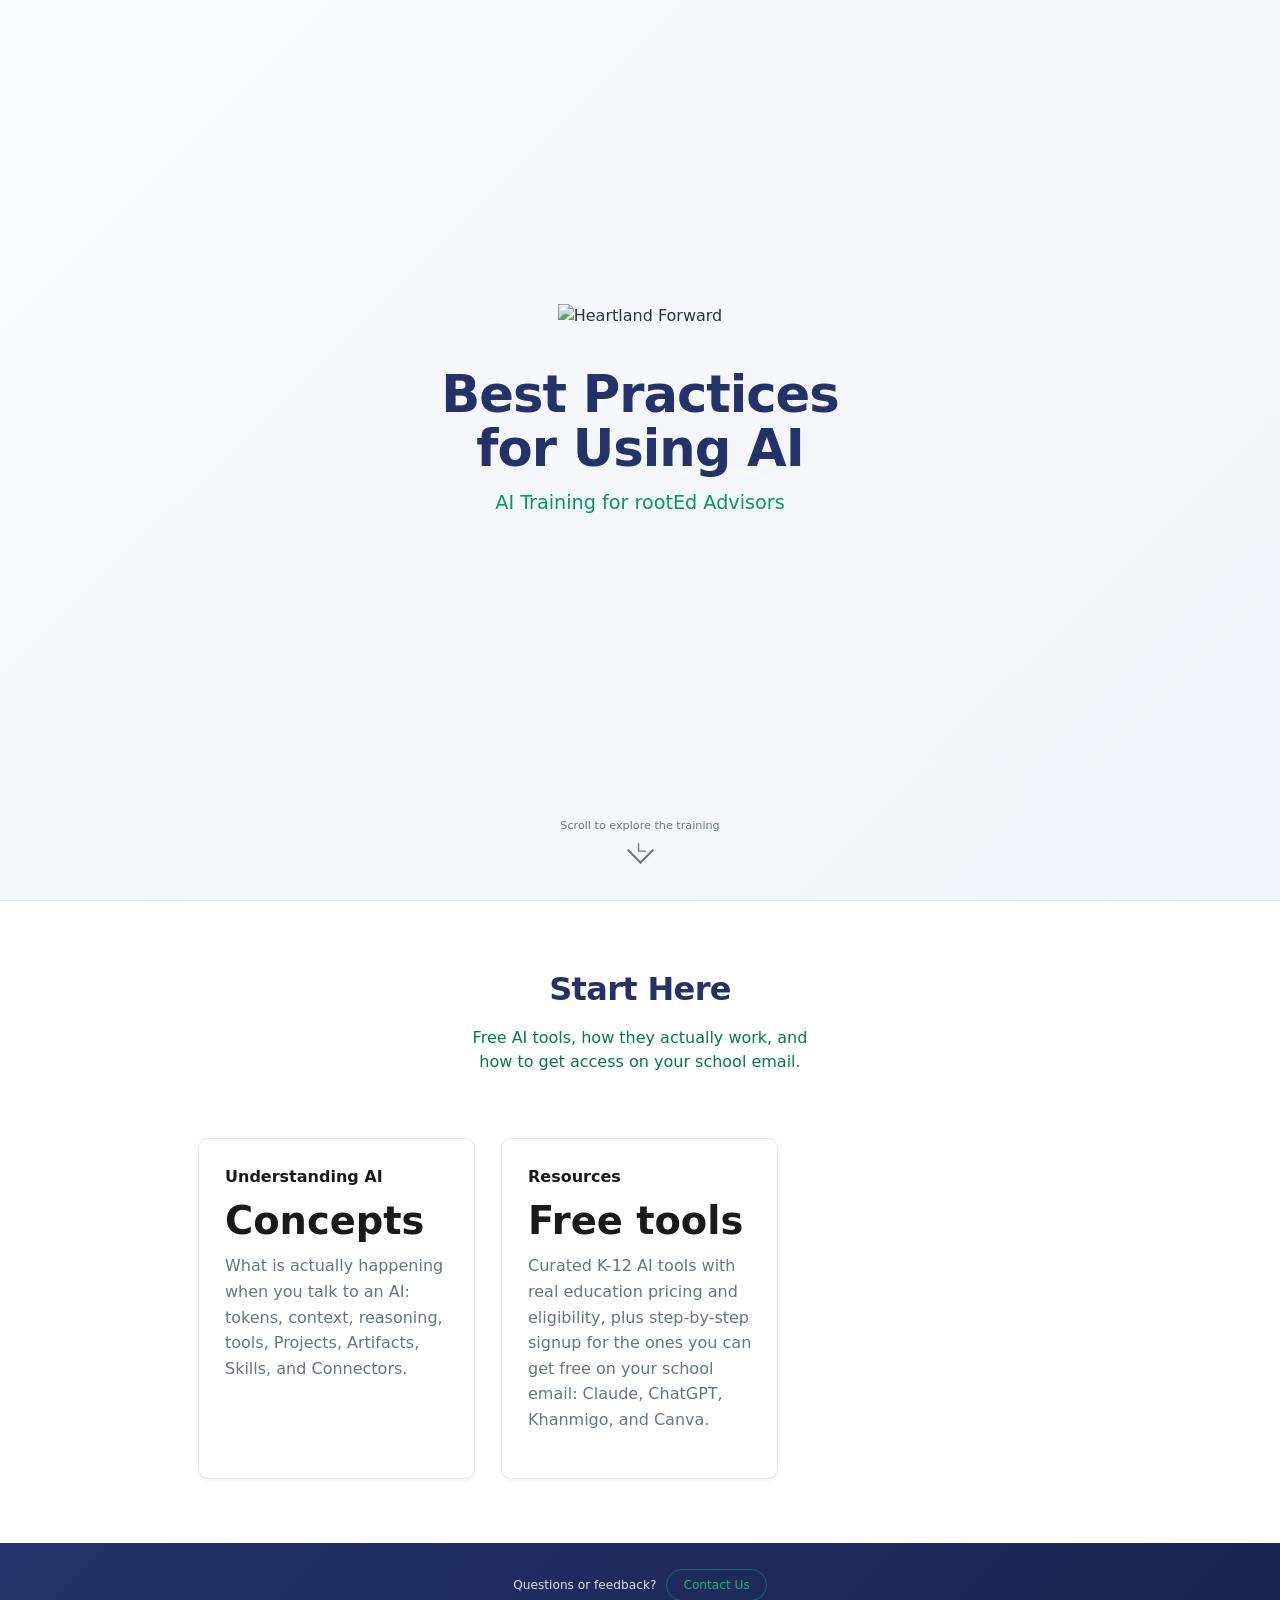
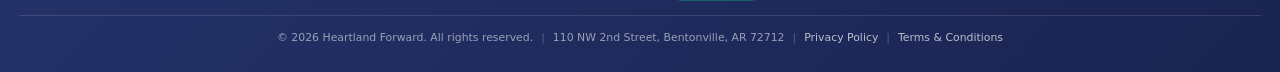
==== index.html @ 63a68d4c "Merge pull request #2 from will-trolinger/add-claude-for-teachers feat: Claude for Teachers content " ====
<!DOCTYPE html>
<html lang="en">
<head>
    <meta charset="UTF-8">
    <meta name="viewport" content="width=device-width, initial-scale=1.0">
    <meta name="description" content="AI Training Resources for Heartland Forward rootEd Advisors. Learn to use AI tools to enhance your advising work.">
    <title>AI Training - Heartland Forward</title>
    <link rel="stylesheet" href="css/tokens.css">
    <link rel="stylesheet" href="css/base.css">
    <link rel="stylesheet" href="css/shared.css">
    <link rel="stylesheet" href="css/landing-page.css">
    <link rel="stylesheet" href="css/executive-summary.css">
    <link rel="stylesheet" href="css/footer.css">
    <link rel="stylesheet" href="css/floating-nav.css">
    <link rel="stylesheet" href="css/style.css">
    <link rel="icon" href="images/branding/hf-logo.svg" type="image/svg+xml">
    <script src="js/header.js"></script>
</head>
<body>
    <main>
        <section class="landing-page-section">
            <div class="landing-page-content">
                <div class="landing-page-logo">
                    <img src="images/branding/hf-logo.svg" alt="Heartland Forward">
                </div>
                <h1 class="landing-page-title">Best Practices for Using AI</h1>
                <p class="landing-page-subtitle">AI Training for rootEd Advisors</p>
            </div>
            <div class="scroll-indicator">
                <span>Scroll to explore the training</span>
                <svg class="scroll-arrow" fill="none" stroke="currentColor" viewBox="0 0 24 24">
                    <path stroke-linecap="round" stroke-linejoin="round" stroke-width="2" d="M19 9l-7 7-7-7" />
                </svg>
            </div>
        </section>

        <section class="summary-section">
            <div class="container">
                <div class="section-header">
                    <h2>Start Here</h2>
                    <p>Free AI tools, how they actually work, and how to get access on your school email.</p>
                </div>

                <div class="summary-grid">
                    <a href="pages/how-ai-works.html" class="summary-card card-link-reset">
                        <h3>Understanding AI</h3>
                        <div class="summary-score">Concepts</div>
                        <p>What is actually happening when you talk to an AI: tokens, context, reasoning, tools, Projects, Artifacts, Skills, and Connectors.</p>
                    </a>

                    <a href="pages/resources.html" class="summary-card card-link-reset">
                        <h3>Resources</h3>
                        <div class="summary-score">Free tools</div>
                        <p>Curated K-12 AI tools with real education pricing and eligibility, plus step-by-step signup for the ones you can get free on your school email: Claude, ChatGPT, Khanmigo, and Canva.</p>
                    </a>
                </div>
            </div>
        </section>
    </main>
    <footer class="dashboard-footer">
      <div class="footer-content">
        <span>Questions or feedback?</span>
        <a href="mailto:wtrolinger@heartlandforward.org,crews@heartlandforward.org?subject=AI%20Training%20Inquiry" class="footer-email-link">Contact Us</a>
      </div>
      <div class="footer-legal">
        <span>&copy; 2026 Heartland Forward. All rights reserved.</span>
        <span class="footer-separator">|</span>
        <span>110 NW 2nd Street, Bentonville, AR 72712</span>
        <span class="footer-separator">|</span>
        <a href="https://heartlandforward.org/privacy-policy/" target="_blank" rel="noopener">Privacy Policy</a>
        <span class="footer-separator">|</span>
        <a href="https://heartlandforward.org/terms-conditions/" target="_blank" rel="noopener">Terms &amp; Conditions</a>
      </div>
    </footer>
</body>
</html>
---- css/tokens.css ----
/*
 * Color tokens for the dashboard.
 *
 * This file is the single source of truth for color values. CSS consumes
 * these via var(--token-name); JavaScript reads them via the getToken()
 * helper in src/styles/tokens.ts. Adding a dark theme later means
 * overriding these values inside [data-theme="dark"] without touching
 * any consuming file.
 *
 * Token values below mirror the literals that previously lived inline
 * across the codebase, so swapping a literal for a token is a no-op.
 */

:root {
  /* Surface backgrounds */
  --bg-page: #f5f5f5;
  --bg-surface: #ffffff;
  --bg-surface-raised: #f8fafc;
  --bg-surface-subtle: #fafafa;
  --bg-surface-tinted: #f9fafb;
  --bg-surface-faint: #fafbfc;
  --bg-tint-navy: #dbe3ef;
  --bg-hover: #f1f5f9;
  --bg-active: #e2e8f0;
  --bg-disabled: #f8fafc;
  --bg-login: #f5f7fa;
  --bg-overlay-light: rgba(255, 255, 255, 0.8);
  --bg-overlay-tooltip: rgba(255, 255, 255, 0.95);
  --bg-overlay-tooltip-soft: rgba(255, 255, 255, 0.9);
  --bg-overlay-fade-98: rgba(255, 255, 255, 0.98);
  --bg-overlay-fade-92: rgba(255, 255, 255, 0.92);
  --bg-overlay-fade-85: rgba(255, 255, 255, 0.85);
  --bg-overlay-fade-70: rgba(255, 255, 255, 0.7);
  --bg-overlay-fade-55: rgba(255, 255, 255, 0.55);
  --bg-overlay-fade-50: rgba(255, 255, 255, 0.5);
  --bg-overlay-fade-30: rgba(255, 255, 255, 0.3);
  --bg-overlay-fade-25: rgba(255, 255, 255, 0.25);
  --bg-overlay-fade-12: rgba(255, 255, 255, 0.12);
  --bg-overlay-modal: rgba(15, 23, 42, 0.55);

  /* Text */
  --text-base: #213547;
  --text-primary: #1a1a1a;
  --text-heading: #243269;
  --text-h1: #1e3a5f;
  --text-secondary: #475569;
  --text-tertiary: #334155;
  --text-deep: #1e293b;
  --text-strong: #0f172a;
  --text-form: #374151;
  --text-form-strong: #1f2937;
  --text-form-secondary: #4b5563;
  --text-muted: #64748b;
  --text-disabled: #94a3b8;
  --text-slate-cool: #a0a8b4;
  --text-gray: #9ca3af;
  --text-gray-light: #e5e7eb;
  --text-inverse: #ffffff;
  --text-link: #243269;

  /* Borders */
  --border-default: #e2e8f0;
  --border-subtle: #f1f5f9;
  --border-strong: #cbd5e1;
  --border-input: #d1d5db;
  --border-focus: #10b981;
  --border-focus-blue: #3b82f6;

  /* Brand */
  --brand-navy: #243269;
  --brand-navy-dark: #1e2757;
  --brand-navy-deep: #1a2451;
  /*
   * Use --brand-navy-text wherever HF navy is consumed as TEXT (h1, h2,
   * link colors, badge labels). It mirrors --brand-navy in light mode
   * but becomes white in dark mode so headings stay readable on a dark
   * canvas. Button backgrounds and filled-shape colors should keep
   * using --brand-navy directly so brand-identity holds.
   */
  --brand-navy-text: var(--brand-navy);
  --brand-emerald: #019966;
  --brand-emerald-dark: #017a52;
  --brand-emerald-bright: #10b981;
  --brand-emerald-bright-dark: #059669;

  /* Brand alpha tints (used for hover backgrounds, focus rings, badges) */
  --brand-navy-alpha-06: rgba(36, 50, 105, 0.06);
  --brand-navy-alpha-08: rgba(36, 50, 105, 0.08);
  --brand-navy-alpha-10: rgba(36, 50, 105, 0.1);
  --brand-navy-alpha-15: rgba(36, 50, 105, 0.15);
  --brand-navy-alpha-30: rgba(36, 50, 105, 0.3);
  --brand-navy-alpha-35: rgba(36, 50, 105, 0.35);
  --brand-navy-alpha-40: rgba(36, 50, 105, 0.4);
  --brand-navy-alpha-45: rgba(36, 50, 105, 0.45);
  --brand-navy-deep-2: #1a2550;
  --brand-emerald-alpha-08: rgba(1, 153, 102, 0.08);
  --brand-emerald-alpha-10: rgba(1, 153, 102, 0.1);
  --brand-emerald-alpha-12: rgba(1, 153, 102, 0.12);
  --brand-emerald-alpha-15: rgba(1, 153, 102, 0.15);
  --brand-emerald-alpha-20: rgba(1, 153, 102, 0.2);
  --brand-emerald-alpha-40: rgba(1, 153, 102, 0.4);
  --brand-emerald-bright-alpha-10: rgba(16, 185, 129, 0.1);
  --brand-emerald-bright-alpha-15: rgba(16, 185, 129, 0.15);
  --brand-emerald-bright-alpha-20: rgba(16, 185, 129, 0.2);
  --brand-emerald-bright-alpha-30: rgba(16, 185, 129, 0.3);
  --brand-emerald-bright-alpha-40: rgba(16, 185, 129, 0.4);
  --brand-emerald-bright-light: #34d399;
  --brand-emerald-bright-alpha-focus: rgba(16, 185, 129, 0.1);
  --border-focus-blue-alpha: rgba(59, 130, 246, 0.1);

  /* Status (foreground + soft background) */
  --status-success: #16a34a;
  --status-success-strong: #047857;
  --status-success-strong-2: #15803d;
  --status-success-bg: #f0fdf4;
  /*
   * Success is a SEMANTIC status color and must stay green regardless of any
   * per-location brand theme (src/utils/locationTheme.ts can recolor the
   * --brand-emerald family). These literals are the same green that
   * --brand-emerald-bright-alpha-10/20 resolve to in the default theme
   * (#10b981 = rgb(16, 185, 129)), so existing locations are unchanged; the
   * dark block already uses literal greens for the same reason.
   */
  --status-success-bg-soft: rgba(16, 185, 129, 0.1);
  --status-success-border-soft: rgba(16, 185, 129, 0.2);

  --status-error: #dc2626;
  --status-error-strong: #b91c1c;
  --status-error-bg: #fef2f2;
  --status-error-bg-soft: rgba(239, 68, 68, 0.1);
  --status-error-border-soft: rgba(239, 68, 68, 0.2);

  --status-warning: #d97706;
  --status-warning-strong: #b45309;
  --status-warning-bg-soft: rgba(245, 158, 11, 0.1);
  --status-warning-border-soft: rgba(245, 158, 11, 0.2);

  --status-info: #2563eb;
  --status-info-strong: #1d4ed8;
  --status-info-bg: #eff6ff;

  --status-neutral: #64748b;
  --status-neutral-bg-soft: rgba(100, 116, 139, 0.1);
  --status-neutral-border-soft: rgba(100, 116, 139, 0.2);
  --status-neutral-alpha-30: rgba(100, 116, 139, 0.3);
  --status-neutral-alpha-40: rgba(100, 116, 139, 0.4);
  --status-neutral-alpha-45: rgba(100, 116, 139, 0.45);
  --text-secondary-alpha-65: rgba(71, 85, 105, 0.65);
  --slate-deep-alpha-16: rgba(15, 23, 42, 0.16);
  --slate-deep-alpha-40: rgba(15, 23, 42, 0.4);

  /* Status pastel backgrounds (used in interpretation modal callouts) */
  --status-success-bg-pale: #dcfce7;
  --status-success-bg-mint: #d1fae5;
  --status-success-bg-deep: #065f46;
  --status-success-bg-tint: #ecfdf5;
  --status-success-bg-faint: #f7fdfb;
  --status-info-bg-pale: #dbeafe;
  --status-info-bg-pale-2: #f0f9ff;
  --status-info-bg-mint: #f0fdf9;
  --status-info-bg-indigo-pale: #e0e7ff;
  --status-info-bg-indigo-pale-2: #c7d2fe;
  --status-info-strong-indigo: #3730a3;
  --status-info-border-pale: #bfdbfe;
  --status-warning-bg-pale: #fef3c7;
  --status-warning-bg-faint: #fffbeb;
  --status-error-bg-pale: #fee2e2;
  --status-accent-purple-pale: #faf5ff;
  --status-accent-violet-pale: #f5f3ff;
  --status-accent-pink-pale: #fdf2f8;
  --status-accent-indigo-pale: #eef2ff;
  --status-accent-mint-pale: #e6f7f1;
  --status-accent-violet: #7c3aed;
  --status-accent-violet-strong: #6d28d9;

  /* Light status variants used in admin/user surfaces */
  --status-success-light: #6ee7b7;
  --status-success-bright: #bbf7d0;
  --status-success-deepest: #015c3e;
  --status-error-light: #f87171;
  --status-error-lighter: #fca5a5;
  --status-error-palest: #fecaca;
  --status-warning-light: #fde68a;

  /* Stone/warm gray family (used in admin email panel selection states) */
  --text-stone: #78716c;
  --stone-alpha-15: rgba(168, 162, 158, 0.15);

  /* Near-black variant */
  --text-near-black: #1a202c;
  --text-mid-gray: #555;

  /* Rating quintiles (interpretation modal) */
  --rating-strong: #166534;
  --rating-good: #1e40af;
  --rating-average: #475569;
  --rating-lagging: #92400e;
  --rating-concerning: #991b1b;

  /* Chart structural colors */
  --chart-title: #243269;
  --chart-legend-text: #374151;
  --chart-axis: #64748b;
  --chart-grid: rgba(226, 232, 240, 0.5);
  --chart-radar-grid: #f1f5f9;
  --chart-radar-angle: #e2e8f0;
  --chart-tooltip-bg: rgba(255, 255, 255, 0.95);
  --chart-tooltip-text: #1a1a1a;
  --chart-tooltip-border: #e2e8f0;
  --chart-point-border: #ffffff;

  /* Chart geo palette */
  --chart-geo-location: #2563eb;
  --chart-geo-state: #10b981;
  --chart-geo-state-2: #a855f7;
  --chart-geo-state-3: #0891b2;
  --chart-geo-state-4: #dc2626;
  --chart-geo-us: #f59e0b;
  --chart-benchmark: #6b7280;

  /* Chart peer overlay palette (5 slots) */
  --chart-peer-1: #8b5cf6;
  --chart-peer-2: #ec4899;
  --chart-peer-3: #06b6d4;
  --chart-peer-4: #84cc16;
  --chart-peer-5: #f97316;

  /* Per-chart "+ Compare" palette (5 slots) */
  --chart-comparison-1: #ef4444;
  --chart-comparison-2: #4f46e5;
  --chart-comparison-3: #eab308;
  --chart-comparison-4: #e11d48;
  --chart-comparison-5: #0d9488;

  /* Map (CommuterFlowMap, location selector) */
  --map-selected: #10b981;
  --map-selected-stroke: #059669;
  --map-no-data: #d1d5db;
  --map-county-border: #9ca3af;
  --map-county-border-hover: #374151;
  --map-state-outline: #374151;
  --map-out-of-state: #6b7280;

  /* Shadows (alpha overlays on white surfaces) */
  --shadow-card: rgba(0, 0, 0, 0.04);
  --shadow-light: rgba(0, 0, 0, 0.05);
  --shadow-card-hover: rgba(0, 0, 0, 0.08);
  --shadow-medium: rgba(0, 0, 0, 0.1);
  --shadow-modal: rgba(0, 0, 0, 0.12);
  --shadow-modal-hover: rgba(0, 0, 0, 0.12);
  --shadow-deeper: rgba(0, 0, 0, 0.15);
  --shadow-darker: rgba(0, 0, 0, 0.18);
  --shadow-strong: rgba(0, 0, 0, 0.2);
  --shadow-stronger: rgba(0, 0, 0, 0.25);
  --shadow-deepest: rgba(0, 0, 0, 0.4);
  --shadow-overlay: rgba(0, 0, 0, 0.5);
  --shadow-overlay-deep: rgba(0, 0, 0, 0.6);
}

/*
 * Dark theme overrides. Activated by setting `data-theme="dark"` on
 * <html>. Every consuming surface inherits the new values via the
 * existing var(--token-name) references; no consumer needs to be
 * touched to support dark mode.
 *
 * Design notes:
 * - Surface base is a deep navy-slate (#0a0e1a) rather than pure black.
 *   Pure black has no perceived depth; the slight blue cast keeps the
 *   HF brand reading even in dark mode.
 * - Brand navy (originally #243269) becomes a lighter navy (#5b6aab)
 *   so navy-on-dark-surface remains legible. Hover goes brighter, not
 *   darker, which feels natural in dark UIs.
 * - Status pastels (originally near-white tints) flip to deep tinted
 *   shades so badges still read as "soft" instead of harsh.
 * - Chart palette stays in the same hue family but lighter/more
 *   saturated for legibility on the dark canvas.
 * - Shadows go to higher alpha because depth needs more contrast on
 *   a dark surface to be visible.
 */
[data-theme="dark"] {
  /*
   * Surface backgrounds. Neutral dark gray (VS Code-ish) canvas with
   * a step pattern: page is the deepest, cards lift, raised modals
   * lift further. Decorative pillar gradients in light mode collapse
   * to bg-page so the dashboard reads as one uniform dark canvas with
   * cards as the only visual layering.
   */
  --bg-page: #1e1e1e;
  --bg-surface: #2a2a2a;
  --bg-surface-raised: #333333;
  --bg-surface-subtle: #232323;
  --bg-surface-tinted: #2a2a2a;
  --bg-surface-faint: #1e1e1e;
  --bg-tint-navy: #2d3142;
  --bg-hover: #353535;
  --bg-active: #404040;
  --bg-disabled: #2a2a2a;
  --bg-login: #1e1e1e;
  --bg-overlay-light: rgba(10, 14, 26, 0.8);
  --bg-overlay-tooltip: rgba(30, 41, 59, 0.95);
  --bg-overlay-tooltip-soft: rgba(30, 41, 59, 0.9);
  /*
   * White-fade overlays still apply to navy-gradient surfaces (e.g.
   * footer text). The footer gradient in dark mode is even darker, so
   * white fades remain valid for legibility.
   */
  --bg-overlay-fade-98: rgba(255, 255, 255, 0.95);
  --bg-overlay-fade-92: rgba(255, 255, 255, 0.88);
  --bg-overlay-fade-85: rgba(255, 255, 255, 0.85);
  --bg-overlay-fade-70: rgba(255, 255, 255, 0.7);
  --bg-overlay-fade-55: rgba(255, 255, 255, 0.55);
  --bg-overlay-fade-50: rgba(255, 255, 255, 0.5);
  --bg-overlay-fade-30: rgba(255, 255, 255, 0.3);
  --bg-overlay-fade-25: rgba(255, 255, 255, 0.25);
  --bg-overlay-fade-12: rgba(255, 255, 255, 0.12);
  --bg-overlay-modal: rgba(0, 0, 0, 0.7);

  /* Text */
  --text-base: #e2e8f0;
  --text-primary: #f1f5f9;
  --text-heading: #f1f5f9;
  --text-h1: #f8fafc;
  --text-secondary: #cbd5e1;
  --text-tertiary: #cbd5e1;
  --text-deep: #f1f5f9;
  --text-strong: #ffffff;
  --text-form: #cbd5e1;
  --text-form-strong: #f1f5f9;
  --text-form-secondary: #94a3b8;
  --text-muted: #94a3b8;
  --text-disabled: #64748b;
  --text-slate-cool: #64748b;
  --text-gray: #6b7280;
  --text-gray-light: #2a3344;
  --text-inverse: #0f172a;
  --text-link: #93c5fd;
  --text-near-black: #f1f5f9;
  --text-mid-gray: #94a3b8;

  /* Borders */
  --border-default: #2a3344;
  --border-subtle: #1f2940;
  --border-strong: #3f4a5f;
  --border-input: #3f4a5f;
  --border-focus: #34d399;
  --border-focus-blue: #60a5fa;

  /*
   * Brand. The HF navy (#243269) is preserved as-is in dark mode:
   * brand identity stays consistent across themes. Where the original
   * navy is used as button/badge BACKGROUND, white-on-navy still reads
   * fine on dark. Where it would be used as TEXT on a dark surface,
   * consumers should use --text-heading (which is overridden below to
   * light slate in dark mode) instead of --brand-navy.
   */
  --brand-navy: #243269;
  --brand-navy-dark: #1e2757;
  --brand-navy-deep: #1a2451;
  --brand-navy-deep-2: #1a2550;
  /*
   * In dark mode, headings/text that referenced --brand-navy-text now
   * resolve to a near-white slate so they read on the dark canvas. The
   * raw --brand-navy stays at #243269 above so button/badge backgrounds
   * keep brand color identity.
   */
  --brand-navy-text: #f1f5f9;
  --brand-emerald: #10b981;
  --brand-emerald-dark: #34d399;
  --brand-emerald-bright: #34d399;
  --brand-emerald-bright-dark: #6ee7b7;

  /*
   * Brand alpha tints. Same rgb base as light mode, slightly higher
   * alpha so the tint is visible against the dark canvas.
   */
  --brand-navy-alpha-06: rgba(36, 50, 105, 0.18);
  --brand-navy-alpha-08: rgba(36, 50, 105, 0.22);
  --brand-navy-alpha-10: rgba(36, 50, 105, 0.25);
  --brand-navy-alpha-15: rgba(36, 50, 105, 0.32);
  --brand-navy-alpha-30: rgba(36, 50, 105, 0.5);
  --brand-navy-alpha-35: rgba(36, 50, 105, 0.55);
  --brand-navy-alpha-40: rgba(36, 50, 105, 0.6);
  --brand-navy-alpha-45: rgba(36, 50, 105, 0.65);
  --brand-emerald-alpha-08: rgba(52, 211, 153, 0.12);
  --brand-emerald-alpha-10: rgba(52, 211, 153, 0.15);
  --brand-emerald-alpha-12: rgba(52, 211, 153, 0.18);
  --brand-emerald-alpha-15: rgba(52, 211, 153, 0.22);
  --brand-emerald-alpha-20: rgba(52, 211, 153, 0.28);
  --brand-emerald-alpha-40: rgba(52, 211, 153, 0.5);
  --brand-emerald-bright-alpha-10: rgba(52, 211, 153, 0.15);
  --brand-emerald-bright-alpha-15: rgba(52, 211, 153, 0.22);
  --brand-emerald-bright-alpha-20: rgba(52, 211, 153, 0.28);
  --brand-emerald-bright-alpha-30: rgba(52, 211, 153, 0.4);
  --brand-emerald-bright-alpha-40: rgba(52, 211, 153, 0.55);
  --brand-emerald-bright-light: #6ee7b7;
  --brand-emerald-bright-alpha-focus: rgba(52, 211, 153, 0.2);
  --border-focus-blue-alpha: rgba(96, 165, 250, 0.2);

  /* Status. Foreground brightens; soft backgrounds become deep tints. */
  --status-success: #22c55e;
  --status-success-strong: #16a34a;
  --status-success-strong-2: #22c55e;
  --status-success-bg: #052e16;
  --status-success-bg-soft: rgba(52, 211, 153, 0.15);
  --status-success-border-soft: rgba(52, 211, 153, 0.3);

  --status-error: #f87171;
  --status-error-strong: #ef4444;
  --status-error-bg: #2a1010;
  --status-error-bg-soft: rgba(248, 113, 113, 0.15);
  --status-error-border-soft: rgba(248, 113, 113, 0.3);

  --status-warning: #fbbf24;
  --status-warning-strong: #f59e0b;
  --status-warning-bg-soft: rgba(251, 191, 36, 0.15);
  --status-warning-border-soft: rgba(251, 191, 36, 0.3);

  --status-info: #60a5fa;
  --status-info-strong: #3b82f6;
  --status-info-bg: #0c1929;

  --status-neutral: #94a3b8;
  --status-neutral-bg-soft: rgba(148, 163, 184, 0.15);
  --status-neutral-border-soft: rgba(148, 163, 184, 0.3);
  --status-neutral-alpha-30: rgba(148, 163, 184, 0.3);
  --status-neutral-alpha-40: rgba(148, 163, 184, 0.4);
  --status-neutral-alpha-45: rgba(148, 163, 184, 0.45);
  --text-secondary-alpha-65: rgba(203, 213, 225, 0.65);
  --slate-deep-alpha-16: rgba(0, 0, 0, 0.4);
  --slate-deep-alpha-40: rgba(0, 0, 0, 0.6);

  /*
   * Status pastel backgrounds. In light mode these are near-white
   * tints (e.g. #dcfce7 mint). In dark mode they flip to deep tints
   * so a "soft success" badge reads as a darker patch of green
   * instead of a glaring near-white block.
   */
  --status-success-bg-pale: #14532d;
  --status-success-bg-mint: #0f3a23;
  --status-success-bg-deep: #6ee7b7;
  --status-success-bg-tint: #14532d;
  --status-success-bg-faint: #0a2e18;
  --status-info-bg-pale: #1e3a5f;
  --status-info-bg-pale-2: #0c1929;
  --status-info-bg-mint: #0a2e18;
  --status-info-bg-indigo-pale: #1e2a4d;
  --status-info-bg-indigo-pale-2: #2a3a6b;
  --status-info-strong-indigo: #a5b4fc;
  --status-info-border-pale: #2a3a6b;
  --status-warning-bg-pale: #422006;
  --status-warning-bg-faint: #1a0f04;
  --status-error-bg-pale: #2a1010;
  --status-accent-purple-pale: #2a1845;
  --status-accent-violet-pale: #2a1845;
  --status-accent-pink-pale: #3a1830;
  --status-accent-indigo-pale: #1e2a4d;
  --status-accent-mint-pale: #0a2e18;
  --status-accent-violet: #a78bfa;
  --status-accent-violet-strong: #c4b5fd;

  /* Light status variants (used for borders, badge accents) */
  --status-success-light: #34d399;
  --status-success-bright: #6ee7b7;
  --status-success-deepest: #6ee7b7;
  --status-error-light: #f87171;
  --status-error-lighter: #fca5a5;
  --status-error-palest: #7f1d1d;
  --status-warning-light: #fbbf24;

  /* Stone */
  --text-stone: #a8a29e;
  --stone-alpha-15: rgba(168, 162, 158, 0.18);

  /*
   * Rating quintiles. Original deep colors (#166534, #1e40af, etc.)
   * disappear on dark; brightened to lighter family equivalents that
   * still read as "green / blue / amber / red" but with more luminance.
   */
  --rating-strong: #4ade80;
  --rating-good: #60a5fa;
  --rating-average: #cbd5e1;
  --rating-lagging: #fbbf24;
  --rating-concerning: #f87171;

  /* Chart structural colors */
  --chart-title: #f1f5f9;
  --chart-legend-text: #f1f5f9;
  --chart-axis: #cbd5e1;
  --chart-grid: rgba(148, 163, 184, 0.25);
  --chart-radar-grid: #2a3344;
  --chart-radar-angle: #3f4a5f;
  /*
   * Tooltip palette matches the neutral surface stack: tooltip is a
   * lifted variant of bg-surface (#2a2a2a) at near-opaque alpha, with
   * a one-step lighter border. Pure-slate values from the previous
   * iteration clashed with the neutral gray canvas.
   */
  --chart-tooltip-bg: rgba(51, 51, 51, 0.97);
  --chart-tooltip-text: #f1f5f9;
  --chart-tooltip-border: #4a4a4a;
  /*
   * Point border separates dataset dots from the chart canvas. In
   * light mode this is white; in dark mode it must match the chart
   * card background (--bg-surface, #2a2a2a) so points retain a clean
   * outline without a glaring ring. Earlier value (#131826) had a
   * blue cast that produced a visible halo against the neutral gray
   * surface.
   */
  --chart-point-border: #2a2a2a;

  /*
   * Chart palettes. Hue family preserved so users still recognize
   * "the green is state, the blue is location" - colors lifted to
   * lighter saturations for legibility on dark canvas.
   */
  --chart-geo-location: #60a5fa;
  --chart-geo-state: #34d399;
  --chart-geo-state-2: #c4b5fd;
  --chart-geo-state-3: #67e8f9;
  --chart-geo-state-4: #f87171;
  --chart-geo-us: #fbbf24;
  --chart-benchmark: #94a3b8;

  --chart-peer-1: #a78bfa;
  --chart-peer-2: #f9a8d4;
  --chart-peer-3: #67e8f9;
  --chart-peer-4: #bef264;
  --chart-peer-5: #fdba74;

  --chart-comparison-1: #fca5a5;
  --chart-comparison-2: #818cf8;
  --chart-comparison-3: #fde047;
  --chart-comparison-4: #fda4af;
  --chart-comparison-5: #5eead4;

  /* Map (CommuterFlowMap, location selector) */
  --map-selected: #34d399;
  --map-selected-stroke: #6ee7b7;
  --map-no-data: #2a3344;
  --map-county-border: #475569;
  --map-county-border-hover: #94a3b8;
  --map-state-outline: #475569;
  --map-out-of-state: #94a3b8;

  /*
   * Shadows. Dark surfaces lose perceived depth quickly; bumping
   * shadow alpha 5x compared to light mode keeps cards / modals
   * looking elevated rather than flat.
   */
  --shadow-card: rgba(0, 0, 0, 0.2);
  --shadow-light: rgba(0, 0, 0, 0.25);
  --shadow-card-hover: rgba(0, 0, 0, 0.3);
  --shadow-medium: rgba(0, 0, 0, 0.35);
  --shadow-modal: rgba(0, 0, 0, 0.45);
  --shadow-modal-hover: rgba(0, 0, 0, 0.45);
  --shadow-deeper: rgba(0, 0, 0, 0.5);
  --shadow-darker: rgba(0, 0, 0, 0.55);
  --shadow-strong: rgba(0, 0, 0, 0.6);
  --shadow-stronger: rgba(0, 0, 0, 0.65);
  --shadow-deepest: rgba(0, 0, 0, 0.7);
  --shadow-overlay: rgba(0, 0, 0, 0.75);
  --shadow-overlay-deep: rgba(0, 0, 0, 0.85);
}
---- css/base.css ----
/* tokens.css is linked ahead of this file in each page's <head>. */

* {
  box-sizing: border-box;
  margin: 0;
  padding: 0;
}

/*
 * Chrome / Safari autofill paints the input bg light blue and the text
 * dark, ignoring our theme. The box-shadow trick paints over autofill's
 * bg with our token value so dark-mode inputs don't flash light blue.
 */
input:-webkit-autofill,
input:-webkit-autofill:hover,
input:-webkit-autofill:focus,
input:-webkit-autofill:active {
  -webkit-box-shadow: 0 0 0 1000px var(--bg-surface) inset;
  -webkit-text-fill-color: var(--text-primary);
  caret-color: var(--text-primary);
  transition: background-color 5000s ease-in-out 0s;
}

:root {
  font-family: system-ui, -apple-system, BlinkMacSystemFont, 'Segoe UI', Roboto, Oxygen, Ubuntu, Cantarell, sans-serif;
  line-height: 1.5;
  font-weight: 400;
  color: var(--text-base);
  background-color: var(--bg-page);
  font-synthesis: none;
  text-rendering: optimizeLegibility;
  -webkit-font-smoothing: antialiased;
  -moz-osx-font-smoothing: grayscale;
}

body {
  min-height: 100vh;
  max-width: 100%;
  overflow-x: hidden;
}

#root {
  min-height: 100vh;
  width: 100%;
  max-width: 100%;
  overflow-x: hidden;
}

.app {
  padding: 2rem;
}

h1 {
  font-size: 2rem;
  margin-bottom: 1rem;
  color: var(--text-h1);
}

.location-container {
  background: var(--bg-surface);
  padding: 32px;
  border-radius: 12px;
  box-shadow: 0 8px 32px var(--shadow-modal);
  border: 1px solid var(--border-default);
  max-width: 1200px;
  width: 95vw;
  text-align: center;
}

.location-title {
  font-family: system-ui, -apple-system, BlinkMacSystemFont, 'Segoe UI', Roboto, Oxygen, Ubuntu, Cantarell, sans-serif;
  font-size: 24px;
  font-weight: 700;
  color: var(--brand-navy-text);
  margin-bottom: 8px;
  text-align: center;
}

.location-screen {
  min-height: 100vh;
  background: linear-gradient(135deg, var(--bg-surface-raised) 0%, var(--bg-hover) 100%);
  display: flex;
  flex-direction: column;
  align-items: center;
  padding: 40px 20px;
}

.logo-container {
  margin-bottom: 32px;
  text-align: center;
}

.logo-container img {
  max-width: 100%;
  height: auto;
  width: 300px;
}

.dropdown-container {
  margin: 24px 0;
  text-align: center;
}

.location-dropdown {
  font-family: system-ui, -apple-system, BlinkMacSystemFont, 'Segoe UI', Roboto, Oxygen, Ubuntu, Cantarell, sans-serif;
  font-size: 14px;
  padding: 10px 16px;
  border: 2px solid var(--border-default);
  border-radius: 8px;
  background: var(--bg-surface);
  color: var(--brand-navy-text);
  cursor: pointer;
  transition: border-color 0.1s, box-shadow 0.1s;
  min-width: 250px;
}

.location-dropdown:hover {
  border-color: var(--border-strong);
}

.location-dropdown:focus {
  outline: none;
  border-color: var(--brand-emerald-bright);
  box-shadow: 0 0 0 3px var(--brand-emerald-bright-alpha-focus);
}

.selected-location {
  text-align: center;
  margin-top: 16px;
  color: var(--text-muted);
}

/* Section Loader for lazy-loaded components */
.section-loader {
  display: flex;
  justify-content: center;
  align-items: center;
  min-height: 300px;
  background: var(--bg-surface);
  border-radius: 12px;
  margin: 20px 0;
}

.section-loader-spinner {
  width: 40px;
  height: 40px;
  border: 3px solid var(--border-default);
  border-top-color: var(--brand-emerald-bright);
  border-radius: 50%;
  animation: section-spin 0.8s linear infinite;
}

@keyframes section-spin {
  to {
    transform: rotate(360deg);
  }
}

/* Dashboard Loading Overlay */
.dashboard-loading-overlay {
  position: fixed;
  top: 0;
  left: 0;
  right: 0;
  bottom: 0;
  background: var(--bg-overlay-light);
  display: flex;
  align-items: center;
  justify-content: center;
  z-index: 9999;
  backdrop-filter: blur(2px);
  transition: opacity 0.3s ease;
}

.dashboard-loading-overlay.fade-out {
  opacity: 0;
}

.dashboard-loading-modal {
  text-align: center;
  padding: 40px 60px;
  background: var(--bg-surface);
  border-radius: 16px;
  box-shadow: 0 4px 24px var(--shadow-modal);
  color: var(--text-secondary);
  font-family: system-ui, -apple-system, sans-serif;
  font-size: 15px;
  font-weight: 500;
}

/* Secondary progress line listing the sections still loading */
.dashboard-loading-remaining {
  margin-top: 8px;
  font-size: 13px;
  font-weight: 400;
  color: var(--text-muted);
}

/* Login Page (Clerk SignIn component wrapper) */
.login-page {
  min-height: 100dvh;
  height: 100dvh;
  display: flex;
  align-items: center;
  justify-content: center;
  background: var(--bg-login);
  width: 100%;
  max-width: 100%;
  overflow-x: hidden;
  overflow-y: hidden;
  padding-top: max(20px, env(safe-area-inset-top));
  padding-right: max(20px, env(safe-area-inset-right));
  padding-bottom: max(20px, env(safe-area-inset-bottom));
  padding-left: max(20px, env(safe-area-inset-left));
}

.login-page > * {
  width: min(100%, 28rem);
  max-width: min(28rem, calc(100vw - 40px));
  min-width: 0;
}

@media (max-width: 640px) {
  .login-page {
    padding-top: max(16px, env(safe-area-inset-top));
    padding-right: max(16px, env(safe-area-inset-right));
    padding-bottom: max(16px, env(safe-area-inset-bottom));
    padding-left: max(16px, env(safe-area-inset-left));
  }
}

@media (max-height: 620px) {
  .login-page {
    align-items: flex-start;
    overflow-y: auto;
  }
}

/* Shared empty state for dashboard sections with missing data
 * (used by SectionErrorBoundary, ExecutiveSummary, and browse-mode messaging)
 */
.section-empty-state {
  text-align: center;
  padding: 32px 24px;
  color: var(--text-muted, #6b7280);
}

.section-empty-message {
  font-size: 0.95rem;
  line-height: 1.5;
  max-width: 480px;
  margin: 0 auto;
}
---- css/shared.css ----
/* Shared Dashboard Styles */
/* Used across all pillar sections (Regional, Health, Talent) */

.container {
  max-width: 960px;
  margin: 0 auto;
  padding: 0 38px;
}

.pillar-section {
  border-top: 1px solid var(--border-default);
  padding-top: 112px;
  padding-bottom: 64px;
}

.pillar-header {
  display: flex;
  align-items: flex-start;
  margin-bottom: 64px;
  gap: 26px;
  padding-bottom: 32px;
}

.pillar-header-content {
  flex: 1;
  padding-top: 6px;
}

.pillar-header-top {
  display: flex;
  justify-content: space-between;
  align-items: flex-start;
  margin-bottom: 8px;
}

.pillar-header h2 {
  font-family: system-ui, -apple-system, BlinkMacSystemFont, 'Segoe UI', Roboto, Oxygen, Ubuntu, Cantarell, sans-serif;
  font-size: 2rem;
  font-weight: 700;
  color: var(--brand-navy-text);
  margin: 0;
  letter-spacing: -0.02em;
  line-height: 1.2;
}

.pillar-header p {
  font-family: system-ui, -apple-system, BlinkMacSystemFont, 'Segoe UI', Roboto, Oxygen, Ubuntu, Cantarell, sans-serif;
  font-size: 0.9rem;
  max-width: 480px;
  line-height: 1.6;
  margin: 0;
}

.heartland-badge {
  opacity: 0.6;
  font-family: system-ui, -apple-system, BlinkMacSystemFont, 'Segoe UI', Roboto, Oxygen, Ubuntu, Cantarell, sans-serif;
  font-size: 10px;
  font-weight: 600;
  color: var(--brand-emerald);
  background: var(--brand-emerald-alpha-10);
  padding: 4px 8px;
  border-radius: 12px;
  white-space: nowrap;
}

/* Metrics Section */
.metrics-section {
  margin-bottom: 48px;
  clear: both;
  padding: 16px 0;
  contain: layout style;
}

.metrics-section-header {
  display: flex;
  justify-content: space-between;
  align-items: center;
  margin-bottom: 32px;
  padding-bottom: 19px;
  border-bottom: 2px solid var(--border-default);
  position: relative;
  cursor: pointer;
  user-select: none;
}

.metrics-section-header::after {
  content: '';
  position: absolute;
  bottom: -2px;
  left: 0;
  width: 48px;
  height: 2px;
  background: var(--brand-emerald);
}

.metrics-section-header:hover {
  opacity: 0.8;
}

.metrics-section h3 {
  font-family: system-ui, -apple-system, BlinkMacSystemFont, 'Segoe UI', Roboto, Oxygen, Ubuntu, Cantarell, sans-serif;
  font-size: 1.2rem;
  font-weight: 600;
  margin: 0;
  color: var(--text-primary);
}

/* Outer (and only) content-visibility layer. Sections that know their
   rendered height set --cv-intrinsic-size inline via CollapsibleSection so
   the cached size matches actual layout and the region doesn't shift on
   first scroll-in. Falls back to 800px when no per-section size is plumbed. */
.metrics-section-content {
  overflow: visible;
  transition: opacity 0.3s ease-out;
  content-visibility: auto;
  contain-intrinsic-size: auto var(--cv-intrinsic-size, 800px);
}

/* Temporarily disable content-visibility during window resize so the browser
   discards stale cached heights and remeasures on next scroll. */
.cv-invalidate .metrics-section-content {
  content-visibility: visible;
}

.metrics-section.collapsed .metrics-section-content {
  height: 0;
  opacity: 0;
  overflow: hidden;
}

.metrics-section.collapsed .metrics-section-content .chart-wrapper {
  display: none;
}

/* Section Header Actions */
.section-header-actions {
  display: flex;
  align-items: center;
  gap: 16px;
  flex-shrink: 0;
}

.section-toggle-icon {
  width: 19px;
  height: 19px;
  display: flex;
  align-items: center;
  justify-content: center;
  transition: transform 0.15s ease;
}

.section-toggle-icon::before {
  content: '';
  width: 6px;
  height: 6px;
  border-right: 2px solid var(--text-muted);
  border-bottom: 2px solid var(--text-muted);
  transform: rotate(45deg);
  transition: transform 0.15s ease;
}

.metrics-section.collapsed .section-toggle-icon::before {
  transform: rotate(-135deg);
}

/* Export Button */
.export-button {
  display: flex;
  align-items: center;
  gap: 6px;
  background: transparent;
  border: none;
  color: var(--brand-emerald);
  font-family: system-ui, -apple-system, BlinkMacSystemFont, 'Segoe UI', Roboto, Oxygen, Ubuntu, Cantarell, sans-serif;
  font-size: 0.7rem;
  font-weight: 500;
  padding: 6px 10px;
  cursor: pointer;
  border-radius: 5px;
  transition: background-color 0.1s ease, color 0.1s ease, transform 0.1s ease;
  flex-shrink: 0;
}

.export-button:hover {
  background: var(--brand-emerald-alpha-10);
  color: var(--brand-emerald-dark);
}

.export-button:active {
  transform: scale(0.98);
}

.export-button svg {
  width: 14px;
  height: 14px;
}

/* Favorite Button */
.favorite-button {
  display: flex;
  align-items: center;
  justify-content: center;
  background: transparent;
  border: none;
  color: var(--text-disabled);
  padding: 6px;
  cursor: pointer;
  border-radius: 5px;
  transition: background-color 0.1s ease, color 0.1s ease, transform 0.1s ease;
  flex-shrink: 0;
}

.favorite-button:hover {
  background: var(--brand-emerald-bright-alpha-10);
  color: var(--brand-emerald-bright);
}

.favorite-button:active {
  transform: scale(0.95);
}

.favorite-button.favorited {
  color: var(--brand-emerald-bright);
}

.favorite-button.favorited:hover {
  background: var(--brand-emerald-bright-alpha-15);
  color: var(--brand-emerald-bright-dark);
}

.favorite-button svg {
  width: 18px;
  height: 18px;
}

/* Chart Container with Sidebar.
   No content-visibility here: nested CV (section > container > wrapper)
   thrashes intrinsic-size caches on every shift. CV lives only on
   .metrics-section-content. */
.chart-container {
  display: grid;
  grid-template-columns: 2fr 1fr;
  gap: 32px;
  align-items: stretch;
  margin-top: 32px;
  margin-bottom: 48px;
}

/* Chart Card */
.chart-card {
  background: var(--bg-surface);
  border: 1px solid var(--border-default);
  border-radius: 10px;
  position: relative;
  box-shadow: 0 2px 3px var(--shadow-card);
  height: auto;
  padding: 26px 26px 32px 26px;
  margin-bottom: 19px;
  display: flex;
  flex-direction: column;
  contain: style;
  min-width: 0;
}

.chart-card:hover {
  transform: translateY(-1px);
  box-shadow: 0 5px 16px var(--shadow-card-hover);
  transition: transform 0.15s ease, box-shadow 0.15s ease;
}

.chart-card h4 {
  font-size: 0.9rem;
  font-weight: 600;
  margin-bottom: 19px;
  color: var(--text-primary);
}

/* Chart cards inside grid container */
.chart-container .chart-card {
  margin-bottom: 0;
}

.chart-container .chart-card .chart-canvas-wrapper {
  flex: 1;
  min-height: 280px;
}

/* Metrics Sidebar */
.metrics-sidebar {
  display: flex;
  flex-direction: column;
  gap: 19px;
  min-width: 0;
}

.metric-item {
  background: linear-gradient(135deg, var(--bg-surface) 0%, var(--bg-surface-raised) 100%);
  padding: 22px 19px;
  border: 1px solid var(--border-default);
  border-radius: 10px;
  display: flex;
  flex-direction: column;
  justify-content: center;
  min-height: 96px;
  position: relative;
  box-shadow: 0 2px 3px var(--shadow-card);
  overflow: hidden;
  contain: layout style paint;
  min-width: 0;
}

.metric-item:has(.metric-info-inline) {
  overflow: visible;
  contain: none;
}

.metric-item:hover {
  transform: translateY(-2px);
  box-shadow: 0 6px 20px var(--shadow-modal);
  border-color: var(--border-strong);
  transition: transform 0.15s ease, box-shadow 0.15s ease, border-color 0.15s ease;
}

.metric-value {
  font-size: 1.8rem;
  font-weight: 800;
  color: var(--text-strong);
  display: block;
  line-height: 1.1;
  margin-bottom: 6px;
  background: linear-gradient(135deg, var(--text-deep) 0%, var(--text-tertiary) 100%);
  -webkit-background-clip: text;
  -webkit-text-fill-color: transparent;
  background-clip: text;
}

.metric-label {
  font-size: 0.7rem;
  color: var(--text-secondary);
  text-transform: uppercase;
  letter-spacing: 0.08em;
  font-weight: 600;
  margin: 0 0 5px 0;
  display: block;
  line-height: 1.3;
  white-space: normal;
  overflow-wrap: anywhere;
  word-break: break-word;
}

.metric-change {
  font-size: 0.65rem;
  font-weight: 600;
  padding: 3px 6px;
  border-radius: 5px;
  display: inline-flex;
  align-items: center;
  letter-spacing: 0.025em;
  position: relative;
}

.metric-change.positive {
  color: var(--status-success-strong);
  background: var(--status-success-bg-soft);
  border: 1px solid var(--status-success-border-soft);
}

.metric-change.positive::before {
  content: '\2197';
  margin-right: 3px;
  font-weight: 700;
}

.metric-change.negative {
  color: var(--status-error);
  background: var(--status-error-bg-soft);
  border: 1px solid var(--status-error-border-soft);
}

.metric-change.negative::before {
  content: '\2198';
  margin-right: 3px;
  font-weight: 700;
}

.metric-change.neutral {
  color: var(--status-neutral);
  background: var(--status-neutral-bg-soft);
  border: 1px solid var(--status-neutral-border-soft);
}

.metric-change.neutral::before {
  content: '\2192';
  margin-right: 3px;
  font-weight: 700;
}

.metric-change.warning {
  color: var(--status-warning);
  background: var(--status-warning-bg-soft);
  border: 1px solid var(--status-warning-border-soft);
}

.metric-change.warning::before {
  content: '\26A0';
  margin-right: 3px;
  font-weight: 700;
}

/* Comparison indicators (checkmark instead of arrow for benchmark comparisons) */
.metric-change.comparison.positive::before {
  content: '\2714';
}

/* Demographics Dual Chart Layout */
.demographics-dual-chart {
  display: flex;
  flex-direction: column;
  gap: 48px;
}

.demographics-chart-block {
  display: flex;
  flex-direction: column;
}

.chart-header-with-toggle {
  display: flex;
  justify-content: space-between;
  align-items: center;
  margin-bottom: 19px;
  padding-right: 32px;
}

.chart-header-with-toggle h4 {
  font-size: 0.9rem;
  font-weight: 600;
  color: var(--text-primary);
  margin-bottom: 0;
}

/* Year Selector */
.year-selector {
  display: flex;
  align-items: center;
  gap: 6px;
  font-size: 0.7rem;
  margin-bottom: 6px;
}

.year-selector label {
  color: var(--text-muted);
  font-weight: 500;
}

.year-selector select {
  padding: 5px 10px;
  border: 1px solid var(--border-input);
  border-radius: 5px;
  background: var(--bg-surface);
  font-size: 0.7rem;
  color: var(--text-form);
  cursor: pointer;
}

.year-selector select:focus {
  outline: none;
  border-color: var(--border-focus-blue);
  box-shadow: 0 0 0 2px var(--border-focus-blue-alpha);
}

/* Time Range Preset Buttons */
.time-range-selector {
  display: inline-flex;
  border: 1px solid var(--border-default);
  border-radius: 5px;
  overflow: hidden;
}

.time-range-btn {
  padding: 4px 10px;
  border: none;
  border-right: 1px solid var(--border-default);
  background: var(--bg-surface-raised);
  color: var(--text-muted);
  font-size: 0.7rem;
  font-weight: 500;
  cursor: pointer;
  transition: background-color 0.15s, color 0.15s;
  font-family: inherit;
}

.time-range-btn:last-child {
  border-right: none;
}

.time-range-btn:hover:not(.active) {
  background: var(--bg-active);
  color: var(--brand-navy-text);
}

.time-range-btn.active {
  background: var(--brand-emerald);
  color: var(--text-inverse);
}

.chart-selectors {
  display: flex;
  align-items: center;
  gap: 16px;
  flex-shrink: 0;
}

.race-selector {
  display: flex;
  align-items: center;
  gap: 6px;
  font-size: 0.7rem;
  margin-bottom: 6px;
}

.race-selector label {
  color: var(--text-muted);
  font-weight: 500;
}

.race-selector select {
  padding: 5px 10px;
  border: 1px solid var(--border-input);
  border-radius: 5px;
  background: var(--bg-surface);
  font-size: 0.7rem;
  color: var(--text-form);
  cursor: pointer;
}

.race-selector select:focus {
  outline: none;
  border-color: var(--border-focus-blue);
  box-shadow: 0 0 0 2px var(--border-focus-blue-alpha);
}

/* Demographics Metrics Grid (below chart layout) */
.demographics-metrics-grid {
  display: grid;
  grid-template-columns: repeat(3, 1fr);
  gap: 19px;
  margin-top: 26px;
}

.demographics-metrics-grid.metrics-grid-columns-1 {
  grid-template-columns: 1fr;
}

.demographics-metrics-grid.metrics-grid-columns-2 {
  grid-template-columns: repeat(2, 1fr);
}

.demographics-metrics-grid.metrics-grid-columns-3 {
  grid-template-columns: repeat(3, 1fr);
}

.demographics-metrics-grid .metric-item {
  min-height: auto;
  justify-content: flex-start;
  overflow: visible;
}

/* Responsive */
@media (max-width: 768px) {
  .container {
    padding: 0 20px;
  }

  .chart-container {
    grid-template-columns: 1fr;
    gap: 18px;
    margin-top: 24px;
    margin-bottom: 32px;
  }

  .metrics-sidebar {
    flex-direction: row;
    flex-wrap: wrap;
    gap: 12px;
  }

  .metric-item {
    flex: 1 1 calc(50% - 6px);
    min-width: 140px;
  }

  .pillar-section {
    padding-top: 48px;
    padding-bottom: 48px;
  }

  .pillar-header {
    flex-direction: column;
    gap: 16px;
    margin-bottom: 32px;
  }

  .pillar-header h2 {
    font-size: 1.5rem;
  }

  .pillar-header-top {
    flex-direction: column;
    gap: 8px;
  }

  .metrics-section {
    margin-bottom: 32px;
  }

  .metrics-section-header {
    align-items: flex-start;
    gap: 12px;
  }

  .demographics-metrics-grid {
    grid-template-columns: repeat(2, 1fr);
  }
}

@media (max-width: 640px) {
  .container {
    padding: 0 16px;
  }

  .demographics-dual-chart {
    gap: 28px;
  }

  .demographics-chart-block {
    gap: 0;
  }

  .chart-header-with-toggle {
    flex-direction: column;
    align-items: flex-start;
    gap: 10px;
    margin-bottom: 14px;
    padding-right: 0;
  }

  .chart-header-with-toggle h4 {
    width: 100%;
    line-height: 1.35;
    padding-right: 32px;
  }

  .metrics-section-header {
    flex-direction: row;
    align-items: center;
    margin-bottom: 24px;
    padding-bottom: 14px;
  }

  .section-header-actions {
    justify-content: flex-end;
    width: auto;
  }

  .chart-card {
    padding: 18px 18px 22px;
    margin-bottom: 16px;
  }

  .chart-selectors {
    width: 100%;
    flex-direction: column;
    align-items: stretch;
    gap: 10px;
  }

  .chart-selectors .year-selector,
  .chart-selectors .race-selector {
    width: 100%;
    margin-bottom: 0;
  }

  .chart-selectors .year-selector > .chart-selector,
  .chart-selectors .year-selector > .app-select,
  .chart-selectors .year-selector > select,
  .chart-selectors .race-selector > .chart-selector,
  .chart-selectors .race-selector > .app-select,
  .chart-selectors .race-selector > select {
    width: 100%;
  }

  .chart-container .chart-card .chart-canvas-wrapper {
    min-height: 240px;
  }

  .metrics-sidebar {
    flex-direction: column;
    flex-wrap: nowrap;
    gap: 10px;
  }

  .metric-item {
    flex: 1 1 auto;
    min-width: 0;
    min-height: auto;
    padding: 16px 14px;
  }
}

@media (max-width: 480px) {
  .demographics-metrics-grid,
  .demographics-metrics-grid.metrics-grid-columns-2,
  .demographics-metrics-grid.metrics-grid-columns-3 {
    grid-template-columns: 1fr;
  }

  .pillar-header h2 {
    font-size: 1.25rem;
  }

  .pillar-header p {
    font-size: 0.85rem;
  }

  .metrics-section h3 {
    font-size: 1rem;
  }

  .chart-card {
    padding: 16px;
  }
}
---- css/landing-page.css ----
/* Landing Page Section */
.landing-page-section {
  min-height: 100dvh;
  display: flex;
  flex-direction: column;
  background: linear-gradient(135deg, var(--bg-surface-raised) 0%, var(--bg-hover) 100%);
  text-align: center;
  padding-top: max(20px, env(safe-area-inset-top));
  padding-right: max(20px, env(safe-area-inset-right));
  padding-bottom: max(20px, env(safe-area-inset-bottom));
  padding-left: max(20px, env(safe-area-inset-left));
  box-sizing: border-box;
}

/*
 * Dark mode: collapse to page bg so the landing screen sits flush
 * with the rest of the dashboard canvas. Without this, the slate
 * gradient is one shade lighter than every other section and creates
 * a visible seam at the section break.
 */
[data-theme="dark"] .landing-page-section {
  background: var(--bg-page);
}

.landing-page-content {
  flex: 1;
  display: flex;
  flex-direction: column;
  align-items: center;
  justify-content: center;
  width: min(100%, 720px);
  margin: 0 auto;
}

.landing-page-logo {
  margin-bottom: 40px;
}

.landing-page-logo img {
  width: 220px;
  height: auto;
}

.landing-page-title {
  font-size: clamp(2.2rem, 5.4vw, 3.2rem);
  font-weight: 700;
  margin-bottom: 13px;
  color: var(--brand-navy-text);
  letter-spacing: -0.02em;
  line-height: 1.05;
  max-width: 14ch;
  text-wrap: balance;
}

.landing-page-subtitle {
  font-size: 1.2rem;
  color: var(--brand-emerald);
  margin-bottom: 16px;
  font-weight: 400;
}

.landing-page-stats {
  display: grid;
  grid-template-columns: repeat(2, 1fr);
  gap: 16px;
  margin-top: 8px;
  margin-bottom: 48px;
  width: 100%;
  max-width: 520px;
}

.landing-page-stat {
  display: flex;
  flex-direction: column;
  align-items: center;
  justify-content: center;
  text-align: center;
  background: var(--bg-surface);
  padding: 16px 24px;
  border-radius: 12px;
  box-shadow: 0 2px 8px var(--shadow-card-hover);
  border: 1px solid var(--border-default);
  transition: transform 0.15s ease, box-shadow 0.15s ease;
  min-height: 100px;
  width: 100%;
}

.landing-page-stat:hover {
  transform: translateY(-2px);
  box-shadow: 0 6px 20px var(--shadow-modal);
}

.stat-number {
  font-size: 2rem;
  font-weight: 700;
  color: var(--brand-navy-text);
  line-height: 1;
  text-align: center;
}

.stat-label {
  font-size: 0.7rem;
  color: var(--text-muted);
  text-transform: uppercase;
  letter-spacing: 0.05em;
  margin-top: 6px;
  line-height: 1.4;
  text-align: center;
}

/* Scroll indicator at bottom */
.scroll-indicator {
  padding-bottom: 20px;
  display: flex;
  flex-direction: column;
  align-items: center;
  color: var(--text-muted);
  font-size: 0.7rem;
}

.scroll-arrow {
  width: 19px;
  height: 19px;
  border: 2px solid var(--text-muted);
  border-top: none;
  border-left: none;
  transform: rotate(45deg);
  margin-top: 6px;
  animation: bounce 1.2s infinite;
}

@keyframes bounce {
  0%, 20%, 50%, 80%, 100% {
    transform: translateY(0) rotate(45deg);
  }
  40% {
    transform: translateY(-8px) rotate(45deg);
  }
  60% {
    transform: translateY(-4px) rotate(45deg);
  }
}

/* Tablet and below */
@media (max-width: 1024px) {
  .landing-page-section {
    height: auto;
    min-height: 100dvh;
    padding-top: max(40px, env(safe-area-inset-top));
    padding-right: max(20px, env(safe-area-inset-right));
    padding-bottom: max(40px, env(safe-area-inset-bottom));
    padding-left: max(20px, env(safe-area-inset-left));
  }

  .scroll-indicator {
    display: none;
  }
}

@media (max-width: 640px) {
  .landing-page-section {
    justify-content: center;
    padding-top: max(28px, env(safe-area-inset-top));
    padding-right: max(16px, env(safe-area-inset-right));
    padding-bottom: max(28px, env(safe-area-inset-bottom));
    padding-left: max(16px, env(safe-area-inset-left));
  }

  .landing-page-content {
    justify-content: flex-start;
    gap: 0;
  }

  .landing-page-logo {
    margin-bottom: 28px;
  }

  .landing-page-subtitle {
    margin-bottom: 12px;
  }

  .landing-page-stats {
    grid-template-columns: 1fr;
    max-width: 100%;
    gap: 12px;
    margin-bottom: 0;
  }

  .landing-page-stat {
    min-height: 88px;
    padding: 14px 18px;
  }

  .stat-number {
    font-size: clamp(1.25rem, 6vw, 1.6rem);
  }

  .stat-label {
    font-size: 0.62rem;
  }
}

@media (max-width: 480px) {
  .landing-page-title {
    font-size: 2rem;
    max-width: 12ch;
  }

  .landing-page-logo {
    margin-bottom: 24px;
  }

  .landing-page-stat {
    padding: 12px 16px;
    min-height: 80px;
  }

  .stat-number {
    font-size: 1.15rem;
  }

  .stat-label {
    font-size: 0.58rem;
  }

  .landing-page-logo img {
    width: 160px;
  }
}
---- css/executive-summary.css ----
/* Executive Summary Section */
.summary-section {
  background: var(--bg-surface-raised);
  padding: 64px 0;
}

/*
 * Dark mode: collapse to page bg. Summary cards still lift via
 * --bg-surface so they read as panels above the canvas.
 */
[data-theme="dark"] .summary-section {
  background: var(--bg-page);
}

.summary-section .container {
  max-width: 960px;
  margin: 0 auto;
  padding: 0 38px;
}

.summary-section .section-header {
  text-align: center;
  margin-bottom: 64px;
}

.summary-section .section-header h2 {
  font-size: 2rem;
  font-weight: 700;
  margin-bottom: 13px;
  color: var(--brand-navy-text);
  letter-spacing: -0.02em;
}

.summary-section .section-header p {
  font-size: 1rem;
  color: var(--brand-emerald);
  max-width: 640px;
  margin: 0 auto;
  text-wrap: balance;
}

.summary-grid {
  display: grid;
  grid-template-columns: repeat(3, 1fr);
  gap: 26px;
  margin-top: 38px;
}

.summary-card {
  background: var(--bg-surface);
  padding: 26px;
  border: 1px solid var(--border-default);
  border-radius: 10px;
  position: relative;
  box-shadow: 0 2px 3px var(--shadow-card);
  display: flex;
  flex-direction: column;
  contain: layout style paint;
}

.summary-card:hover {
  transform: translateY(-2px);
  box-shadow: 0 6px 20px var(--shadow-modal);
  transition: transform 0.15s ease, box-shadow 0.15s ease;
}

.summary-card h3 {
  font-size: 1rem;
  font-weight: 600;
  margin-bottom: 13px;
  color: var(--text-primary);
}

.summary-score {
  font-size: 2.4rem;
  font-weight: 700;
  color: var(--text-primary);
  line-height: 1;
  margin-bottom: 13px;
}

.summary-card p {
  color: var(--text-muted);
  margin-bottom: 19px;
  line-height: 1.6;
  flex-grow: 1;
}

.key-metrics {
  display: flex;
  flex-direction: column;
  gap: 6px;
}

.metric-tag {
  font-size: 0.7rem;
  padding: 3px 6px;
  background: var(--bg-hover);
  color: var(--text-secondary);
  border-radius: 3px;
  font-weight: 500;
  border: 1px solid transparent;
}

.metric-tag.clickable {
  cursor: pointer;
}

.metric-tag.clickable:hover {
  background: var(--bg-active);
  border-color: var(--border-strong);
  transform: translateY(-1px);
  transition: background-color 0.15s ease, border-color 0.15s ease, transform 0.15s ease;
}

.metric-tag.clickable:focus {
  outline: 2px solid var(--brand-emerald);
  outline-offset: 1px;
}

.metric-tag.positive::before {
  content: '\2713';
  margin-right: 5px;
  font-weight: 700;
  color: var(--status-success);
}

.metric-tag.negative::before {
  content: '\2717';
  margin-right: 5px;
  font-weight: 700;
  color: var(--status-error);
}

.metric-tag.warning::before {
  content: '\26A0';
  margin-right: 5px;
  font-weight: 700;
  color: var(--status-warning);
}

.metric-tag.neutral::before {
  content: '\2014';
  margin-right: 5px;
  font-weight: 700;
  color: var(--chart-benchmark);
}

/* Responsive */
@media (max-width: 1024px) {
  .summary-section {
    padding: 56px 0;
  }

  .summary-section .container {
    padding: 0 24px;
  }

  .summary-section .section-header {
    margin-bottom: 40px;
  }

  .summary-grid {
    grid-template-columns: 1fr;
    gap: 18px;
  }
}

@media (max-width: 640px) {
  .summary-section {
    padding: 40px 0;
  }

  .summary-section .container {
    padding: 0 16px;
  }

  .summary-section .section-header {
    margin-bottom: 28px;
  }

  .summary-section .section-header h2 {
    font-size: 1.5rem;
  }

  .summary-section .section-header p {
    font-size: 0.95rem;
  }

  .summary-card {
    padding: 20px;
  }

  .summary-score {
    font-size: 1.8rem;
  }

  .summary-card p {
    margin-bottom: 16px;
  }

  .metric-tag {
    font-size: 0.72rem;
    padding: 5px 8px;
    line-height: 1.45;
  }
}
---- css/footer.css ----
/* Dashboard Footer */
.dashboard-footer {
  background: linear-gradient(135deg, var(--brand-navy) 0%, var(--brand-navy-deep) 100%);
  padding: 26px 19px;
  text-align: center;
  position: relative;
  z-index: 10;
}

/*
 * Dark mode: drop the navy gradient. On a dark canvas the navy block
 * was reading as "another section" rather than a footer; collapsing
 * to bg-page with a thin top divider keeps the footer present without
 * adding visual weight.
 */
[data-theme="dark"] .dashboard-footer {
  background: var(--bg-page);
  border-top: 1px solid var(--border-default);
}

.footer-content {
  display: flex;
  justify-content: center;
  align-items: center;
  gap: 10px;
  flex-wrap: wrap;
  font-family: system-ui, -apple-system, BlinkMacSystemFont, 'Segoe UI', Roboto, Oxygen, Ubuntu, Cantarell, sans-serif;
  font-size: 0.76rem;
  color: var(--bg-overlay-fade-85);
}

.footer-email-link {
  color: var(--brand-emerald-bright);
  text-decoration: none;
  font-weight: 500;
  padding: 6px 16px;
  border: 1px solid var(--brand-emerald-bright-alpha-40);
  border-radius: 16px;
  transition: background-color 0.1s ease, border-color 0.1s ease, color 0.1s ease;
  cursor: pointer;
  display: inline-block;
}

.footer-email-link:hover {
  background: var(--brand-emerald-bright-alpha-15);
  border-color: var(--brand-emerald-bright);
  color: var(--brand-emerald-bright-light);
}

.footer-legal {
  display: flex;
  justify-content: center;
  align-items: center;
  gap: 8px;
  flex-wrap: wrap;
  margin-top: 14px;
  padding-top: 14px;
  border-top: 1px solid var(--bg-overlay-fade-12);
  font-family: system-ui, -apple-system, BlinkMacSystemFont, 'Segoe UI', Roboto, Oxygen, Ubuntu, Cantarell, sans-serif;
  font-size: 0.68rem;
  color: var(--bg-overlay-fade-55);
}

.footer-legal a {
  color: var(--bg-overlay-fade-70);
  text-decoration: none;
  transition: color 0.1s ease;
}

.footer-legal a:hover {
  color: var(--bg-overlay-tooltip);
}

.footer-separator {
  color: var(--bg-overlay-fade-25);
}

@media (max-width: 480px) {
  .footer-content {
    flex-direction: column;
    gap: 13px;
  }

  .footer-legal {
    flex-direction: column;
    gap: 6px;
  }

  .footer-separator {
    display: none;
  }
}
---- css/floating-nav.css ----
/* ========== FLOATING NAVIGATION ========== */

.floating-nav {
  position: fixed;
  bottom: 26px;
  right: 26px;
  z-index: 9999;
  display: flex;
  flex-direction: column;
  align-items: flex-end;
  gap: 13px;
}

.nav-toggle,
.nav-search-btn,
.nav-user-btn,
.nav-translator-btn {
  width: 48px;
  height: 48px;
  min-width: 48px;
  max-width: 48px;
  min-height: 48px;
  max-height: 48px;
  padding: 0;
  box-sizing: border-box;
  flex-shrink: 0;
  border-radius: 50%;
  background: var(--brand-navy);
  border: none;
  cursor: pointer;
  display: flex;
  align-items: center;
  justify-content: center;
  color: #ffffff;
  box-shadow: 0 3px 16px var(--brand-navy-alpha-30);
  transition: background-color 0.15s cubic-bezier(0.4, 0, 0.2, 1), transform 0.15s cubic-bezier(0.4, 0, 0.2, 1), box-shadow 0.15s cubic-bezier(0.4, 0, 0.2, 1);
  position: relative;
  z-index: 10001;
  transform: scale(1);
}

.nav-toggle:hover,
.nav-search-btn:hover,
.nav-user-btn:hover,
.nav-translator-btn:hover {
  background: var(--brand-navy-dark);
  transform: scale(1.05);
  box-shadow: 0 5px 24px var(--brand-navy-alpha-40);
}

/*
 * Dark mode: floating nav buttons use the bright emerald instead of
 * the brand navy. On a dark page the navy circle disappears against
 * the canvas; emerald keeps the buttons readable as primary CTAs.
 */
[data-theme="dark"] .nav-toggle,
[data-theme="dark"] .nav-search-btn,
[data-theme="dark"] .nav-user-btn,
[data-theme="dark"] .nav-translator-btn {
  background: var(--brand-emerald);
  box-shadow: 0 3px 16px var(--brand-emerald-bright-alpha-30);
}

[data-theme="dark"] .nav-toggle:hover,
[data-theme="dark"] .nav-search-btn:hover,
[data-theme="dark"] .nav-user-btn:hover,
[data-theme="dark"] .nav-translator-btn:hover {
  background: var(--brand-emerald-bright);
  box-shadow: 0 5px 24px var(--brand-emerald-bright-alpha-40);
}

.nav-toggle:active,
.nav-search-btn:active,
.nav-user-btn:active,
.nav-translator-btn:active {
  transform: scale(0.95);
}


.nav-icon {
  display: flex;
  flex-direction: column;
  gap: 4px;
  width: 19px;
}

.nav-icon span {
  display: block;
  width: 100%;
  height: 2px;
  /*
   * Hamburger lines always sit on a brand-colored button (navy in
   * light mode, emerald in dark mode). Hardcoded white reads on both
   * because the button bg is always colored, never white.
   */
  background: #ffffff;
  border-radius: 2px;
  transition: background-color 0.15s cubic-bezier(0.4, 0, 0.2, 1), transform 0.15s cubic-bezier(0.4, 0, 0.2, 1), box-shadow 0.15s cubic-bezier(0.4, 0, 0.2, 1);
}

/* Hamburger to X animation when active */
.floating-nav.active .nav-icon span:nth-child(1) {
  transform: translateY(6px) rotate(45deg);
}

.floating-nav.active .nav-icon span:nth-child(2) {
  opacity: 0;
  transform: translateX(-8px);
}

.floating-nav.active .nav-icon span:nth-child(3) {
  transform: translateY(-6px) rotate(-45deg);
}

/* Navigation items container */
.nav-items {
  display: flex;
  flex-direction: column;
  gap: 6px;
  opacity: 0;
  visibility: hidden;
  transform: translateY(16px);
  transition: opacity 0.15s cubic-bezier(0.4, 0, 0.2, 1), visibility 0.15s cubic-bezier(0.4, 0, 0.2, 1), transform 0.15s cubic-bezier(0.4, 0, 0.2, 1), max-height 0.15s cubic-bezier(0.4, 0, 0.2, 1);
  max-height: 0;
  overflow: hidden;
}

.floating-nav.active .nav-items {
  opacity: 1;
  visibility: visible;
  transform: translateY(0);
  max-height: 540px;
}

/* Individual nav item buttons */
.nav-item {
  display: flex;
  align-items: center;
  justify-content: center;
  gap: 8px;
  padding: 11px 16px;
  background: var(--bg-surface);
  border: 2px solid var(--border-default);
  border-radius: 10px;
  text-decoration: none;
  color: var(--brand-navy-text);
  font-family: system-ui, -apple-system, BlinkMacSystemFont, 'Segoe UI', Roboto, Oxygen, Ubuntu, Cantarell, sans-serif;
  font-size: 11px;
  font-weight: 600;
  transition: background-color 0.15s cubic-bezier(0.4, 0, 0.2, 1), border-color 0.15s cubic-bezier(0.4, 0, 0.2, 1), box-shadow 0.15s cubic-bezier(0.4, 0, 0.2, 1);
  min-width: 176px;
  white-space: nowrap;
  cursor: pointer;
}

.nav-item:hover {
  background: var(--bg-surface-raised);
  border-color: var(--brand-emerald);
}

.nav-item.active {
  background: linear-gradient(135deg, var(--brand-navy) 0%, var(--brand-navy-dark) 100%);
  color: var(--text-inverse);
  border-color: var(--brand-navy);
  box-shadow: 0 3px 13px var(--brand-navy-alpha-30);
}

/*
 * Dark mode: active nav flips to the emerald CTA palette so it matches
 * the floating action buttons (also emerald in dark). The navy gradient
 * on a dark canvas reads as another dark slab rather than a clear
 * "you are here" indicator.
 */
[data-theme="dark"] .nav-item.active {
  background: linear-gradient(135deg, var(--brand-emerald) 0%, var(--brand-emerald-dark) 100%);
  border-color: var(--brand-emerald);
  box-shadow: 0 3px 13px var(--brand-emerald-bright-alpha-30);
}

/* Change location item */
.nav-item.change-location-item {
  background: linear-gradient(135deg, var(--brand-emerald) 0%, var(--brand-emerald-dark) 100%);
  color: var(--text-inverse);
  border-color: var(--brand-emerald);
  margin-top: 4px;
}

.nav-item.change-location-item:hover {
  background: linear-gradient(135deg, var(--brand-emerald-dark) 0%, var(--status-success-deepest) 100%);
  border-color: var(--brand-emerald-dark);
  transform: translateY(-1px);
  box-shadow: 0 4px 12px var(--brand-emerald-bright-alpha-30);
}

.nav-item.change-location-item svg {
  flex-shrink: 0;
}

/* Progress bar */
.nav-progress {
  width: 3px;
  height: 64px;
  background: var(--brand-navy-alpha-10);
  border-radius: 2px;
  overflow: hidden;
  margin-right: 22px;
  opacity: 0;
  visibility: hidden;
  transition: background-color 0.15s cubic-bezier(0.4, 0, 0.2, 1), transform 0.15s cubic-bezier(0.4, 0, 0.2, 1), box-shadow 0.15s cubic-bezier(0.4, 0, 0.2, 1);
}

.floating-nav.active .nav-progress {
  opacity: 1;
  visibility: visible;
}

.nav-progress-bar {
  width: 100%;
  height: 0%;
  background: linear-gradient(180deg, var(--brand-emerald) 0%, var(--brand-emerald-dark) 100%);
  border-radius: 2px;
  transition: height 0.15s ease-out;
}

.nav-toggle:focus-visible,
.nav-search-btn:focus-visible,
.nav-user-btn:focus-visible,
.nav-translator-btn:focus-visible,
.nav-item:focus-visible {
  outline: 2px solid var(--brand-navy);
  outline-offset: 3px;
}

/*
 * The Translator button anchors the popover, so a hover/active scale would
 * nudge the open panel. Keep the background feedback but hold it still.
 */
.nav-translator-btn:hover,
.nav-translator-btn:active {
  transform: none;
}

/* Morph the translator glyph between the chat icon (closed) and a close X
   (open), mirroring the hamburger-to-X affordance on the nav toggle. */
.nav-translator-glyph {
  position: relative;
  width: 22px;
  height: 22px;
}

.nav-translator-glyph svg {
  position: absolute;
  inset: 0;
  transition: transform 0.2s ease, opacity 0.2s ease;
}

.nav-translator-glyph .is-hidden-closed {
  transform: scale(0) rotate(90deg);
  opacity: 0;
}

.nav-translator-glyph .is-hidden-open {
  transform: scale(0) rotate(-90deg);
  opacity: 0;
}

/* ========== RESPONSIVE STYLES ========== */

/* Tablet */
@media (max-width: 1024px) {
  .floating-nav {
    bottom: 26px;
    right: 19px;
  }
}

/* Mobile */
@media (max-width: 768px) {
  .floating-nav {
    bottom: 26px;
    right: 19px;
    transform: none;
  }

  .nav-items {
    position: fixed;
    bottom: 80px;
    right: 10px;
    max-height: none;
  }

  .floating-nav.active .nav-items {
    max-height: none;
  }

  /* Hide progress bar on mobile */
  .nav-progress {
    display: none;
  }
}

@media (hover: none) and (pointer: coarse) and (max-width: 768px) {
  .nav-search-btn,
  .nav-user-btn {
    display: none;
    position: absolute;
    bottom: 0;
  }

  .nav-items {
    width: min(204px, calc(100vw - 20px));
    bottom: 86px;
    right: 10px;
  }

  .nav-item {
    min-width: 100%;
    white-space: normal;
    text-align: center;
    line-height: 1.25;
    padding: 10px 12px;
  }

  .floating-nav.active .nav-user-btn,
  .floating-nav.active .nav-search-btn {
    display: flex;
  }

  .floating-nav.active .nav-user-btn {
    right: 58px;
  }

  .floating-nav.active .nav-search-btn {
    right: 116px;
  }
}

/* Small mobile */
@media (max-width: 480px) {
  .floating-nav {
    bottom: 13px;
    right: 13px;
  }

  .nav-toggle {
    width: 44px;
    height: 44px;
    min-width: 44px;
    max-width: 44px;
    min-height: 44px;
    max-height: 44px;
  }

  .nav-search-btn,
  .nav-user-btn,
  .nav-translator-btn {
    width: 44px;
    height: 44px;
    min-width: 44px;
    max-width: 44px;
    min-height: 44px;
    max-height: 44px;
  }

  .nav-search-btn svg,
  .nav-user-btn svg {
    width: 16px;
    height: 16px;
  }

  .nav-icon {
    width: 16px;
  }

  .nav-item {
    font-size: 10px;
    padding: 9px 12px;
    min-width: 150px;
  }

  .nav-items {
    bottom: 110px;
  }
}

@media (hover: none) and (pointer: coarse) and (max-width: 480px) {
  .nav-items {
    width: min(192px, calc(100vw - 16px));
    bottom: 64px;
    right: 8px;
  }

  .nav-item {
    min-width: 100%;
    font-size: 10px;
    padding: 9px 10px;
  }

  .floating-nav.active .nav-user-btn {
    right: 52px;
  }

  .floating-nav.active .nav-search-btn {
    right: 104px;
  }
}
---- css/style.css ----
/* ============================================
   AI TRAINING: APP LAYER

   This file is deliberately small. Everything structural, chromatic, and
   spatial comes from the shared CIR dashboard files loaded before it:
   tokens.css, base.css, shared.css, footer.css, landing-page.css,
   executive-summary.css.

   Only two things live here:

   1. The top header bar. The dashboard has no header (it navigates via the
      floating nav), but this site is six pages and needs one, so it is kept
      and painted in the dashboard's navy gradient to bookend the footer.

   2. Prose, lists, and tables. The dashboard is a dashboard: it has no
      paragraphs, so it styles none. This site is mostly prose, so those
      rules are built here from the dashboard's own tokens and scale rather
      than invented.

   If you are adding anything else to this file, check shared.css first.
   ============================================ */

/* ============================================
   HEADER (kept: the dashboard has no equivalent)
   ============================================ */

.hf-header {
  background: linear-gradient(135deg, var(--brand-navy) 0%, var(--brand-navy-deep) 100%);
  border-bottom: 3px solid var(--brand-emerald);
  position: sticky;
  top: 0;
  z-index: 1000;
}

.hf-header-container {
  max-width: 960px;
  margin: 0 auto;
  padding: 14px 38px;
  display: flex;
  justify-content: space-between;
  align-items: center;
}

.hf-logo-link {
  display: block;
  height: 28px;
}

.hf-logo {
  height: 100%;
  width: auto;
  opacity: 0.95;
  transition: opacity 0.2s;
}

.hf-logo:hover {
  opacity: 1;
}

.hf-nav {
  display: flex;
  gap: 26px;
  align-items: center;
}

.hf-nav-link {
  color: rgba(255, 255, 255, 0.85);
  text-decoration: none;
  font-weight: 500;
  font-size: 0.9rem;
  transition: color 0.15s ease;
  position: relative;
  padding-bottom: 4px;
}

.hf-nav-link:hover {
  color: #ffffff;
}

.hf-nav-link-active {
  color: #ffffff;
  font-weight: 600;
}

.hf-nav-link-active::after {
  content: '';
  position: absolute;
  bottom: 0;
  left: 0;
  right: 0;
  height: 2px;
  background-color: var(--brand-emerald);
}

.hf-menu-btn {
  display: none;
  background: none;
  border: none;
  cursor: pointer;
  padding: 8px;
  z-index: 1001;
}

.hf-menu-btn svg {
  width: 24px;
  height: 24px;
  color: #ffffff;
}

@media (max-width: 768px) {
  .hf-menu-btn {
    display: block;
  }

  .hf-nav {
    position: fixed;
    top: 0;
    right: -100%;
    width: 70%;
    max-width: 280px;
    height: 100vh;
    background: linear-gradient(135deg, var(--brand-navy) 0%, var(--brand-navy-deep) 100%);
    flex-direction: column;
    align-items: flex-start;
    padding: 80px 38px 38px;
    gap: 26px;
    transition: right 0.3s ease;
    z-index: 1000;
  }

  .hf-nav.open {
    right: 0;
  }

  .hf-nav-link {
    font-size: 1rem;
  }

  .hf-menu-overlay {
    display: none;
    position: fixed;
    inset: 0;
    background: rgba(0, 0, 0, 0.5);
    z-index: 999;
  }

  .hf-menu-overlay.open {
    display: block;
  }
}

/* ============================================
   PAGE CANVAS
   Same 135deg tinted band the dashboard's landing page uses.
   ============================================ */

body {
  background: linear-gradient(135deg, var(--bg-surface-raised) 0%, var(--bg-hover) 100%);
  background-attachment: fixed;
  color: var(--text-base);
  margin: 0;
  padding: 0;
  display: flex;
  flex-direction: column;
  min-height: 100vh;
}

main {
  flex: 1;
}

/* ============================================
   SECTION BANDS

   The dashboard separates stacked sections by alternating full-width bands:
   summary-section is grey (--bg-surface-raised), rankings-section is white
   (--bg-surface), and the tone shift plus 64px of vertical padding reads as a
   break between them. This site reuses .summary-section for every content
   band, so without this every band was the same grey and they merged into one
   field. Even-numbered top-level sections take the white band, giving the same
   grey/white rhythm. Scoped to .summary-section so the landing hero's gradient
   (.landing-page-section) is never touched.
   ============================================ */

main > section.summary-section:nth-of-type(even) {
  background: var(--bg-surface);
}

/* A hairline break between stacked bands, the same border the dashboard's
   .pillar-section uses. The tone shift alone is subtle (grey vs white differ
   by a few values); the rule makes the boundary unambiguous. Adjacent-sibling
   so it only lands where one section meets another, never on a page's first or
   only section. */
main > section + section {
  border-top: 1px solid var(--border-default);
}

/* Section descriptions inherit --brand-emerald from executive-summary.css
   (kept byte-identical to the dashboard), which is 3.49:1 on the band and
   fails AA. Override to the dark variant here rather than editing the shared
   file. */
.summary-section .section-header p {
  color: var(--brand-emerald-dark);
}

/* ============================================
   PROSE, LISTS, TABLES
   The dashboard styles none of these because it has no prose. Built from
   its tokens so the scale matches.
   ============================================ */

/* No max-width here on purpose. Tables and images fill the container, so
   capping prose at a narrower measure leaves text and tables with different
   right edges inside the same section. The container's 960px with 38px
   gutters is what sets the measure, for every kind of content alike. */
.prose-section p {
  font-size: 0.95rem;
  line-height: 1.7;
  color: var(--text-secondary);
  margin: 0 0 16px 0;
}

.prose-section strong {
  color: var(--text-strong);
  font-weight: 600;
}

/* --brand-emerald-dark, not --brand-emerald: the lighter emerald is 3.49:1 on
   white, below the 4.5:1 AA bar for body-size links. The dark variant clears
   it while keeping the brand green. */
.prose-section a {
  color: var(--brand-emerald-dark);
  text-decoration: none;
  border-bottom: 1px solid transparent;
  transition: border-color 0.15s ease;
}

.prose-section a:hover {
  border-bottom-color: var(--brand-emerald-dark);
}

.prose-section ul,
.prose-section ol {
  font-size: 0.95rem;
  line-height: 1.7;
  color: var(--text-secondary);
  margin: 0 0 16px 0;
  padding-left: 20px;
}

.prose-section li {
  margin-bottom: 8px;
}

.prose-section h3 {
  font-size: 1.15rem;
  font-weight: 600;
  color: var(--text-heading);
  letter-spacing: -0.01em;
  margin: 32px 0 13px 0;
}

.prose-section h4 {
  font-size: 1rem;
  font-weight: 600;
  color: var(--text-heading);
  margin: 26px 0 8px 0;
}

/* Notes and captions under a table or figure. These classes were referenced by
   the markup but defined nowhere after the old stylesheet was removed, so the
   notes rendered identically to body prose.

   Values measured off the dashboard's own note treatment (.rankings-cohort,
   the "Compared against ~187 metropolitans..." line): italic, 0.78rem,
   --text-disabled. The leading "Note:" is emphasised so the label reads before
   the sentence does. */
/* --text-muted, not the dashboard note's --text-disabled: at 0.78rem this text
   needs 4.5:1 for AA, and --text-disabled failed at 2.45:1. This diverges from
   the dashboard's own note treatment, which does not meet AA. */
.prose-section .text-small,
.prose-section .text-muted {
  font-size: 0.78rem;
  font-style: italic;
  line-height: 1.5;
  color: var(--text-muted);
}

.prose-section .text-muted strong,
.prose-section .text-small strong {
  color: var(--text-muted);
  font-style: normal;
}

.prose-section code {
  font-family: ui-monospace, SFMono-Regular, Menlo, monospace;
  font-size: 0.85em;
  background: var(--bg-hover);
  border: 1px solid var(--border-default);
  border-radius: 4px;
  padding: 1px 5px;
  color: var(--text-deep);
}

.prose-section img {
  max-width: 100%;
  height: auto;
  border-radius: 10px;
  margin: 26px auto;
  display: block;
}

/* Tables use the dashboard's card surface, border, and radius so they read
   as panels rather than as bare HTML tables. */
.prose-section table {
  width: 100%;
  border-collapse: separate;
  border-spacing: 0;
  background: var(--bg-surface);
  border: 1px solid var(--border-default);
  border-radius: 10px;
  box-shadow: 0 2px 3px var(--shadow-card);
  overflow: hidden;
  margin: 26px 0;
  font-size: 0.875rem;
}

.prose-section thead {
  background: var(--bg-surface-raised);
}

.prose-section th {
  text-align: left;
  font-weight: 600;
  font-size: 0.75rem;
  letter-spacing: 0.04em;
  text-transform: uppercase;
  color: var(--text-muted);
  padding: 13px 16px;
  border-bottom: 1px solid var(--border-default);
}

.prose-section td {
  padding: 13px 16px;
  color: var(--text-secondary);
  border-bottom: 1px solid var(--border-default);
  vertical-align: top;
}

.prose-section tbody tr:last-child td {
  border-bottom: none;
}

.prose-section tbody tr:hover {
  background: var(--bg-surface-raised);
}

/* Mobile: tables reflow into stacked cards, labelled from data-label. */
@media (max-width: 768px) {
  .prose-section table,
  .prose-section thead,
  .prose-section tbody,
  .prose-section tr,
  .prose-section th,
  .prose-section td {
    display: block;
  }

  .prose-section thead {
    display: none;
  }

  .prose-section tbody tr {
    border-bottom: 1px solid var(--border-default);
    padding: 13px 0;
  }

  .prose-section tbody tr:last-child {
    border-bottom: none;
  }

  .prose-section td {
    border: none;
    padding: 6px 16px;
  }

  .prose-section td::before {
    content: attr(data-label);
    display: block;
    font-size: 0.7rem;
    font-weight: 600;
    letter-spacing: 0.04em;
    text-transform: uppercase;
    color: var(--text-muted);
    margin-bottom: 3px;
  }

  /* Row-label cells sit under a blank column header and carry an empty
     data-label, so suppress the empty block and its margin. */
  .prose-section td[data-label=""]::before {
    display: none;
  }
}

/* ============================================
   CARD LINKS
   .chart-card from shared.css was written for divs. These are anchors.
   ============================================ */

.card-link-reset {
  text-decoration: none;
  color: inherit;
}

/* ============================================
   EMBEDS
   The Airtable survey form. Sized here rather than inline so it can sit in a
   .chart-card like any other panel.
   ============================================ */

.airtable-embed {
  width: 100%;
  height: min(70vh, 720px);
  border: none;
  background: transparent;
  display: block;
}

/* ============================================
   COLLAPSIBLE

   Nothing lives here. shared.css already owns the whole behaviour, keyed off
   .metrics-section.collapsed: the content's height/opacity collapse and the
   ::before chevron's rotate(45deg) to rotate(-135deg). js/collapsible.js puts
   the class on the section so those rules fire.

   This file previously carried a display:none collapse, a green chevron, and
   a rotate override, all because the class was on the wrong element and the
   shared rules never matched.
   ============================================ */

/* Measured off the live dashboard's .metrics-section-header h3: 1.2rem, 600,
   near-black --text-primary (NOT navy), no tracking. The header rule owns the
   spacing, so the heading carries no margin of its own. */
.metrics-section-header h2,
.metrics-section-header h3 {
  margin: 0;
  font-size: 1.2rem;
  font-weight: 600;
  color: var(--text-primary);
  letter-spacing: normal;
}
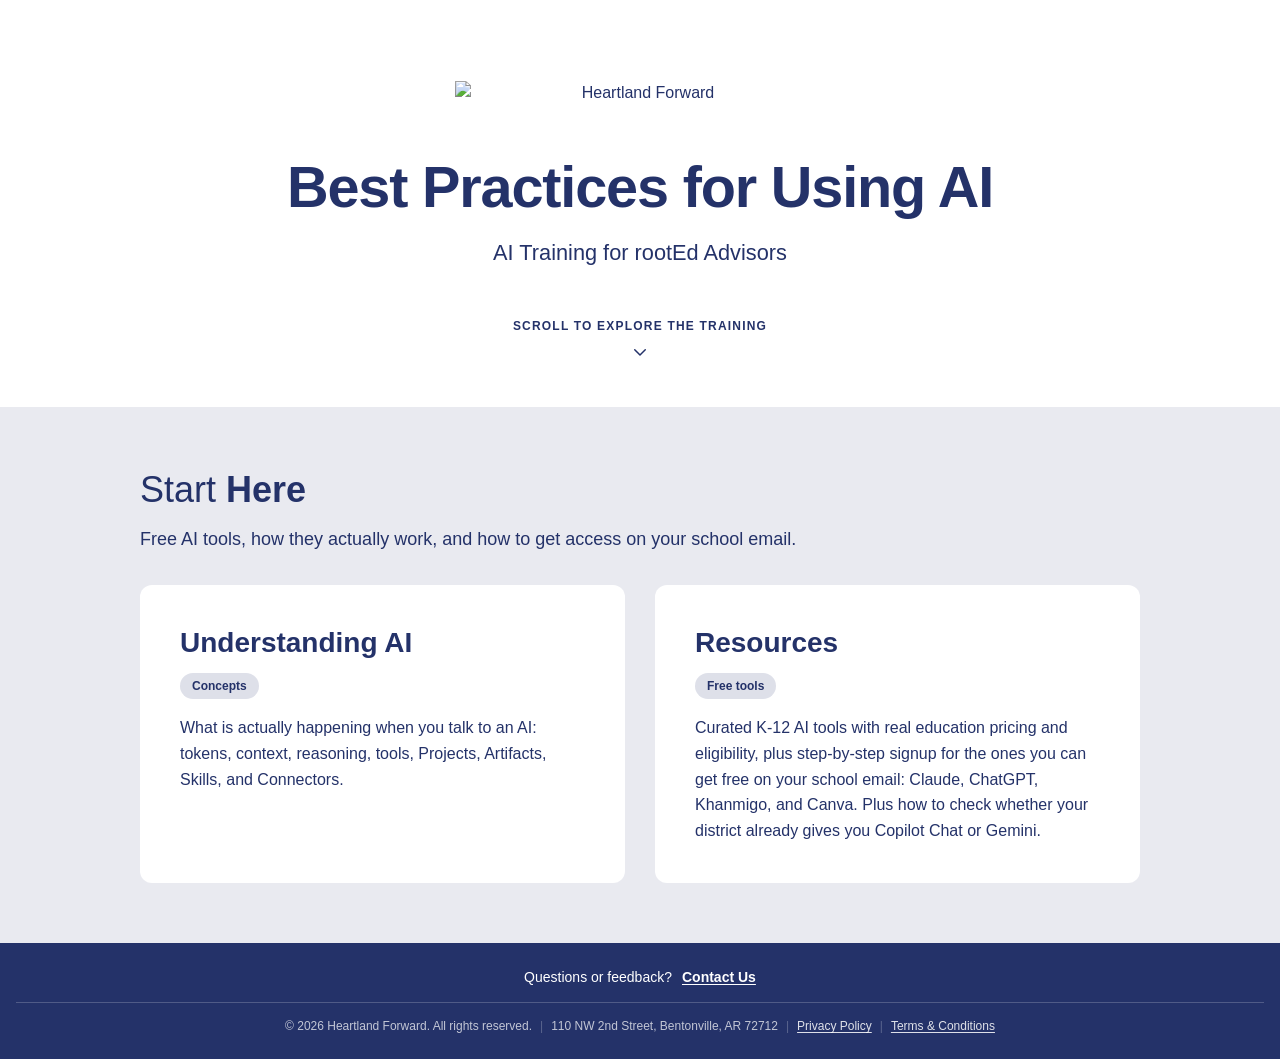
==== commit d89275eb: "Merge pull request #3 from will-trolinger/restyle-mri-design-system feat: restyle after the MRI desi" ====
--- a/index.html
+++ b/index.html
@@ -5,13 +5,26 @@
     <meta name="viewport" content="width=device-width, initial-scale=1.0">
     <meta name="description" content="AI Training Resources for Heartland Forward rootEd Advisors. Learn to use AI tools to enhance your advising work.">
     <title>AI Training - Heartland Forward</title>
+    <meta name="theme-color" content="#243269">
+    <!-- Link previews. Crawlers do not run JS and need absolute URLs, so these
+         are static. images/og.png is rendered from scripts/og/og-image.html. -->
+    <meta property="og:type" content="website">
+    <meta property="og:site_name" content="Heartland Forward">
+    <meta property="og:title" content="AI Training - Heartland Forward">
+    <meta property="og:description" content="AI Training Resources for Heartland Forward rootEd Advisors. Learn to use AI tools to enhance your advising work.">
+    <meta property="og:url" content="https://will-trolinger.github.io/ai-training/">
+    <meta property="og:image" content="https://will-trolinger.github.io/ai-training/images/og.png">
+    <meta property="og:image:width" content="1200">
+    <meta property="og:image:height" content="630">
+    <meta property="og:image:alt" content="Best Practices for Using AI: AI training for rootEd advisors, from Heartland Forward">
+    <meta name="twitter:card" content="summary_large_image">
+    <meta name="twitter:title" content="AI Training - Heartland Forward">
+    <meta name="twitter:description" content="AI Training Resources for Heartland Forward rootEd Advisors. Learn to use AI tools to enhance your advising work.">
+    <meta name="twitter:image" content="https://will-trolinger.github.io/ai-training/images/og.png">
     <link rel="stylesheet" href="css/tokens.css">
     <link rel="stylesheet" href="css/base.css">
     <link rel="stylesheet" href="css/shared.css">
-    <link rel="stylesheet" href="css/landing-page.css">
-    <link rel="stylesheet" href="css/executive-summary.css">
     <link rel="stylesheet" href="css/footer.css">
-    <link rel="stylesheet" href="css/floating-nav.css">
     <link rel="stylesheet" href="css/style.css">
     <link rel="icon" href="images/branding/hf-logo.svg" type="image/svg+xml">
     <script src="js/header.js"></script>
@@ -37,7 +50,7 @@
         <section class="summary-section">
             <div class="container">
                 <div class="section-header">
-                    <h2>Start Here</h2>
+                    <h2>Start <b>Here</b></h2>
                     <p>Free AI tools, how they actually work, and how to get access on your school email.</p>
                 </div>
 
@@ -51,7 +64,7 @@
                     <a href="pages/resources.html" class="summary-card card-link-reset">
                         <h3>Resources</h3>
                         <div class="summary-score">Free tools</div>
-                        <p>Curated K-12 AI tools with real education pricing and eligibility, plus step-by-step signup for the ones you can get free on your school email: Claude, ChatGPT, Khanmigo, and Canva.</p>
+                        <p>Curated K-12 AI tools with real education pricing and eligibility, plus step-by-step signup for the ones you can get free on your school email: Claude, ChatGPT, Khanmigo, and Canva. Plus how to check whether your district already gives you Copilot Chat or Gemini.</p>
                     </a>
                 </div>
             </div>
--- a/css/tokens.css
+++ b/css/tokens.css
@@ -1,564 +1,51 @@
 /*
- * Color tokens for the dashboard.
+ * Design tokens, after the MRI design system.
  *
- * This file is the single source of truth for color values. CSS consumes
- * these via var(--token-name); JavaScript reads them via the getToken()
- * helper in src/styles/tokens.ts. Adding a dark theme later means
- * overriding these values inside [data-theme="dark"] without touching
- * any consuming file.
- *
- * Token values below mirror the literals that previously lived inline
- * across the codebase, so swapping a literal for a token is a no-op.
+ * Copied from the :root block at the top of skilled-workforce's css/main.css
+ * (PR #372), which took them from the MRI homepage. App-specific tokens
+ * there (map and occupation-bar offsets) are left out. Light mode only: the
+ * MRI has no dark theme, so this site has none either.
  */
-
 :root {
-  /* Surface backgrounds */
-  --bg-page: #f5f5f5;
-  --bg-surface: #ffffff;
-  --bg-surface-raised: #f8fafc;
-  --bg-surface-subtle: #fafafa;
-  --bg-surface-tinted: #f9fafb;
-  --bg-surface-faint: #fafbfc;
-  --bg-tint-navy: #dbe3ef;
-  --bg-hover: #f1f5f9;
-  --bg-active: #e2e8f0;
-  --bg-disabled: #f8fafc;
-  --bg-login: #f5f7fa;
-  --bg-overlay-light: rgba(255, 255, 255, 0.8);
-  --bg-overlay-tooltip: rgba(255, 255, 255, 0.95);
-  --bg-overlay-tooltip-soft: rgba(255, 255, 255, 0.9);
-  --bg-overlay-fade-98: rgba(255, 255, 255, 0.98);
-  --bg-overlay-fade-92: rgba(255, 255, 255, 0.92);
-  --bg-overlay-fade-85: rgba(255, 255, 255, 0.85);
-  --bg-overlay-fade-70: rgba(255, 255, 255, 0.7);
-  --bg-overlay-fade-55: rgba(255, 255, 255, 0.55);
-  --bg-overlay-fade-50: rgba(255, 255, 255, 0.5);
-  --bg-overlay-fade-30: rgba(255, 255, 255, 0.3);
-  --bg-overlay-fade-25: rgba(255, 255, 255, 0.25);
-  --bg-overlay-fade-12: rgba(255, 255, 255, 0.12);
-  --bg-overlay-modal: rgba(15, 23, 42, 0.55);
-
-  /* Text */
-  --text-base: #213547;
-  --text-primary: #1a1a1a;
-  --text-heading: #243269;
-  --text-h1: #1e3a5f;
-  --text-secondary: #475569;
-  --text-tertiary: #334155;
-  --text-deep: #1e293b;
-  --text-strong: #0f172a;
-  --text-form: #374151;
-  --text-form-strong: #1f2937;
-  --text-form-secondary: #4b5563;
-  --text-muted: #64748b;
-  --text-disabled: #94a3b8;
-  --text-slate-cool: #a0a8b4;
-  --text-gray: #9ca3af;
-  --text-gray-light: #e5e7eb;
-  --text-inverse: #ffffff;
-  --text-link: #243269;
-
-  /* Borders */
-  --border-default: #e2e8f0;
-  --border-subtle: #f1f5f9;
-  --border-strong: #cbd5e1;
-  --border-input: #d1d5db;
-  --border-focus: #10b981;
-  --border-focus-blue: #3b82f6;
-
-  /* Brand */
-  --brand-navy: #243269;
-  --brand-navy-dark: #1e2757;
-  --brand-navy-deep: #1a2451;
-  /*
-   * Use --brand-navy-text wherever HF navy is consumed as TEXT (h1, h2,
-   * link colors, badge labels). It mirrors --brand-navy in light mode
-   * but becomes white in dark mode so headings stay readable on a dark
-   * canvas. Button backgrounds and filled-shape colors should keep
-   * using --brand-navy directly so brand-identity holds.
-   */
-  --brand-navy-text: var(--brand-navy);
-  --brand-emerald: #019966;
-  --brand-emerald-dark: #017a52;
-  --brand-emerald-bright: #10b981;
-  --brand-emerald-bright-dark: #059669;
-
-  /* Brand alpha tints (used for hover backgrounds, focus rings, badges) */
-  --brand-navy-alpha-06: rgba(36, 50, 105, 0.06);
-  --brand-navy-alpha-08: rgba(36, 50, 105, 0.08);
-  --brand-navy-alpha-10: rgba(36, 50, 105, 0.1);
-  --brand-navy-alpha-15: rgba(36, 50, 105, 0.15);
-  --brand-navy-alpha-30: rgba(36, 50, 105, 0.3);
-  --brand-navy-alpha-35: rgba(36, 50, 105, 0.35);
-  --brand-navy-alpha-40: rgba(36, 50, 105, 0.4);
-  --brand-navy-alpha-45: rgba(36, 50, 105, 0.45);
-  --brand-navy-deep-2: #1a2550;
-  --brand-emerald-alpha-08: rgba(1, 153, 102, 0.08);
-  --brand-emerald-alpha-10: rgba(1, 153, 102, 0.1);
-  --brand-emerald-alpha-12: rgba(1, 153, 102, 0.12);
-  --brand-emerald-alpha-15: rgba(1, 153, 102, 0.15);
-  --brand-emerald-alpha-20: rgba(1, 153, 102, 0.2);
-  --brand-emerald-alpha-40: rgba(1, 153, 102, 0.4);
-  --brand-emerald-bright-alpha-10: rgba(16, 185, 129, 0.1);
-  --brand-emerald-bright-alpha-15: rgba(16, 185, 129, 0.15);
-  --brand-emerald-bright-alpha-20: rgba(16, 185, 129, 0.2);
-  --brand-emerald-bright-alpha-30: rgba(16, 185, 129, 0.3);
-  --brand-emerald-bright-alpha-40: rgba(16, 185, 129, 0.4);
-  --brand-emerald-bright-light: #34d399;
-  --brand-emerald-bright-alpha-focus: rgba(16, 185, 129, 0.1);
-  --border-focus-blue-alpha: rgba(59, 130, 246, 0.1);
-
-  /* Status (foreground + soft background) */
-  --status-success: #16a34a;
-  --status-success-strong: #047857;
-  --status-success-strong-2: #15803d;
-  --status-success-bg: #f0fdf4;
-  /*
-   * Success is a SEMANTIC status color and must stay green regardless of any
-   * per-location brand theme (src/utils/locationTheme.ts can recolor the
-   * --brand-emerald family). These literals are the same green that
-   * --brand-emerald-bright-alpha-10/20 resolve to in the default theme
-   * (#10b981 = rgb(16, 185, 129)), so existing locations are unchanged; the
-   * dark block already uses literal greens for the same reason.
-   */
-  --status-success-bg-soft: rgba(16, 185, 129, 0.1);
-  --status-success-border-soft: rgba(16, 185, 129, 0.2);
-
-  --status-error: #dc2626;
-  --status-error-strong: #b91c1c;
-  --status-error-bg: #fef2f2;
-  --status-error-bg-soft: rgba(239, 68, 68, 0.1);
-  --status-error-border-soft: rgba(239, 68, 68, 0.2);
-
-  --status-warning: #d97706;
-  --status-warning-strong: #b45309;
-  --status-warning-bg-soft: rgba(245, 158, 11, 0.1);
-  --status-warning-border-soft: rgba(245, 158, 11, 0.2);
-
-  --status-info: #2563eb;
-  --status-info-strong: #1d4ed8;
-  --status-info-bg: #eff6ff;
-
-  --status-neutral: #64748b;
-  --status-neutral-bg-soft: rgba(100, 116, 139, 0.1);
-  --status-neutral-border-soft: rgba(100, 116, 139, 0.2);
-  --status-neutral-alpha-30: rgba(100, 116, 139, 0.3);
-  --status-neutral-alpha-40: rgba(100, 116, 139, 0.4);
-  --status-neutral-alpha-45: rgba(100, 116, 139, 0.45);
-  --text-secondary-alpha-65: rgba(71, 85, 105, 0.65);
-  --slate-deep-alpha-16: rgba(15, 23, 42, 0.16);
-  --slate-deep-alpha-40: rgba(15, 23, 42, 0.4);
-
-  /* Status pastel backgrounds (used in interpretation modal callouts) */
-  --status-success-bg-pale: #dcfce7;
-  --status-success-bg-mint: #d1fae5;
-  --status-success-bg-deep: #065f46;
-  --status-success-bg-tint: #ecfdf5;
-  --status-success-bg-faint: #f7fdfb;
-  --status-info-bg-pale: #dbeafe;
-  --status-info-bg-pale-2: #f0f9ff;
-  --status-info-bg-mint: #f0fdf9;
-  --status-info-bg-indigo-pale: #e0e7ff;
-  --status-info-bg-indigo-pale-2: #c7d2fe;
-  --status-info-strong-indigo: #3730a3;
-  --status-info-border-pale: #bfdbfe;
-  --status-warning-bg-pale: #fef3c7;
-  --status-warning-bg-faint: #fffbeb;
-  --status-error-bg-pale: #fee2e2;
-  --status-accent-purple-pale: #faf5ff;
-  --status-accent-violet-pale: #f5f3ff;
-  --status-accent-pink-pale: #fdf2f8;
-  --status-accent-indigo-pale: #eef2ff;
-  --status-accent-mint-pale: #e6f7f1;
-  --status-accent-violet: #7c3aed;
-  --status-accent-violet-strong: #6d28d9;
-
-  /* Light status variants used in admin/user surfaces */
-  --status-success-light: #6ee7b7;
-  --status-success-bright: #bbf7d0;
-  --status-success-deepest: #015c3e;
-  --status-error-light: #f87171;
-  --status-error-lighter: #fca5a5;
-  --status-error-palest: #fecaca;
-  --status-warning-light: #fde68a;
-
-  /* Stone/warm gray family (used in admin email panel selection states) */
-  --text-stone: #78716c;
-  --stone-alpha-15: rgba(168, 162, 158, 0.15);
-
-  /* Near-black variant */
-  --text-near-black: #1a202c;
-  --text-mid-gray: #555;
-
-  /* Rating quintiles (interpretation modal) */
-  --rating-strong: #166534;
-  --rating-good: #1e40af;
-  --rating-average: #475569;
-  --rating-lagging: #92400e;
-  --rating-concerning: #991b1b;
-
-  /* Chart structural colors */
-  --chart-title: #243269;
-  --chart-legend-text: #374151;
-  --chart-axis: #64748b;
-  --chart-grid: rgba(226, 232, 240, 0.5);
-  --chart-radar-grid: #f1f5f9;
-  --chart-radar-angle: #e2e8f0;
-  --chart-tooltip-bg: rgba(255, 255, 255, 0.95);
-  --chart-tooltip-text: #1a1a1a;
-  --chart-tooltip-border: #e2e8f0;
-  --chart-point-border: #ffffff;
-
-  /* Chart geo palette */
-  --chart-geo-location: #2563eb;
-  --chart-geo-state: #10b981;
-  --chart-geo-state-2: #a855f7;
-  --chart-geo-state-3: #0891b2;
-  --chart-geo-state-4: #dc2626;
-  --chart-geo-us: #f59e0b;
-  --chart-benchmark: #6b7280;
-
-  /* Chart peer overlay palette (5 slots) */
-  --chart-peer-1: #8b5cf6;
-  --chart-peer-2: #ec4899;
-  --chart-peer-3: #06b6d4;
-  --chart-peer-4: #84cc16;
-  --chart-peer-5: #f97316;
-
-  /* Per-chart "+ Compare" palette (5 slots) */
-  --chart-comparison-1: #ef4444;
-  --chart-comparison-2: #4f46e5;
-  --chart-comparison-3: #eab308;
-  --chart-comparison-4: #e11d48;
-  --chart-comparison-5: #0d9488;
-
-  /* Map (CommuterFlowMap, location selector) */
-  --map-selected: #10b981;
-  --map-selected-stroke: #059669;
-  --map-no-data: #d1d5db;
-  --map-county-border: #9ca3af;
-  --map-county-border-hover: #374151;
-  --map-state-outline: #374151;
-  --map-out-of-state: #6b7280;
-
-  /* Shadows (alpha overlays on white surfaces) */
-  --shadow-card: rgba(0, 0, 0, 0.04);
-  --shadow-light: rgba(0, 0, 0, 0.05);
-  --shadow-card-hover: rgba(0, 0, 0, 0.08);
-  --shadow-medium: rgba(0, 0, 0, 0.1);
-  --shadow-modal: rgba(0, 0, 0, 0.12);
-  --shadow-modal-hover: rgba(0, 0, 0, 0.12);
-  --shadow-deeper: rgba(0, 0, 0, 0.15);
-  --shadow-darker: rgba(0, 0, 0, 0.18);
-  --shadow-strong: rgba(0, 0, 0, 0.2);
-  --shadow-stronger: rgba(0, 0, 0, 0.25);
-  --shadow-deepest: rgba(0, 0, 0, 0.4);
-  --shadow-overlay: rgba(0, 0, 0, 0.5);
-  --shadow-overlay-deep: rgba(0, 0, 0, 0.6);
+  --navy: #243269;
+  --navy-dark: #1a2451;
+  --green: #019966;
+  /* Text-safe green: #019966 is 3.65:1 on white, under AA for body text */
+  --green-text: #007b52;
+  --green-tint: #e6f5f0;
+  --green-light: #10b981;
+  --text: #243269;
+  /* Darkened from MRI's #7c84a5 (3.7:1 on white) to pass AA: 5.2:1 on
+     white, 4.8:1 on --panel */
+  --text-muted: #636b8f;
+  --text-light: #4d5a86;
+  --border: #e2e4ea;
+  --rule: #dcdfe7;
+  --rule-strong: #adb2c7;
+  --bg: #ffffff;
+  --bg-card: #ffffff;
+  /* Gray ground under the content cards, and the light pill fill */
+  --page-gray: #e9eaf0;
+  /* Light panel fill: tiles and panels that sit on a white card */
+  --panel: #f4f5f7;
+  /* Tab and pill control at rest, and its hover */
+  --tab: #dee0e9;
+  --tab-hover: #cfd3e0;
+  /* Hierarchy comes from hairlines, not shadows */
+  --shadow-menu: 0 6px 18px rgba(36, 50, 105, 0.12);
+  --radius: 12px;
+  --radius-control: 8px;
+  --radius-sm: 4px;
+  --radius-badge: 100px;
+  --font: Arial, 'Helvetica Neue', Helvetica, sans-serif;
+  --font-mono: ui-monospace, SFMono-Regular, Menlo, monospace;
+  /* Nothing in the design renders under 12px */
+  --text-floor: 0.75rem;
+  /* Section cards: interior padding and the gray band's side gutter */
+  --card-pad: 40px;
+  --band-gutter: clamp(16px, 4vw, 60px);
+  /* One width for every section card, as in MRI */
+  --card-max: 1000px;
+  /* MRI draws the header at 69px at every width */
+  --nav-height: 69px;
 }
-
-/*
- * Dark theme overrides. Activated by setting `data-theme="dark"` on
- * <html>. Every consuming surface inherits the new values via the
- * existing var(--token-name) references; no consumer needs to be
- * touched to support dark mode.
- *
- * Design notes:
- * - Surface base is a deep navy-slate (#0a0e1a) rather than pure black.
- *   Pure black has no perceived depth; the slight blue cast keeps the
- *   HF brand reading even in dark mode.
- * - Brand navy (originally #243269) becomes a lighter navy (#5b6aab)
- *   so navy-on-dark-surface remains legible. Hover goes brighter, not
- *   darker, which feels natural in dark UIs.
- * - Status pastels (originally near-white tints) flip to deep tinted
- *   shades so badges still read as "soft" instead of harsh.
- * - Chart palette stays in the same hue family but lighter/more
- *   saturated for legibility on the dark canvas.
- * - Shadows go to higher alpha because depth needs more contrast on
- *   a dark surface to be visible.
- */
-[data-theme="dark"] {
-  /*
-   * Surface backgrounds. Neutral dark gray (VS Code-ish) canvas with
-   * a step pattern: page is the deepest, cards lift, raised modals
-   * lift further. Decorative pillar gradients in light mode collapse
-   * to bg-page so the dashboard reads as one uniform dark canvas with
-   * cards as the only visual layering.
-   */
-  --bg-page: #1e1e1e;
-  --bg-surface: #2a2a2a;
-  --bg-surface-raised: #333333;
-  --bg-surface-subtle: #232323;
-  --bg-surface-tinted: #2a2a2a;
-  --bg-surface-faint: #1e1e1e;
-  --bg-tint-navy: #2d3142;
-  --bg-hover: #353535;
-  --bg-active: #404040;
-  --bg-disabled: #2a2a2a;
-  --bg-login: #1e1e1e;
-  --bg-overlay-light: rgba(10, 14, 26, 0.8);
-  --bg-overlay-tooltip: rgba(30, 41, 59, 0.95);
-  --bg-overlay-tooltip-soft: rgba(30, 41, 59, 0.9);
-  /*
-   * White-fade overlays still apply to navy-gradient surfaces (e.g.
-   * footer text). The footer gradient in dark mode is even darker, so
-   * white fades remain valid for legibility.
-   */
-  --bg-overlay-fade-98: rgba(255, 255, 255, 0.95);
-  --bg-overlay-fade-92: rgba(255, 255, 255, 0.88);
-  --bg-overlay-fade-85: rgba(255, 255, 255, 0.85);
-  --bg-overlay-fade-70: rgba(255, 255, 255, 0.7);
-  --bg-overlay-fade-55: rgba(255, 255, 255, 0.55);
-  --bg-overlay-fade-50: rgba(255, 255, 255, 0.5);
-  --bg-overlay-fade-30: rgba(255, 255, 255, 0.3);
-  --bg-overlay-fade-25: rgba(255, 255, 255, 0.25);
-  --bg-overlay-fade-12: rgba(255, 255, 255, 0.12);
-  --bg-overlay-modal: rgba(0, 0, 0, 0.7);
-
-  /* Text */
-  --text-base: #e2e8f0;
-  --text-primary: #f1f5f9;
-  --text-heading: #f1f5f9;
-  --text-h1: #f8fafc;
-  --text-secondary: #cbd5e1;
-  --text-tertiary: #cbd5e1;
-  --text-deep: #f1f5f9;
-  --text-strong: #ffffff;
-  --text-form: #cbd5e1;
-  --text-form-strong: #f1f5f9;
-  --text-form-secondary: #94a3b8;
-  --text-muted: #94a3b8;
-  --text-disabled: #64748b;
-  --text-slate-cool: #64748b;
-  --text-gray: #6b7280;
-  --text-gray-light: #2a3344;
-  --text-inverse: #0f172a;
-  --text-link: #93c5fd;
-  --text-near-black: #f1f5f9;
-  --text-mid-gray: #94a3b8;
-
-  /* Borders */
-  --border-default: #2a3344;
-  --border-subtle: #1f2940;
-  --border-strong: #3f4a5f;
-  --border-input: #3f4a5f;
-  --border-focus: #34d399;
-  --border-focus-blue: #60a5fa;
-
-  /*
-   * Brand. The HF navy (#243269) is preserved as-is in dark mode:
-   * brand identity stays consistent across themes. Where the original
-   * navy is used as button/badge BACKGROUND, white-on-navy still reads
-   * fine on dark. Where it would be used as TEXT on a dark surface,
-   * consumers should use --text-heading (which is overridden below to
-   * light slate in dark mode) instead of --brand-navy.
-   */
-  --brand-navy: #243269;
-  --brand-navy-dark: #1e2757;
-  --brand-navy-deep: #1a2451;
-  --brand-navy-deep-2: #1a2550;
-  /*
-   * In dark mode, headings/text that referenced --brand-navy-text now
-   * resolve to a near-white slate so they read on the dark canvas. The
-   * raw --brand-navy stays at #243269 above so button/badge backgrounds
-   * keep brand color identity.
-   */
-  --brand-navy-text: #f1f5f9;
-  --brand-emerald: #10b981;
-  --brand-emerald-dark: #34d399;
-  --brand-emerald-bright: #34d399;
-  --brand-emerald-bright-dark: #6ee7b7;
-
-  /*
-   * Brand alpha tints. Same rgb base as light mode, slightly higher
-   * alpha so the tint is visible against the dark canvas.
-   */
-  --brand-navy-alpha-06: rgba(36, 50, 105, 0.18);
-  --brand-navy-alpha-08: rgba(36, 50, 105, 0.22);
-  --brand-navy-alpha-10: rgba(36, 50, 105, 0.25);
-  --brand-navy-alpha-15: rgba(36, 50, 105, 0.32);
-  --brand-navy-alpha-30: rgba(36, 50, 105, 0.5);
-  --brand-navy-alpha-35: rgba(36, 50, 105, 0.55);
-  --brand-navy-alpha-40: rgba(36, 50, 105, 0.6);
-  --brand-navy-alpha-45: rgba(36, 50, 105, 0.65);
-  --brand-emerald-alpha-08: rgba(52, 211, 153, 0.12);
-  --brand-emerald-alpha-10: rgba(52, 211, 153, 0.15);
-  --brand-emerald-alpha-12: rgba(52, 211, 153, 0.18);
-  --brand-emerald-alpha-15: rgba(52, 211, 153, 0.22);
-  --brand-emerald-alpha-20: rgba(52, 211, 153, 0.28);
-  --brand-emerald-alpha-40: rgba(52, 211, 153, 0.5);
-  --brand-emerald-bright-alpha-10: rgba(52, 211, 153, 0.15);
-  --brand-emerald-bright-alpha-15: rgba(52, 211, 153, 0.22);
-  --brand-emerald-bright-alpha-20: rgba(52, 211, 153, 0.28);
-  --brand-emerald-bright-alpha-30: rgba(52, 211, 153, 0.4);
-  --brand-emerald-bright-alpha-40: rgba(52, 211, 153, 0.55);
-  --brand-emerald-bright-light: #6ee7b7;
-  --brand-emerald-bright-alpha-focus: rgba(52, 211, 153, 0.2);
-  --border-focus-blue-alpha: rgba(96, 165, 250, 0.2);
-
-  /* Status. Foreground brightens; soft backgrounds become deep tints. */
-  --status-success: #22c55e;
-  --status-success-strong: #16a34a;
-  --status-success-strong-2: #22c55e;
-  --status-success-bg: #052e16;
-  --status-success-bg-soft: rgba(52, 211, 153, 0.15);
-  --status-success-border-soft: rgba(52, 211, 153, 0.3);
-
-  --status-error: #f87171;
-  --status-error-strong: #ef4444;
-  --status-error-bg: #2a1010;
-  --status-error-bg-soft: rgba(248, 113, 113, 0.15);
-  --status-error-border-soft: rgba(248, 113, 113, 0.3);
-
-  --status-warning: #fbbf24;
-  --status-warning-strong: #f59e0b;
-  --status-warning-bg-soft: rgba(251, 191, 36, 0.15);
-  --status-warning-border-soft: rgba(251, 191, 36, 0.3);
-
-  --status-info: #60a5fa;
-  --status-info-strong: #3b82f6;
-  --status-info-bg: #0c1929;
-
-  --status-neutral: #94a3b8;
-  --status-neutral-bg-soft: rgba(148, 163, 184, 0.15);
-  --status-neutral-border-soft: rgba(148, 163, 184, 0.3);
-  --status-neutral-alpha-30: rgba(148, 163, 184, 0.3);
-  --status-neutral-alpha-40: rgba(148, 163, 184, 0.4);
-  --status-neutral-alpha-45: rgba(148, 163, 184, 0.45);
-  --text-secondary-alpha-65: rgba(203, 213, 225, 0.65);
-  --slate-deep-alpha-16: rgba(0, 0, 0, 0.4);
-  --slate-deep-alpha-40: rgba(0, 0, 0, 0.6);
-
-  /*
-   * Status pastel backgrounds. In light mode these are near-white
-   * tints (e.g. #dcfce7 mint). In dark mode they flip to deep tints
-   * so a "soft success" badge reads as a darker patch of green
-   * instead of a glaring near-white block.
-   */
-  --status-success-bg-pale: #14532d;
-  --status-success-bg-mint: #0f3a23;
-  --status-success-bg-deep: #6ee7b7;
-  --status-success-bg-tint: #14532d;
-  --status-success-bg-faint: #0a2e18;
-  --status-info-bg-pale: #1e3a5f;
-  --status-info-bg-pale-2: #0c1929;
-  --status-info-bg-mint: #0a2e18;
-  --status-info-bg-indigo-pale: #1e2a4d;
-  --status-info-bg-indigo-pale-2: #2a3a6b;
-  --status-info-strong-indigo: #a5b4fc;
-  --status-info-border-pale: #2a3a6b;
-  --status-warning-bg-pale: #422006;
-  --status-warning-bg-faint: #1a0f04;
-  --status-error-bg-pale: #2a1010;
-  --status-accent-purple-pale: #2a1845;
-  --status-accent-violet-pale: #2a1845;
-  --status-accent-pink-pale: #3a1830;
-  --status-accent-indigo-pale: #1e2a4d;
-  --status-accent-mint-pale: #0a2e18;
-  --status-accent-violet: #a78bfa;
-  --status-accent-violet-strong: #c4b5fd;
-
-  /* Light status variants (used for borders, badge accents) */
-  --status-success-light: #34d399;
-  --status-success-bright: #6ee7b7;
-  --status-success-deepest: #6ee7b7;
-  --status-error-light: #f87171;
-  --status-error-lighter: #fca5a5;
-  --status-error-palest: #7f1d1d;
-  --status-warning-light: #fbbf24;
-
-  /* Stone */
-  --text-stone: #a8a29e;
-  --stone-alpha-15: rgba(168, 162, 158, 0.18);
-
-  /*
-   * Rating quintiles. Original deep colors (#166534, #1e40af, etc.)
-   * disappear on dark; brightened to lighter family equivalents that
-   * still read as "green / blue / amber / red" but with more luminance.
-   */
-  --rating-strong: #4ade80;
-  --rating-good: #60a5fa;
-  --rating-average: #cbd5e1;
-  --rating-lagging: #fbbf24;
-  --rating-concerning: #f87171;
-
-  /* Chart structural colors */
-  --chart-title: #f1f5f9;
-  --chart-legend-text: #f1f5f9;
-  --chart-axis: #cbd5e1;
-  --chart-grid: rgba(148, 163, 184, 0.25);
-  --chart-radar-grid: #2a3344;
-  --chart-radar-angle: #3f4a5f;
-  /*
-   * Tooltip palette matches the neutral surface stack: tooltip is a
-   * lifted variant of bg-surface (#2a2a2a) at near-opaque alpha, with
-   * a one-step lighter border. Pure-slate values from the previous
-   * iteration clashed with the neutral gray canvas.
-   */
-  --chart-tooltip-bg: rgba(51, 51, 51, 0.97);
-  --chart-tooltip-text: #f1f5f9;
-  --chart-tooltip-border: #4a4a4a;
-  /*
-   * Point border separates dataset dots from the chart canvas. In
-   * light mode this is white; in dark mode it must match the chart
-   * card background (--bg-surface, #2a2a2a) so points retain a clean
-   * outline without a glaring ring. Earlier value (#131826) had a
-   * blue cast that produced a visible halo against the neutral gray
-   * surface.
-   */
-  --chart-point-border: #2a2a2a;
-
-  /*
-   * Chart palettes. Hue family preserved so users still recognize
-   * "the green is state, the blue is location" - colors lifted to
-   * lighter saturations for legibility on dark canvas.
-   */
-  --chart-geo-location: #60a5fa;
-  --chart-geo-state: #34d399;
-  --chart-geo-state-2: #c4b5fd;
-  --chart-geo-state-3: #67e8f9;
-  --chart-geo-state-4: #f87171;
-  --chart-geo-us: #fbbf24;
-  --chart-benchmark: #94a3b8;
-
-  --chart-peer-1: #a78bfa;
-  --chart-peer-2: #f9a8d4;
-  --chart-peer-3: #67e8f9;
-  --chart-peer-4: #bef264;
-  --chart-peer-5: #fdba74;
-
-  --chart-comparison-1: #fca5a5;
-  --chart-comparison-2: #818cf8;
-  --chart-comparison-3: #fde047;
-  --chart-comparison-4: #fda4af;
-  --chart-comparison-5: #5eead4;
-
-  /* Map (CommuterFlowMap, location selector) */
-  --map-selected: #34d399;
-  --map-selected-stroke: #6ee7b7;
-  --map-no-data: #2a3344;
-  --map-county-border: #475569;
-  --map-county-border-hover: #94a3b8;
-  --map-state-outline: #475569;
-  --map-out-of-state: #94a3b8;
-
-  /*
-   * Shadows. Dark surfaces lose perceived depth quickly; bumping
-   * shadow alpha 5x compared to light mode keeps cards / modals
-   * looking elevated rather than flat.
-   */
-  --shadow-card: rgba(0, 0, 0, 0.2);
-  --shadow-light: rgba(0, 0, 0, 0.25);
-  --shadow-card-hover: rgba(0, 0, 0, 0.3);
-  --shadow-medium: rgba(0, 0, 0, 0.35);
-  --shadow-modal: rgba(0, 0, 0, 0.45);
-  --shadow-modal-hover: rgba(0, 0, 0, 0.45);
-  --shadow-deeper: rgba(0, 0, 0, 0.5);
-  --shadow-darker: rgba(0, 0, 0, 0.55);
-  --shadow-strong: rgba(0, 0, 0, 0.6);
-  --shadow-stronger: rgba(0, 0, 0, 0.65);
-  --shadow-deepest: rgba(0, 0, 0, 0.7);
-  --shadow-overlay: rgba(0, 0, 0, 0.75);
-  --shadow-overlay-deep: rgba(0, 0, 0, 0.85);
-}
-
--- a/css/base.css
+++ b/css/base.css
@@ -1,32 +1,15 @@
-/* tokens.css is linked ahead of this file in each page's <head>. */
-
 * {
   box-sizing: border-box;
   margin: 0;
   padding: 0;
 }
 
-/*
- * Chrome / Safari autofill paints the input bg light blue and the text
- * dark, ignoring our theme. The box-shadow trick paints over autofill's
- * bg with our token value so dark-mode inputs don't flash light blue.
- */
-input:-webkit-autofill,
-input:-webkit-autofill:hover,
-input:-webkit-autofill:focus,
-input:-webkit-autofill:active {
-  -webkit-box-shadow: 0 0 0 1000px var(--bg-surface) inset;
-  -webkit-text-fill-color: var(--text-primary);
-  caret-color: var(--text-primary);
-  transition: background-color 5000s ease-in-out 0s;
-}
-
 :root {
-  font-family: system-ui, -apple-system, BlinkMacSystemFont, 'Segoe UI', Roboto, Oxygen, Ubuntu, Cantarell, sans-serif;
+  font-family: var(--font);
   line-height: 1.5;
   font-weight: 400;
-  color: var(--text-base);
-  background-color: var(--bg-page);
+  color: #243269;
+  background-color: #ffffff;
   font-synthesis: none;
   text-rendering: optimizeLegibility;
   -webkit-font-smoothing: antialiased;
@@ -53,32 +36,32 @@
 h1 {
   font-size: 2rem;
   margin-bottom: 1rem;
-  color: var(--text-h1);
+  color: #1e3a5f;
 }
 
 .location-container {
-  background: var(--bg-surface);
+  background: white;
   padding: 32px;
   border-radius: 12px;
-  box-shadow: 0 8px 32px var(--shadow-modal);
-  border: 1px solid var(--border-default);
+  box-shadow: 0 8px 32px rgba(0, 0, 0, 0.12);
+  border: 1px solid #e2e8f0;
   max-width: 1200px;
   width: 95vw;
   text-align: center;
 }
 
 .location-title {
-  font-family: system-ui, -apple-system, BlinkMacSystemFont, 'Segoe UI', Roboto, Oxygen, Ubuntu, Cantarell, sans-serif;
+  font-family: var(--font);
   font-size: 24px;
   font-weight: 700;
-  color: var(--brand-navy-text);
+  color: #243269;
   margin-bottom: 8px;
   text-align: center;
 }
 
 .location-screen {
   min-height: 100vh;
-  background: linear-gradient(135deg, var(--bg-surface-raised) 0%, var(--bg-hover) 100%);
+  background: linear-gradient(135deg, #f8fafc 0%, #f1f5f9 100%);
   display: flex;
   flex-direction: column;
   align-items: center;
@@ -102,32 +85,32 @@
 }
 
 .location-dropdown {
-  font-family: system-ui, -apple-system, BlinkMacSystemFont, 'Segoe UI', Roboto, Oxygen, Ubuntu, Cantarell, sans-serif;
+  font-family: var(--font);
   font-size: 14px;
   padding: 10px 16px;
-  border: 2px solid var(--border-default);
+  border: 2px solid #e2e8f0;
   border-radius: 8px;
-  background: var(--bg-surface);
-  color: var(--brand-navy-text);
+  background: white;
+  color: #243269;
   cursor: pointer;
   transition: border-color 0.1s, box-shadow 0.1s;
   min-width: 250px;
 }
 
 .location-dropdown:hover {
-  border-color: var(--border-strong);
+  border-color: #cbd5e1;
 }
 
 .location-dropdown:focus {
   outline: none;
-  border-color: var(--brand-emerald-bright);
-  box-shadow: 0 0 0 3px var(--brand-emerald-bright-alpha-focus);
+  border-color: #10b981;
+  box-shadow: 0 0 0 3px rgba(16, 185, 129, 0.1);
 }
 
 .selected-location {
   text-align: center;
   margin-top: 16px;
-  color: var(--text-muted);
+  color: #64748b;
 }
 
 /* Section Loader for lazy-loaded components */
@@ -136,7 +119,7 @@
   justify-content: center;
   align-items: center;
   min-height: 300px;
-  background: var(--bg-surface);
+  background: white;
   border-radius: 12px;
   margin: 20px 0;
 }
@@ -144,8 +127,8 @@
 .section-loader-spinner {
   width: 40px;
   height: 40px;
-  border: 3px solid var(--border-default);
-  border-top-color: var(--brand-emerald-bright);
+  border: 3px solid #e2e8f0;
+  border-top-color: #10b981;
   border-radius: 50%;
   animation: section-spin 0.8s linear infinite;
 }
@@ -163,7 +146,7 @@
   left: 0;
   right: 0;
   bottom: 0;
-  background: var(--bg-overlay-light);
+  background: rgba(255, 255, 255, 0.8);
   display: flex;
   align-items: center;
   justify-content: center;
@@ -179,21 +162,13 @@
 .dashboard-loading-modal {
   text-align: center;
   padding: 40px 60px;
-  background: var(--bg-surface);
+  background: white;
   border-radius: 16px;
-  box-shadow: 0 4px 24px var(--shadow-modal);
-  color: var(--text-secondary);
+  box-shadow: 0 4px 24px rgba(0, 0, 0, 0.12);
+  color: #475569;
   font-family: system-ui, -apple-system, sans-serif;
   font-size: 15px;
   font-weight: 500;
-}
-
-/* Secondary progress line listing the sections still loading */
-.dashboard-loading-remaining {
-  margin-top: 8px;
-  font-size: 13px;
-  font-weight: 400;
-  color: var(--text-muted);
 }
 
 /* Login Page (Clerk SignIn component wrapper) */
@@ -203,7 +178,7 @@
   display: flex;
   align-items: center;
   justify-content: center;
-  background: var(--bg-login);
+  background: #f5f7fa;
   width: 100%;
   max-width: 100%;
   overflow-x: hidden;
@@ -235,19 +210,3 @@
     overflow-y: auto;
   }
 }
-
-/* Shared empty state for dashboard sections with missing data
- * (used by SectionErrorBoundary, ExecutiveSummary, and browse-mode messaging)
- */
-.section-empty-state {
-  text-align: center;
-  padding: 32px 24px;
-  color: var(--text-muted, #6b7280);
-}
-
-.section-empty-message {
-  font-size: 0.95rem;
-  line-height: 1.5;
-  max-width: 480px;
-  margin: 0 auto;
-}
--- a/css/shared.css
+++ b/css/shared.css
@@ -8,7 +8,7 @@
 }
 
 .pillar-section {
-  border-top: 1px solid var(--border-default);
+  border-top: 1px solid #e2e8f0;
   padding-top: 112px;
   padding-bottom: 64px;
 }
@@ -34,17 +34,17 @@
 }
 
 .pillar-header h2 {
-  font-family: system-ui, -apple-system, BlinkMacSystemFont, 'Segoe UI', Roboto, Oxygen, Ubuntu, Cantarell, sans-serif;
+  font-family: var(--font);
   font-size: 2rem;
   font-weight: 700;
-  color: var(--brand-navy-text);
+  color: #243269;
   margin: 0;
   letter-spacing: -0.02em;
   line-height: 1.2;
 }
 
 .pillar-header p {
-  font-family: system-ui, -apple-system, BlinkMacSystemFont, 'Segoe UI', Roboto, Oxygen, Ubuntu, Cantarell, sans-serif;
+  font-family: var(--font);
   font-size: 0.9rem;
   max-width: 480px;
   line-height: 1.6;
@@ -53,11 +53,11 @@
 
 .heartland-badge {
   opacity: 0.6;
-  font-family: system-ui, -apple-system, BlinkMacSystemFont, 'Segoe UI', Roboto, Oxygen, Ubuntu, Cantarell, sans-serif;
+  font-family: var(--font);
   font-size: 10px;
   font-weight: 600;
-  color: var(--brand-emerald);
-  background: var(--brand-emerald-alpha-10);
+  color: #019966;
+  background: rgba(1, 153, 102, 0.1);
   padding: 4px 8px;
   border-radius: 12px;
   white-space: nowrap;
@@ -77,7 +77,7 @@
   align-items: center;
   margin-bottom: 32px;
   padding-bottom: 19px;
-  border-bottom: 2px solid var(--border-default);
+  border-bottom: 2px solid #e2e8f0;
   position: relative;
   cursor: pointer;
   user-select: none;
@@ -90,7 +90,7 @@
   left: 0;
   width: 48px;
   height: 2px;
-  background: var(--brand-emerald);
+  background: #019966;
 }
 
 .metrics-section-header:hover {
@@ -98,27 +98,25 @@
 }
 
 .metrics-section h3 {
-  font-family: system-ui, -apple-system, BlinkMacSystemFont, 'Segoe UI', Roboto, Oxygen, Ubuntu, Cantarell, sans-serif;
+  font-family: var(--font);
   font-size: 1.2rem;
   font-weight: 600;
   margin: 0;
-  color: var(--text-primary);
-}
-
-/* Outer (and only) content-visibility layer. Sections that know their
-   rendered height set --cv-intrinsic-size inline via CollapsibleSection so
-   the cached size matches actual layout and the region doesn't shift on
-   first scroll-in. Falls back to 800px when no per-section size is plumbed. */
+  color: #1a1a1a;
+}
+
 .metrics-section-content {
   overflow: visible;
   transition: opacity 0.3s ease-out;
   content-visibility: auto;
-  contain-intrinsic-size: auto var(--cv-intrinsic-size, 800px);
+  contain-intrinsic-size: auto 800px;
 }
 
 /* Temporarily disable content-visibility during window resize so the browser
    discards stale cached heights and remeasures on next scroll. */
-.cv-invalidate .metrics-section-content {
+.cv-invalidate .metrics-section-content,
+.cv-invalidate .chart-wrapper,
+.cv-invalidate .chart-container {
   content-visibility: visible;
 }
 
@@ -128,10 +126,6 @@
   overflow: hidden;
 }
 
-.metrics-section.collapsed .metrics-section-content .chart-wrapper {
-  display: none;
-}
-
 /* Section Header Actions */
 .section-header-actions {
   display: flex;
@@ -153,8 +147,8 @@
   content: '';
   width: 6px;
   height: 6px;
-  border-right: 2px solid var(--text-muted);
-  border-bottom: 2px solid var(--text-muted);
+  border-right: 2px solid #64748b;
+  border-bottom: 2px solid #64748b;
   transform: rotate(45deg);
   transition: transform 0.15s ease;
 }
@@ -170,8 +164,8 @@
   gap: 6px;
   background: transparent;
   border: none;
-  color: var(--brand-emerald);
-  font-family: system-ui, -apple-system, BlinkMacSystemFont, 'Segoe UI', Roboto, Oxygen, Ubuntu, Cantarell, sans-serif;
+  color: #019966;
+  font-family: var(--font);
   font-size: 0.7rem;
   font-weight: 500;
   padding: 6px 10px;
@@ -182,8 +176,8 @@
 }
 
 .export-button:hover {
-  background: var(--brand-emerald-alpha-10);
-  color: var(--brand-emerald-dark);
+  background: rgba(1, 153, 102, 0.1);
+  color: #017a52;
 }
 
 .export-button:active {
@@ -202,7 +196,7 @@
   justify-content: center;
   background: transparent;
   border: none;
-  color: var(--text-disabled);
+  color: #94a3b8;
   padding: 6px;
   cursor: pointer;
   border-radius: 5px;
@@ -211,8 +205,8 @@
 }
 
 .favorite-button:hover {
-  background: var(--brand-emerald-bright-alpha-10);
-  color: var(--brand-emerald-bright);
+  background: rgba(16, 185, 129, 0.1);
+  color: #10b981;
 }
 
 .favorite-button:active {
@@ -220,12 +214,12 @@
 }
 
 .favorite-button.favorited {
-  color: var(--brand-emerald-bright);
+  color: #10b981;
 }
 
 .favorite-button.favorited:hover {
-  background: var(--brand-emerald-bright-alpha-15);
-  color: var(--brand-emerald-bright-dark);
+  background: rgba(16, 185, 129, 0.15);
+  color: #059669;
 }
 
 .favorite-button svg {
@@ -233,26 +227,25 @@
   height: 18px;
 }
 
-/* Chart Container with Sidebar.
-   No content-visibility here: nested CV (section > container > wrapper)
-   thrashes intrinsic-size caches on every shift. CV lives only on
-   .metrics-section-content. */
+/* Chart Container with Sidebar */
 .chart-container {
   display: grid;
   grid-template-columns: 2fr 1fr;
   gap: 32px;
   align-items: stretch;
   margin-top: 32px;
+  content-visibility: auto;
+  contain-intrinsic-size: auto 400px;
   margin-bottom: 48px;
 }
 
 /* Chart Card */
 .chart-card {
-  background: var(--bg-surface);
-  border: 1px solid var(--border-default);
+  background: white;
+  border: 1px solid #e2e8f0;
   border-radius: 10px;
   position: relative;
-  box-shadow: 0 2px 3px var(--shadow-card);
+  box-shadow: 0 2px 3px rgba(0, 0, 0, 0.04);
   height: auto;
   padding: 26px 26px 32px 26px;
   margin-bottom: 19px;
@@ -264,7 +257,7 @@
 
 .chart-card:hover {
   transform: translateY(-1px);
-  box-shadow: 0 5px 16px var(--shadow-card-hover);
+  box-shadow: 0 5px 16px rgba(0, 0, 0, 0.08);
   transition: transform 0.15s ease, box-shadow 0.15s ease;
 }
 
@@ -272,7 +265,7 @@
   font-size: 0.9rem;
   font-weight: 600;
   margin-bottom: 19px;
-  color: var(--text-primary);
+  color: #1a1a1a;
 }
 
 /* Chart cards inside grid container */
@@ -294,16 +287,16 @@
 }
 
 .metric-item {
-  background: linear-gradient(135deg, var(--bg-surface) 0%, var(--bg-surface-raised) 100%);
+  background: linear-gradient(135deg, #ffffff 0%, #f8fafc 100%);
   padding: 22px 19px;
-  border: 1px solid var(--border-default);
+  border: 1px solid #e2e8f0;
   border-radius: 10px;
   display: flex;
   flex-direction: column;
   justify-content: center;
   min-height: 96px;
   position: relative;
-  box-shadow: 0 2px 3px var(--shadow-card);
+  box-shadow: 0 2px 3px rgba(0, 0, 0, 0.04);
   overflow: hidden;
   contain: layout style paint;
   min-width: 0;
@@ -316,19 +309,19 @@
 
 .metric-item:hover {
   transform: translateY(-2px);
-  box-shadow: 0 6px 20px var(--shadow-modal);
-  border-color: var(--border-strong);
+  box-shadow: 0 6px 20px rgba(0, 0, 0, 0.12);
+  border-color: #cbd5e1;
   transition: transform 0.15s ease, box-shadow 0.15s ease, border-color 0.15s ease;
 }
 
 .metric-value {
   font-size: 1.8rem;
   font-weight: 800;
-  color: var(--text-strong);
+  color: #0f172a;
   display: block;
   line-height: 1.1;
   margin-bottom: 6px;
-  background: linear-gradient(135deg, var(--text-deep) 0%, var(--text-tertiary) 100%);
+  background: linear-gradient(135deg, #1e293b 0%, #334155 100%);
   -webkit-background-clip: text;
   -webkit-text-fill-color: transparent;
   background-clip: text;
@@ -336,7 +329,7 @@
 
 .metric-label {
   font-size: 0.7rem;
-  color: var(--text-secondary);
+  color: #475569;
   text-transform: uppercase;
   letter-spacing: 0.08em;
   font-weight: 600;
@@ -360,9 +353,9 @@
 }
 
 .metric-change.positive {
-  color: var(--status-success-strong);
-  background: var(--status-success-bg-soft);
-  border: 1px solid var(--status-success-border-soft);
+  color: #047857;
+  background: rgba(16, 185, 129, 0.1);
+  border: 1px solid rgba(16, 185, 129, 0.2);
 }
 
 .metric-change.positive::before {
@@ -372,9 +365,9 @@
 }
 
 .metric-change.negative {
-  color: var(--status-error);
-  background: var(--status-error-bg-soft);
-  border: 1px solid var(--status-error-border-soft);
+  color: #dc2626;
+  background: rgba(239, 68, 68, 0.1);
+  border: 1px solid rgba(239, 68, 68, 0.2);
 }
 
 .metric-change.negative::before {
@@ -384,9 +377,9 @@
 }
 
 .metric-change.neutral {
-  color: var(--status-neutral);
-  background: var(--status-neutral-bg-soft);
-  border: 1px solid var(--status-neutral-border-soft);
+  color: #64748b;
+  background: rgba(100, 116, 139, 0.1);
+  border: 1px solid rgba(100, 116, 139, 0.2);
 }
 
 .metric-change.neutral::before {
@@ -396,9 +389,9 @@
 }
 
 .metric-change.warning {
-  color: var(--status-warning);
-  background: var(--status-warning-bg-soft);
-  border: 1px solid var(--status-warning-border-soft);
+  color: #d97706;
+  background: rgba(245, 158, 11, 0.1);
+  border: 1px solid rgba(245, 158, 11, 0.2);
 }
 
 .metric-change.warning::before {
@@ -435,7 +428,7 @@
 .chart-header-with-toggle h4 {
   font-size: 0.9rem;
   font-weight: 600;
-  color: var(--text-primary);
+  color: #1a1a1a;
   margin-bottom: 0;
 }
 
@@ -449,30 +442,30 @@
 }
 
 .year-selector label {
-  color: var(--text-muted);
+  color: #64748b;
   font-weight: 500;
 }
 
 .year-selector select {
   padding: 5px 10px;
-  border: 1px solid var(--border-input);
+  border: 1px solid #d1d5db;
   border-radius: 5px;
-  background: var(--bg-surface);
+  background: white;
   font-size: 0.7rem;
-  color: var(--text-form);
+  color: #374151;
   cursor: pointer;
 }
 
 .year-selector select:focus {
   outline: none;
-  border-color: var(--border-focus-blue);
-  box-shadow: 0 0 0 2px var(--border-focus-blue-alpha);
+  border-color: #3b82f6;
+  box-shadow: 0 0 0 2px rgba(59, 130, 246, 0.1);
 }
 
 /* Time Range Preset Buttons */
 .time-range-selector {
   display: inline-flex;
-  border: 1px solid var(--border-default);
+  border: 1px solid #e2e8f0;
   border-radius: 5px;
   overflow: hidden;
 }
@@ -480,9 +473,9 @@
 .time-range-btn {
   padding: 4px 10px;
   border: none;
-  border-right: 1px solid var(--border-default);
-  background: var(--bg-surface-raised);
-  color: var(--text-muted);
+  border-right: 1px solid #e2e8f0;
+  background: #f8fafc;
+  color: #64748b;
   font-size: 0.7rem;
   font-weight: 500;
   cursor: pointer;
@@ -495,13 +488,13 @@
 }
 
 .time-range-btn:hover:not(.active) {
-  background: var(--bg-active);
-  color: var(--brand-navy-text);
+  background: #e2e8f0;
+  color: #243269;
 }
 
 .time-range-btn.active {
-  background: var(--brand-emerald);
-  color: var(--text-inverse);
+  background: #019966;
+  color: white;
 }
 
 .chart-selectors {
@@ -520,24 +513,24 @@
 }
 
 .race-selector label {
-  color: var(--text-muted);
+  color: #64748b;
   font-weight: 500;
 }
 
 .race-selector select {
   padding: 5px 10px;
-  border: 1px solid var(--border-input);
+  border: 1px solid #d1d5db;
   border-radius: 5px;
-  background: var(--bg-surface);
+  background: white;
   font-size: 0.7rem;
-  color: var(--text-form);
+  color: #374151;
   cursor: pointer;
 }
 
 .race-selector select:focus {
   outline: none;
-  border-color: var(--border-focus-blue);
-  box-shadow: 0 0 0 2px var(--border-focus-blue-alpha);
+  border-color: #3b82f6;
+  box-shadow: 0 0 0 2px rgba(59, 130, 246, 0.1);
 }
 
 /* Demographics Metrics Grid (below chart layout) */
--- a/css/footer.css
+++ b/css/footer.css
@@ -1,21 +1,10 @@
 /* Dashboard Footer */
 .dashboard-footer {
-  background: linear-gradient(135deg, var(--brand-navy) 0%, var(--brand-navy-deep) 100%);
-  padding: 26px 19px;
+  background: #243269;
+  padding: 24px 16px calc(24px + env(safe-area-inset-bottom, 0px));
   text-align: center;
   position: relative;
   z-index: 10;
-}
-
-/*
- * Dark mode: drop the navy gradient. On a dark canvas the navy block
- * was reading as "another section" rather than a footer; collapsing
- * to bg-page with a thin top divider keeps the footer present without
- * adding visual weight.
- */
-[data-theme="dark"] .dashboard-footer {
-  background: var(--bg-page);
-  border-top: 1px solid var(--border-default);
 }
 
 .footer-content {
@@ -24,27 +13,37 @@
   align-items: center;
   gap: 10px;
   flex-wrap: wrap;
-  font-family: system-ui, -apple-system, BlinkMacSystemFont, 'Segoe UI', Roboto, Oxygen, Ubuntu, Cantarell, sans-serif;
-  font-size: 0.76rem;
-  color: var(--bg-overlay-fade-85);
+  font-family: var(--font);
+  font-size: 14px;
+  line-height: 1.5;
+  color: #fff;
 }
 
+/* Plain white underlined link, as in the MRI footer */
 .footer-email-link {
-  color: var(--brand-emerald-bright);
-  text-decoration: none;
-  font-weight: 500;
-  padding: 6px 16px;
-  border: 1px solid var(--brand-emerald-bright-alpha-40);
-  border-radius: 16px;
-  transition: background-color 0.1s ease, border-color 0.1s ease, color 0.1s ease;
+  color: #fff;
+  font-weight: 700;
+  text-decoration: underline;
+  text-underline-offset: 2px;
   cursor: pointer;
-  display: inline-block;
 }
 
 .footer-email-link:hover {
-  background: var(--brand-emerald-bright-alpha-15);
-  border-color: var(--brand-emerald-bright);
-  color: var(--brand-emerald-bright-light);
+  text-decoration-thickness: 2px;
+}
+
+.dashboard-footer a:focus-visible {
+  outline: 2px solid #fff;
+  outline-offset: 2px;
+}
+
+/* One-line analytics transparency note; sits between contact and legal rows */
+.footer-privacy-note {
+  text-align: center;
+  margin-top: 12px;
+  font-family: var(--font);
+  font-size: 12px;
+  color: rgba(255, 255, 255, 0.72);
 }
 
 .footer-legal {
@@ -55,24 +54,25 @@
   flex-wrap: wrap;
   margin-top: 14px;
   padding-top: 14px;
-  border-top: 1px solid var(--bg-overlay-fade-12);
-  font-family: system-ui, -apple-system, BlinkMacSystemFont, 'Segoe UI', Roboto, Oxygen, Ubuntu, Cantarell, sans-serif;
-  font-size: 0.68rem;
-  color: var(--bg-overlay-fade-55);
+  border-top: 1px solid rgba(255, 255, 255, 0.2);
+  font-family: var(--font);
+  font-size: 12px;
+  color: rgba(255, 255, 255, 0.72);
 }
 
 .footer-legal a {
-  color: var(--bg-overlay-fade-70);
-  text-decoration: none;
+  color: rgba(255, 255, 255, 0.85);
+  text-decoration: underline;
+  text-underline-offset: 2px;
   transition: color 0.1s ease;
 }
 
 .footer-legal a:hover {
-  color: var(--bg-overlay-tooltip);
+  color: #fff;
 }
 
 .footer-separator {
-  color: var(--bg-overlay-fade-25);
+  color: rgba(255, 255, 255, 0.25);
 }
 
 @media (max-width: 480px) {
@@ -90,3 +90,38 @@
     display: none;
   }
 }
+
+
+/* Non-blocking analytics disclosure bar, dismissible; sits above the footer
+   in document flow on first visit and never overlays content */
+.privacy-notice {
+  display: flex;
+  justify-content: center;
+  align-items: center;
+  gap: 14px;
+  flex-wrap: wrap;
+  padding: 10px 20px;
+  background: #eef1f7;
+  border-top: 1px solid #dde3ec;
+  font-family: var(--font);
+  font-size: 0.78rem;
+  color: #3d4c5c;
+}
+
+.privacy-notice a {
+  color: #0d9463;
+}
+
+.privacy-notice button {
+  border: 1px solid #b9c3d2;
+  background: #ffffff;
+  color: #213547;
+  border-radius: 6px;
+  padding: 3px 14px;
+  font-size: 0.78rem;
+  cursor: pointer;
+}
+
+.privacy-notice button:hover {
+  background: #f2f5f9;
+}
--- a/css/style.css
+++ b/css/style.css
@@ -1,95 +1,125 @@
 /* ============================================
    AI TRAINING: APP LAYER
 
-   This file is deliberately small. Everything structural, chromatic, and
-   spatial comes from the shared CIR dashboard files loaded before it:
-   tokens.css, base.css, shared.css, footer.css, landing-page.css,
-   executive-summary.css.
-
-   Only two things live here:
-
-   1. The top header bar. The dashboard has no header (it navigates via the
-      floating nav), but this site is six pages and needs one, so it is kept
-      and painted in the dashboard's navy gradient to bookend the footer.
-
-   2. Prose, lists, and tables. The dashboard is a dashboard: it has no
-      paragraphs, so it styles none. This site is mostly prose, so those
-      rules are built here from the dashboard's own tokens and scale rather
-      than invented.
-
-   If you are adding anything else to this file, check shared.css first.
-   ============================================ */
-
-/* ============================================
-   HEADER (kept: the dashboard has no equivalent)
+   The look follows the MRI design system, as ported to plain CSS by
+   skilled-workforce (PR #372): Arial, navy text on a white page, flat
+   cards, a 12px type floor, green focus rings, a flat navy header and
+   footer, and white section cards on a gray band.
+
+   tokens.css holds the values. base.css, shared.css, and footer.css are
+   copied verbatim from skilled-workforce so they stay diffable; anything
+   this site needs on top of them lives here.
+   ============================================ */
+
+/* ============================================
+   PAGE
+   ============================================ */
+
+body {
+  background: var(--bg);
+  color: var(--text);
+  font-family: var(--font);
+  display: flex;
+  flex-direction: column;
+  min-height: 100vh;
+}
+
+/* Gray under everything so two bands meeting on a fractional pixel never
+   antialias into a visible seam. Mastheads paint their own white. */
+main {
+  flex: 1;
+  background: var(--page-gray);
+}
+
+/* MRI focus ring: a green outline, never a glow. Navy surfaces override
+   it to white. */
+:focus-visible {
+  outline: 2px solid var(--green-text);
+  outline-offset: 2px;
+}
+
+/* ============================================
+   HEADER
+   Flat navy bar after the MRI AppHeader: logo, a hairline divider, and the
+   site name on the left; the page nav on the right.
    ============================================ */
 
 .hf-header {
-  background: linear-gradient(135deg, var(--brand-navy) 0%, var(--brand-navy-deep) 100%);
-  border-bottom: 3px solid var(--brand-emerald);
-  position: sticky;
-  top: 0;
+  background: var(--navy);
+  color: #fff;
+  box-shadow: 0 4px 5px rgba(0, 0, 0, 0.05);
+  position: relative;
   z-index: 1000;
 }
 
 .hf-header-container {
-  max-width: 960px;
-  margin: 0 auto;
-  padding: 14px 38px;
+  min-height: var(--nav-height);
+  padding: 0 var(--band-gutter);
   display: flex;
   justify-content: space-between;
   align-items: center;
+  gap: 16px;
+}
+
+.hf-header-left {
+  display: flex;
+  align-items: center;
+  gap: 20px;
 }
 
 .hf-logo-link {
   display: block;
-  height: 28px;
 }
 
 .hf-logo {
-  height: 100%;
+  display: block;
+  height: 40px;
   width: auto;
-  opacity: 0.95;
-  transition: opacity 0.2s;
-}
-
-.hf-logo:hover {
-  opacity: 1;
+}
+
+.hf-header-divider {
+  width: 1px;
+  height: 40px;
+  background: #fff;
+}
+
+.hf-site-title {
+  white-space: nowrap;
+  font-size: 18px;
+  font-weight: 400;
+  letter-spacing: -0.01em;
+  color: #fff;
 }
 
 .hf-nav {
   display: flex;
-  gap: 26px;
+  gap: 28px;
   align-items: center;
 }
 
 .hf-nav-link {
-  color: rgba(255, 255, 255, 0.85);
+  white-space: nowrap;
+  color: #fff;
   text-decoration: none;
-  font-weight: 500;
-  font-size: 0.9rem;
-  transition: color 0.15s ease;
-  position: relative;
-  padding-bottom: 4px;
+  font-size: 15px;
+  font-weight: 400;
+  text-underline-offset: 6px;
 }
 
 .hf-nav-link:hover {
-  color: #ffffff;
-}
-
+  text-decoration: underline;
+}
+
+/* Underline only: bolding the active link would widen it and shift the
+   nav between pages */
 .hf-nav-link-active {
-  color: #ffffff;
-  font-weight: 600;
-}
-
-.hf-nav-link-active::after {
-  content: '';
-  position: absolute;
-  bottom: 0;
-  left: 0;
-  right: 0;
-  height: 2px;
-  background-color: var(--brand-emerald);
+  text-decoration: underline;
+  text-decoration-thickness: 2px;
+}
+
+.hf-header a:focus-visible,
+.hf-header button:focus-visible {
+  outline-color: #fff;
 }
 
 .hf-menu-btn {
@@ -102,12 +132,27 @@
 }
 
 .hf-menu-btn svg {
+  display: block;
   width: 24px;
   height: 24px;
-  color: #ffffff;
-}
-
-@media (max-width: 768px) {
+  color: #fff;
+}
+
+/* The logo, title, and five links need about 830px, so the menu button
+   takes over at 900px rather than at the 768px content breakpoint */
+@media (max-width: 900px) {
+  .hf-logo {
+    height: 30px;
+  }
+
+  .hf-header-divider {
+    display: none;
+  }
+
+  .hf-site-title {
+    font-size: 15px;
+  }
+
   .hf-menu-btn {
     display: block;
   }
@@ -119,21 +164,26 @@
     width: 70%;
     max-width: 280px;
     height: 100vh;
-    background: linear-gradient(135deg, var(--brand-navy) 0%, var(--brand-navy-deep) 100%);
+    background: var(--navy);
     flex-direction: column;
     align-items: flex-start;
-    padding: 80px 38px 38px;
-    gap: 26px;
-    transition: right 0.3s ease;
+    padding: 88px 32px 32px;
+    gap: 24px;
     z-index: 1000;
+    /* Hidden while closed so its links leave the tab order. The visibility
+       change waits out the slide so the panel still animates shut. */
+    visibility: hidden;
+    transition: right 0.3s ease, visibility 0s linear 0.3s;
   }
 
   .hf-nav.open {
     right: 0;
+    visibility: visible;
+    transition: right 0.3s ease;
   }
 
   .hf-nav-link {
-    font-size: 1rem;
+    font-size: 16px;
   }
 
   .hf-menu-overlay {
@@ -150,138 +200,389 @@
 }
 
 /* ============================================
-   PAGE CANVAS
-   Same 135deg tinted band the dashboard's landing page uses.
-   ============================================ */
-
-body {
-  background: linear-gradient(135deg, var(--bg-surface-raised) 0%, var(--bg-hover) 100%);
-  background-attachment: fixed;
-  color: var(--text-base);
+   LANDING (index.html)
+   MRI masthead: logo over a large title, a navy lead, and the tracked-caps
+   cue over a down arrow.
+   ============================================ */
+
+.landing-page-section {
+  background: var(--bg);
+  display: flex;
+  flex-direction: column;
+  align-items: center;
+  text-align: center;
+  padding: clamp(32px, 9dvh, 81px) var(--band-gutter) 46px;
+}
+
+.landing-page-logo img {
+  display: block;
+  width: 371px;
+  max-width: 80%;
+  height: auto;
+  margin: 0 auto clamp(28px, 6dvh, 60px);
+}
+
+.landing-page-title {
+  max-width: 872px;
+  font-size: clamp(2.2rem, 4.5vw, 64px);
+  font-weight: 700;
+  line-height: 1;
+  letter-spacing: -0.02em;
+  color: var(--navy);
+  margin: 0 auto 20px;
+  text-wrap: balance;
+}
+
+.landing-page-subtitle {
+  max-width: 773px;
+  font-size: clamp(1.05rem, 1.7vw, 24px);
+  line-height: 1.5;
+  color: var(--navy);
+  margin: 0 auto;
+}
+
+.scroll-indicator {
+  display: flex;
+  flex-direction: column;
+  align-items: center;
+  gap: 8px;
+  margin-top: 48px;
+  font-size: var(--text-floor);
+  font-weight: 700;
+  letter-spacing: 1.2px;
+  text-transform: uppercase;
+  color: var(--navy);
+}
+
+.scroll-arrow {
+  width: 18px;
+  height: 18px;
+}
+
+/* ============================================
+   PAGE MASTHEAD (content pages)
+   The page title on white, above the gray band.
+   ============================================ */
+
+.page-masthead {
+  background: var(--bg);
+  padding: clamp(40px, 7dvh, 72px) var(--band-gutter) 48px;
+  text-align: center;
+}
+
+.page-masthead h1 {
+  max-width: 872px;
+  margin: 0 auto 20px;
+  font-size: clamp(2rem, 3.6vw, 48px);
+  font-weight: 700;
+  line-height: 1.1;
+  letter-spacing: -0.02em;
+  color: var(--navy);
+  text-wrap: balance;
+}
+
+.page-masthead p {
+  max-width: 773px;
+  margin: 0 auto;
+  font-size: 18px;
+  line-height: 1.5;
+  color: var(--navy);
+}
+
+/* ============================================
+   GRAY BAND AND SECTION CARDS
+   MRI section rhythm: one card width, 40px padding, 60px apart, on a gray
+   band with 60px above the first card and below the last.
+   ============================================ */
+
+.summary-section {
+  background: var(--page-gray);
+  padding: 60px var(--band-gutter);
+}
+
+/* A second band on the same page continues the first rather than adding
+   another 60px seam. */
+.summary-section + .summary-section {
+  padding-top: 0;
+}
+
+.summary-section .container {
+  max-width: var(--card-max);
+  padding: 0;
+}
+
+/* Group heading inside a band (index "Start Here", resources "How to Get
+   Access"): the MRI section title, left-aligned, on the gray. */
+.summary-section .section-header {
+  text-align: left;
+  margin: 0 0 32px;
+}
+
+.summary-section .section-header h2 {
+  font-size: 36px;
+  font-weight: 400;
+  line-height: 1.3;
+  color: var(--navy);
+  margin: 0 0 12px;
+}
+
+.summary-section .section-header p {
+  max-width: 720px;
+  font-size: 18px;
+  line-height: 1.5;
+  color: var(--navy);
+  margin: 0;
+}
+
+.metrics-section,
+.chart-card {
+  background: var(--bg-card);
+  border: none;
+  border-radius: var(--radius);
+  box-shadow: none;
+  padding: var(--card-pad);
+  margin: 0 0 60px;
+}
+
+.metrics-section:last-child,
+.chart-card:last-child {
+  margin-bottom: 0;
+}
+
+/* shared.css gives chart cards a hover lift; the MRI has none */
+.chart-card:hover {
+  transform: none;
+  box-shadow: none;
+}
+
+.chart-card h2,
+.chart-card h3 {
+  font-size: 28px;
+  font-weight: 400;
+  line-height: 1.3;
+  color: var(--navy);
+  margin: 0 0 16px;
+}
+
+/* ============================================
+   COLLAPSIBLE CARD HEADER
+   js/collapsible.js toggles .collapsed on .metrics-section; shared.css
+   collapses the content. This replaces the dashboard's underline bar and
+   chevron with the MRI title and a green plus/minus.
+   ============================================ */
+
+.metrics-section-header {
+  display: flex;
+  justify-content: space-between;
+  align-items: center;
+  gap: 24px;
   margin: 0;
   padding: 0;
+  border: none;
+  border-radius: var(--radius-sm);
+}
+
+.metrics-section-header::after {
+  display: none;
+}
+
+.metrics-section-header:hover {
+  opacity: 1;
+}
+
+.metrics-section-header h2,
+.metrics-section-header h3,
+.metrics-section h3 {
+  flex: 1;
+  margin: 0;
+  font-size: 28px;
+  font-weight: 400;
+  line-height: 1.3;
+  letter-spacing: normal;
+  color: var(--navy);
+}
+
+.metrics-section-header b,
+.section-header b {
+  font-weight: 700;
+}
+
+/* js/collapsible.js wraps each title in this button inside its heading. It
+   fills the heading so the whole row, icon included, is the click target. */
+.collapsible-trigger {
   display: flex;
-  flex-direction: column;
-  min-height: 100vh;
-}
-
-main {
-  flex: 1;
-}
-
-/* ============================================
-   SECTION BANDS
-
-   The dashboard separates stacked sections by alternating full-width bands:
-   summary-section is grey (--bg-surface-raised), rankings-section is white
-   (--bg-surface), and the tone shift plus 64px of vertical padding reads as a
-   break between them. This site reuses .summary-section for every content
-   band, so without this every band was the same grey and they merged into one
-   field. Even-numbered top-level sections take the white band, giving the same
-   grey/white rhythm. Scoped to .summary-section so the landing hero's gradient
-   (.landing-page-section) is never touched.
-   ============================================ */
-
-main > section.summary-section:nth-of-type(even) {
-  background: var(--bg-surface);
-}
-
-/* A hairline break between stacked bands, the same border the dashboard's
-   .pillar-section uses. The tone shift alone is subtle (grey vs white differ
-   by a few values); the rule makes the boundary unambiguous. Adjacent-sibling
-   so it only lands where one section meets another, never on a page's first or
-   only section. */
-main > section + section {
-  border-top: 1px solid var(--border-default);
-}
-
-/* Section descriptions inherit --brand-emerald from executive-summary.css
-   (kept byte-identical to the dashboard), which is 3.49:1 on the band and
-   fails AA. Override to the dark variant here rather than editing the shared
-   file. */
-.summary-section .section-header p {
-  color: var(--brand-emerald-dark);
+  justify-content: space-between;
+  align-items: center;
+  gap: 24px;
+  width: 100%;
+  padding: 0;
+  border: 0;
+  border-radius: var(--radius-sm);
+  background: none;
+  color: inherit;
+  font: inherit;
+  letter-spacing: inherit;
+  text-align: left;
+  cursor: pointer;
+}
+
+.collapsible-trigger:focus-visible {
+  outline-offset: 6px;
+}
+
+.collapsible-trigger:hover .collapsible-label {
+  text-decoration: underline;
+  text-decoration-thickness: 1px;
+  text-underline-offset: 4px;
+}
+
+/* Open: minus. Collapsed: plus. Drawn, after the MRI disclosure. */
+.section-toggle-icon {
+  flex-shrink: 0;
+  width: 20px;
+  height: 20px;
+  color: var(--green-text);
+  transition: none;
+}
+
+.section-toggle-icon::before {
+  content: '';
+  width: 20px;
+  height: 20px;
+  border: 0;
+  transform: none;
+  transition: none;
+  background: linear-gradient(currentColor, currentColor) center / 14px 2px no-repeat;
+}
+
+.metrics-section.collapsed .section-toggle-icon::before {
+  transform: none;
+  background:
+    linear-gradient(currentColor, currentColor) center / 14px 2px no-repeat,
+    linear-gradient(currentColor, currentColor) center / 2px 14px no-repeat;
+}
+
+.metrics-section-content {
+  margin-top: 28px;
+}
+
+/* shared.css collapses the content to zero height and opacity, which leaves
+   its links in the tab order. Hiding it takes them out. */
+.metrics-section.collapsed .metrics-section-content {
+  margin-top: 0;
+  visibility: hidden;
+}
+
+/* ============================================
+   START HERE TILES (index.html)
+   White cards on the band, labelled with a pill.
+   ============================================ */
+
+.summary-grid {
+  display: grid;
+  grid-template-columns: repeat(2, minmax(0, 1fr));
+  gap: 30px;
+}
+
+.summary-card {
+  display: block;
+  background: var(--bg-card);
+  border-radius: var(--radius);
+  padding: var(--card-pad);
+  color: var(--text);
+  text-decoration: none;
+}
+
+.summary-card h3 {
+  font-size: 28px;
+  font-weight: 700;
+  line-height: 1.3;
+  color: var(--navy);
+  margin: 0 0 12px;
+}
+
+.summary-card:hover h3 {
+  text-decoration: underline;
+  text-decoration-thickness: 2px;
+  text-underline-offset: 4px;
+}
+
+.summary-score {
+  display: inline-block;
+  margin: 0 0 16px;
+  padding: 4px 12px;
+  border-radius: var(--radius-badge);
+  background: var(--tab);
+  font-size: var(--text-floor);
+  font-weight: 700;
+  color: var(--navy);
+}
+
+.summary-card p {
+  font-size: 16px;
+  line-height: 1.6;
+  color: var(--text);
+  margin: 0;
+}
+
+.card-link-reset {
+  text-decoration: none;
+  color: inherit;
 }
 
 /* ============================================
    PROSE, LISTS, TABLES
-   The dashboard styles none of these because it has no prose. Built from
-   its tokens so the scale matches.
-   ============================================ */
-
-/* No max-width here on purpose. Tables and images fill the container, so
-   capping prose at a narrower measure leaves text and tables with different
-   right edges inside the same section. The container's 960px with 38px
-   gutters is what sets the measure, for every kind of content alike. */
-.prose-section p {
-  font-size: 0.95rem;
-  line-height: 1.7;
-  color: var(--text-secondary);
-  margin: 0 0 16px 0;
-}
-
-.prose-section strong {
-  color: var(--text-strong);
-  font-weight: 600;
-}
-
-/* --brand-emerald-dark, not --brand-emerald: the lighter emerald is 3.49:1 on
-   white, below the 4.5:1 AA bar for body-size links. The dark variant clears
-   it while keeping the brand green. */
-.prose-section a {
-  color: var(--brand-emerald-dark);
-  text-decoration: none;
-  border-bottom: 1px solid transparent;
-  transition: border-color 0.15s ease;
-}
-
-.prose-section a:hover {
-  border-bottom-color: var(--brand-emerald-dark);
-}
-
+   ============================================ */
+
+.prose-section p,
 .prose-section ul,
 .prose-section ol {
-  font-size: 0.95rem;
-  line-height: 1.7;
-  color: var(--text-secondary);
-  margin: 0 0 16px 0;
-  padding-left: 20px;
+  font-size: 16px;
+  line-height: 1.6;
+  color: var(--text);
+  margin: 0 0 16px;
+}
+
+.prose-section ul,
+.prose-section ol {
+  padding-left: 22px;
 }
 
 .prose-section li {
   margin-bottom: 8px;
 }
 
-.prose-section h3 {
-  font-size: 1.15rem;
-  font-weight: 600;
-  color: var(--text-heading);
-  letter-spacing: -0.01em;
-  margin: 32px 0 13px 0;
+.prose-section > :last-child {
+  margin-bottom: 0;
+}
+
+.prose-section strong {
+  font-weight: 700;
+  color: var(--navy);
+}
+
+.prose-section a {
+  color: var(--green-text);
+  font-weight: 700;
+  text-decoration: underline;
+  text-underline-offset: 2px;
+}
+
+.prose-section a:hover {
+  text-decoration-thickness: 2px;
 }
 
 .prose-section h4 {
-  font-size: 1rem;
-  font-weight: 600;
-  color: var(--text-heading);
-  margin: 26px 0 8px 0;
-}
-
-/* Notes and captions under a table or figure. These classes were referenced by
-   the markup but defined nowhere after the old stylesheet was removed, so the
-   notes rendered identically to body prose.
-
-   Values measured off the dashboard's own note treatment (.rankings-cohort,
-   the "Compared against ~187 metropolitans..." line): italic, 0.78rem,
-   --text-disabled. The leading "Note:" is emphasised so the label reads before
-   the sentence does. */
-/* --text-muted, not the dashboard note's --text-disabled: at 0.78rem this text
-   needs 4.5:1 for AA, and --text-disabled failed at 2.45:1. This diverges from
-   the dashboard's own note treatment, which does not meet AA. */
+  font-size: 18px;
+  font-weight: 700;
+  color: var(--navy);
+  margin: 28px 0 8px;
+}
+
+/* Notes and captions under a table or figure */
 .prose-section .text-small,
 .prose-section .text-muted {
-  font-size: 0.78rem;
-  font-style: italic;
+  font-size: 14px;
   line-height: 1.5;
   color: var(--text-muted);
 }
@@ -289,61 +590,48 @@
 .prose-section .text-muted strong,
 .prose-section .text-small strong {
   color: var(--text-muted);
-  font-style: normal;
 }
 
 .prose-section code {
-  font-family: ui-monospace, SFMono-Regular, Menlo, monospace;
-  font-size: 0.85em;
-  background: var(--bg-hover);
-  border: 1px solid var(--border-default);
-  border-radius: 4px;
+  font-family: var(--font-mono);
+  font-size: 0.875em;
+  background: var(--panel);
+  border-radius: var(--radius-sm);
   padding: 1px 5px;
-  color: var(--text-deep);
+  color: var(--navy);
 }
 
 .prose-section img {
   max-width: 100%;
   height: auto;
-  border-radius: 10px;
-  margin: 26px auto;
+  border-radius: var(--radius-control);
+  margin: 24px auto;
   display: block;
 }
 
-/* Tables use the dashboard's card surface, border, and radius so they read
-   as panels rather than as bare HTML tables. */
+/* MRI scorecard treatment: hairlines carry the structure, no boxed panel,
+   no shadow, no row hover. */
 .prose-section table {
   width: 100%;
-  border-collapse: separate;
-  border-spacing: 0;
-  background: var(--bg-surface);
-  border: 1px solid var(--border-default);
-  border-radius: 10px;
-  box-shadow: 0 2px 3px var(--shadow-card);
-  overflow: hidden;
-  margin: 26px 0;
-  font-size: 0.875rem;
-}
-
-.prose-section thead {
-  background: var(--bg-surface-raised);
+  border-collapse: collapse;
+  margin: 0 0 24px;
+  font-size: 15px;
 }
 
 .prose-section th {
   text-align: left;
-  font-weight: 600;
-  font-size: 0.75rem;
-  letter-spacing: 0.04em;
-  text-transform: uppercase;
-  color: var(--text-muted);
-  padding: 13px 16px;
-  border-bottom: 1px solid var(--border-default);
+  font-size: 14px;
+  font-weight: 700;
+  color: var(--navy);
+  padding: 0 16px 12px 0;
+  border-bottom: 1px solid var(--rule-strong);
+  vertical-align: bottom;
 }
 
 .prose-section td {
-  padding: 13px 16px;
-  color: var(--text-secondary);
-  border-bottom: 1px solid var(--border-default);
+  padding: 14px 16px 14px 0;
+  color: var(--text);
+  border-bottom: 1px solid var(--rule);
   vertical-align: top;
 }
 
@@ -351,11 +639,7 @@
   border-bottom: none;
 }
 
-.prose-section tbody tr:hover {
-  background: var(--bg-surface-raised);
-}
-
-/* Mobile: tables reflow into stacked cards, labelled from data-label. */
+/* Mobile: tables reflow into stacked rows, labelled from data-label */
 @media (max-width: 768px) {
   .prose-section table,
   .prose-section thead,
@@ -371,8 +655,12 @@
   }
 
   .prose-section tbody tr {
-    border-bottom: 1px solid var(--border-default);
-    padding: 13px 0;
+    border-bottom: 1px solid var(--rule);
+    padding: 12px 0;
+  }
+
+  .prose-section tbody tr:first-child {
+    padding-top: 0;
   }
 
   .prose-section tbody tr:last-child {
@@ -381,18 +669,16 @@
 
   .prose-section td {
     border: none;
-    padding: 6px 16px;
+    padding: 4px 0;
   }
 
   .prose-section td::before {
     content: attr(data-label);
     display: block;
-    font-size: 0.7rem;
-    font-weight: 600;
-    letter-spacing: 0.04em;
-    text-transform: uppercase;
+    font-size: var(--text-floor);
+    font-weight: 700;
     color: var(--text-muted);
-    margin-bottom: 3px;
+    margin-bottom: 2px;
   }
 
   /* Row-label cells sit under a blank column header and carry an empty
@@ -403,19 +689,7 @@
 }
 
 /* ============================================
-   CARD LINKS
-   .chart-card from shared.css was written for divs. These are anchors.
-   ============================================ */
-
-.card-link-reset {
-  text-decoration: none;
-  color: inherit;
-}
-
-/* ============================================
    EMBEDS
-   The Airtable survey form. Sized here rather than inline so it can sit in a
-   .chart-card like any other panel.
    ============================================ */
 
 .airtable-embed {
@@ -427,26 +701,43 @@
 }
 
 /* ============================================
-   COLLAPSIBLE
-
-   Nothing lives here. shared.css already owns the whole behaviour, keyed off
-   .metrics-section.collapsed: the content's height/opacity collapse and the
-   ::before chevron's rotate(45deg) to rotate(-135deg). js/collapsible.js puts
-   the class on the section so those rules fire.
-
-   This file previously carried a display:none collapse, a green chevron, and
-   a rotate override, all because the class was on the wrong element and the
-   shared rules never matched.
-   ============================================ */
-
-/* Measured off the live dashboard's .metrics-section-header h3: 1.2rem, 600,
-   near-black --text-primary (NOT navy), no tracking. The header rule owns the
-   spacing, so the heading carries no margin of its own. */
-.metrics-section-header h2,
-.metrics-section-header h3 {
-  margin: 0;
-  font-size: 1.2rem;
-  font-weight: 600;
-  color: var(--text-primary);
-  letter-spacing: normal;
-}
+   SMALL SCREENS
+   ============================================ */
+
+@media (max-width: 768px) {
+  :root {
+    --card-pad: 24px;
+  }
+
+  .summary-section {
+    padding-top: 32px;
+    padding-bottom: 32px;
+  }
+
+  .metrics-section,
+  .chart-card {
+    margin-bottom: 24px;
+  }
+
+  .summary-grid {
+    grid-template-columns: 1fr;
+    gap: 24px;
+  }
+
+  .summary-section .section-header h2 {
+    font-size: 28px;
+  }
+
+  .metrics-section-header h2,
+  .metrics-section-header h3,
+  .metrics-section h3,
+  .chart-card h2,
+  .chart-card h3,
+  .summary-card h3 {
+    font-size: 22px;
+  }
+
+  .page-masthead p {
+    font-size: 16px;
+  }
+}
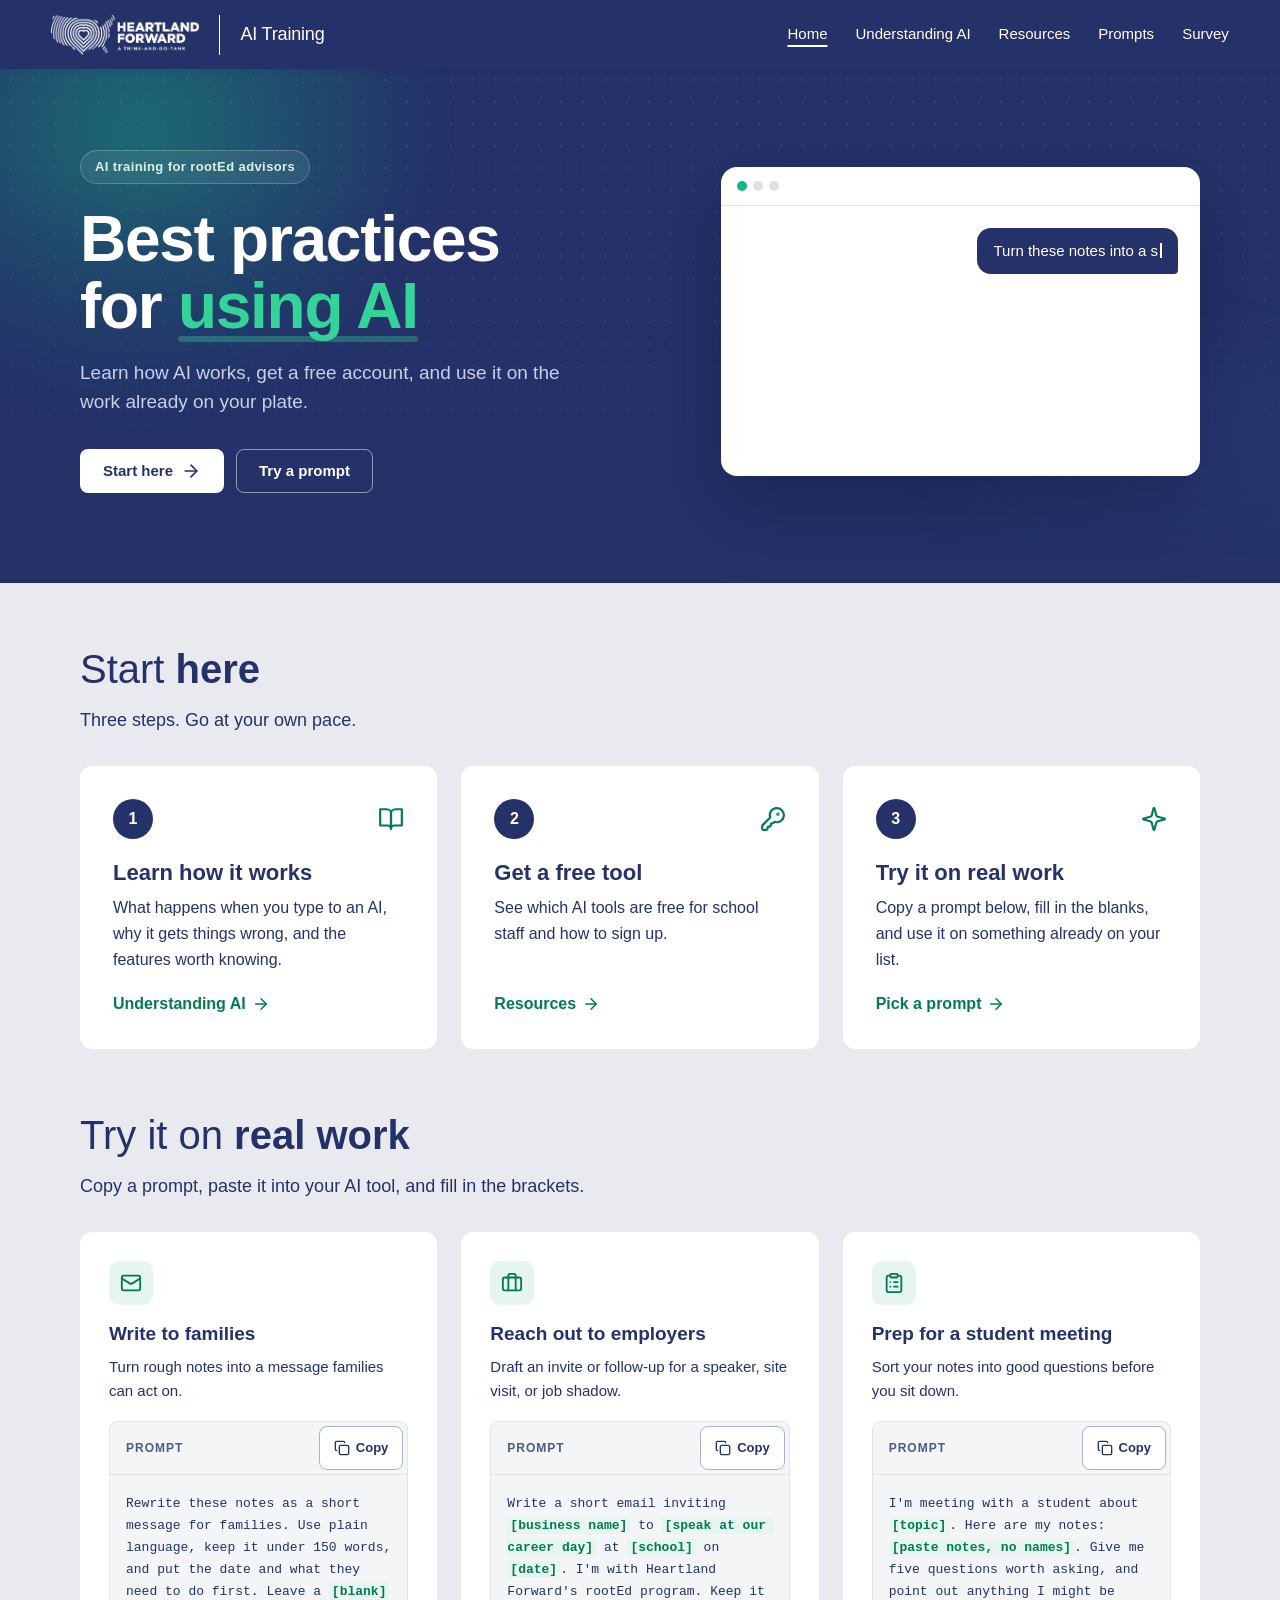
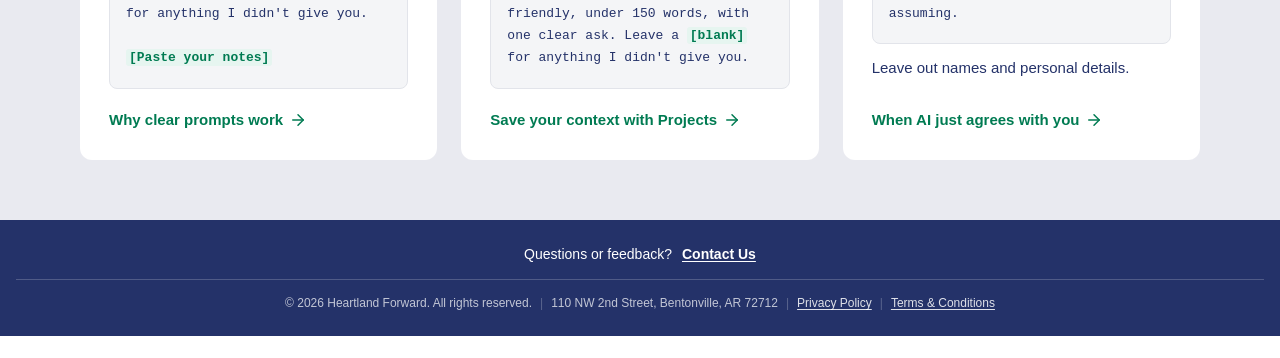
==== commit 84288522: "feat: redesign the home page and keep the header on pages opened from disk Home: - A navy hero that " ====
--- a/index.html
+++ b/index.html
@@ -12,15 +12,15 @@
     <meta property="og:site_name" content="Heartland Forward">
     <meta property="og:title" content="AI Training - Heartland Forward">
     <meta property="og:description" content="AI Training Resources for Heartland Forward rootEd Advisors. Learn to use AI tools to enhance your advising work.">
-    <meta property="og:url" content="https://will-trolinger.github.io/ai-training/">
-    <meta property="og:image" content="https://will-trolinger.github.io/ai-training/images/og.png">
+    <meta property="og:url" content="https://heartland-forward.github.io/ai-training/">
+    <meta property="og:image" content="https://heartland-forward.github.io/ai-training/images/og.png">
     <meta property="og:image:width" content="1200">
     <meta property="og:image:height" content="630">
     <meta property="og:image:alt" content="Best Practices for Using AI: AI training for rootEd advisors, from Heartland Forward">
     <meta name="twitter:card" content="summary_large_image">
     <meta name="twitter:title" content="AI Training - Heartland Forward">
     <meta name="twitter:description" content="AI Training Resources for Heartland Forward rootEd Advisors. Learn to use AI tools to enhance your advising work.">
-    <meta name="twitter:image" content="https://will-trolinger.github.io/ai-training/images/og.png">
+    <meta name="twitter:image" content="https://heartland-forward.github.io/ai-training/images/og.png">
     <link rel="stylesheet" href="css/tokens.css">
     <link rel="stylesheet" href="css/base.css">
     <link rel="stylesheet" href="css/shared.css">
@@ -28,49 +28,134 @@
     <link rel="stylesheet" href="css/style.css">
     <link rel="icon" href="images/branding/hf-logo.svg" type="image/svg+xml">
     <script src="js/header.js"></script>
+    <script src="js/home.js"></script>
+    <script src="js/copy.js" defer></script>
 </head>
 <body>
     <main>
-        <section class="landing-page-section">
-            <div class="landing-page-content">
-                <div class="landing-page-logo">
-                    <img src="images/branding/hf-logo.svg" alt="Heartland Forward">
+        <section class="home-hero">
+            <div class="home-hero-glow" aria-hidden="true"></div>
+            <div class="home-hero-inner">
+                <div class="home-hero-text">
+                    <span class="hero-kicker">AI training for rootEd advisors</span>
+                    <h1>Best practices for <span class="hero-accent">using AI</span></h1>
+                    <p>Learn how AI works, get a free account, and use it on the work already on your plate.</p>
+                    <div class="hero-actions">
+                        <a class="btn btn-hero" href="#start-here">Start here<svg class="icon" viewBox="0 0 24 24" aria-hidden="true" focusable="false"><path d="M5 12h14"/><path d="m12 5 7 7-7 7"/></svg></a>
+                        <a class="btn btn-hero-ghost" href="#try-it">Try a prompt</a>
+                    </div>
                 </div>
-                <h1 class="landing-page-title">Best Practices for Using AI</h1>
-                <p class="landing-page-subtitle">AI Training for rootEd Advisors</p>
-            </div>
-            <div class="scroll-indicator">
-                <span>Scroll to explore the training</span>
-                <svg class="scroll-arrow" fill="none" stroke="currentColor" viewBox="0 0 24 24">
-                    <path stroke-linecap="round" stroke-linejoin="round" stroke-width="2" d="M19 9l-7 7-7-7" />
-                </svg>
+                <div class="chat-demo" role="img" aria-label="Example: an advisor asks an AI tool to turn rough notes into a message for families, and it writes a short, clear note.">
+                    <div class="chat-demo-bar" aria-hidden="true"><span></span><span></span><span></span></div>
+                    <div class="chat-demo-body" aria-hidden="true">
+                        <div class="chat-bubble chat-user"><span class="chat-typed" data-text="Turn these notes into a short message for families: FAFSA night, Thursday 6pm, library, bring tax forms.">Turn these notes into a short message for families: FAFSA night, Thursday 6pm, library, bring tax forms.</span></div>
+                        <div class="chat-bubble chat-ai">
+                            <span class="chat-dots"><span></span><span></span><span></span></span>
+                            <span class="chat-reply">Hi families! Join us Thursday at 6 p.m. in the library for FAFSA Night. We&rsquo;ll walk through the form with you step by step. Please bring your tax forms. Questions? Just reply to this email.</span>
+                        </div>
+                    </div>
+                </div>
             </div>
         </section>
 
-        <section class="summary-section">
+        <section class="summary-section home-section" id="start-here">
             <div class="container">
-                <div class="section-header">
-                    <h2>Start <b>Here</b></h2>
-                    <p>Free AI tools, how they actually work, and how to get access on your school email.</p>
+                <div class="section-header reveal">
+                    <h2>Start <b>here</b></h2>
+                    <p>Three steps. Go at your own pace.</p>
                 </div>
+                <ol class="steps">
+                    <li class="reveal" style="--delay: 0ms">
+                        <a class="step-card card-hover" href="pages/how-ai-works.html">
+                            <span class="step-top">
+                                <span class="step-num" aria-hidden="true">1</span>
+                                <span class="step-icon"><svg class="icon" viewBox="0 0 24 24" aria-hidden="true" focusable="false"><path d="M2 3h6a4 4 0 0 1 4 4v14a3 3 0 0 0-3-3H2z"/><path d="M22 3h-6a4 4 0 0 0-4 4v14a3 3 0 0 1 3-3h7z"/></svg></span>
+                            </span>
+                            <h3><span class="visually-hidden">Step 1: </span>Learn how it works</h3>
+                            <p>What happens when you type to an AI, why it gets things wrong, and the features worth knowing.</p>
+                            <span class="link-arrow">Understanding AI<svg class="icon" viewBox="0 0 24 24" aria-hidden="true" focusable="false"><path d="M5 12h14"/><path d="m12 5 7 7-7 7"/></svg></span>
+                        </a>
+                    </li>
+                    <li class="reveal" style="--delay: 120ms">
+                        <a class="step-card card-hover" href="pages/resources.html">
+                            <span class="step-top">
+                                <span class="step-num" aria-hidden="true">2</span>
+                                <span class="step-icon"><svg class="icon" viewBox="0 0 24 24" aria-hidden="true" focusable="false"><path d="M2.586 17.414A2 2 0 0 0 2 18.828V21a1 1 0 0 0 1 1h3a1 1 0 0 0 1-1v-1a1 1 0 0 1 1-1h1a1 1 0 0 0 1-1v-1a1 1 0 0 1 1-1h.172a2 2 0 0 0 1.414-.586l.814-.814a6.5 6.5 0 1 0-4-4z"/><circle cx="16.5" cy="7.5" r=".5" fill="currentColor"/></svg></span>
+                            </span>
+                            <h3><span class="visually-hidden">Step 2: </span>Get a free tool</h3>
+                            <p>See which AI tools are free for school staff and how to sign up.</p>
+                            <span class="link-arrow">Resources<svg class="icon" viewBox="0 0 24 24" aria-hidden="true" focusable="false"><path d="M5 12h14"/><path d="m12 5 7 7-7 7"/></svg></span>
+                        </a>
+                    </li>
+                    <li class="reveal" style="--delay: 240ms">
+                        <a class="step-card card-hover" href="#try-it">
+                            <span class="step-top">
+                                <span class="step-num" aria-hidden="true">3</span>
+                                <span class="step-icon"><svg class="icon" viewBox="0 0 24 24" aria-hidden="true" focusable="false"><path d="M9.937 15.5A2 2 0 0 0 8.5 14.063l-6.135-1.582a.5.5 0 0 1 0-.962L8.5 9.936A2 2 0 0 0 9.937 8.5l1.582-6.135a.5.5 0 0 1 .963 0L14.063 8.5A2 2 0 0 0 15.5 9.937l6.135 1.581a.5.5 0 0 1 0 .964L15.5 14.063a2 2 0 0 0-1.437 1.437l-1.582 6.135a.5.5 0 0 1-.963 0z"/></svg></span>
+                            </span>
+                            <h3><span class="visually-hidden">Step 3: </span>Try it on real work</h3>
+                            <p>Copy a prompt below, fill in the blanks, and use it on something already on your list.</p>
+                            <span class="link-arrow">Pick a prompt<svg class="icon" viewBox="0 0 24 24" aria-hidden="true" focusable="false"><path d="M5 12h14"/><path d="m12 5 7 7-7 7"/></svg></span>
+                        </a>
+                    </li>
+                </ol>
+            </div>
+        </section>
 
-                <div class="summary-grid">
-                    <a href="pages/how-ai-works.html" class="summary-card card-link-reset">
-                        <h3>Understanding AI</h3>
-                        <div class="summary-score">Concepts</div>
-                        <p>What is actually happening when you talk to an AI: tokens, context, reasoning, tools, Projects, Artifacts, Skills, and Connectors.</p>
-                    </a>
+        <section class="summary-section home-section" id="try-it">
+            <div class="container">
+                <div class="section-header reveal">
+                    <h2>Try it on <b>real work</b></h2>
+                    <p>Copy a prompt, paste it into your AI tool, and fill in the brackets.</p>
+                </div>
+                <div class="task-grid">
+                    <article class="task-card card-hover reveal" style="--delay: 0ms">
+                        <span class="icon-tile"><svg class="icon" viewBox="0 0 24 24" aria-hidden="true" focusable="false"><rect width="20" height="16" x="2" y="4" rx="2"/><path d="m22 7-8.97 5.7a1.94 1.94 0 0 1-2.06 0L2 7"/></svg></span>
+                        <h3>Write to families</h3>
+                        <p>Turn rough notes into a message families can act on.</p>
+                        <div class="prompt-block">
+                            <div class="prompt-block-head">
+                                <span>Prompt</span>
+                                <button type="button" class="copy-btn" data-copy="prompt-families" data-copy-name="write to families prompt" hidden></button>
+                            </div>
+                            <pre class="prompt-text" id="prompt-families">Rewrite these notes as a short message for families. Use plain language, keep it under 150 words, and put the date and what they need to do first. Leave a <span class="fill">[blank]</span> for anything I didn't give you.
 
-                    <a href="pages/resources.html" class="summary-card card-link-reset">
-                        <h3>Resources</h3>
-                        <div class="summary-score">Free tools</div>
-                        <p>Curated K-12 AI tools with real education pricing and eligibility, plus step-by-step signup for the ones you can get free on your school email: Claude, ChatGPT, Khanmigo, and Canva. Plus how to check whether your district already gives you Copilot Chat or Gemini.</p>
-                    </a>
+<span class="fill">[Paste your notes]</span></pre>
+                        </div>
+                        <a class="link-arrow task-more" href="pages/how-ai-works.html#prompts-content">Why clear prompts work<svg class="icon" viewBox="0 0 24 24" aria-hidden="true" focusable="false"><path d="M5 12h14"/><path d="m12 5 7 7-7 7"/></svg></a>
+                    </article>
+                    <article class="task-card card-hover reveal" style="--delay: 120ms">
+                        <span class="icon-tile"><svg class="icon" viewBox="0 0 24 24" aria-hidden="true" focusable="false"><path d="M16 20V4a2 2 0 0 0-2-2h-4a2 2 0 0 0-2 2v16"/><rect width="20" height="14" x="2" y="6" rx="2"/></svg></span>
+                        <h3>Reach out to employers</h3>
+                        <p>Draft an invite or follow-up for a speaker, site visit, or job shadow.</p>
+                        <div class="prompt-block">
+                            <div class="prompt-block-head">
+                                <span>Prompt</span>
+                                <button type="button" class="copy-btn" data-copy="prompt-employers" data-copy-name="reach out to employers prompt" hidden></button>
+                            </div>
+                            <pre class="prompt-text" id="prompt-employers">Write a short email inviting <span class="fill">[business name]</span> to <span class="fill">[speak at our career day]</span> at <span class="fill">[school]</span> on <span class="fill">[date]</span>. I'm with Heartland Forward's rootEd program. Keep it friendly, under 150 words, with one clear ask. Leave a <span class="fill">[blank]</span> for anything I didn't give you.</pre>
+                        </div>
+                        <a class="link-arrow task-more" href="pages/how-ai-works.html#projects-content">Save your context with Projects<svg class="icon" viewBox="0 0 24 24" aria-hidden="true" focusable="false"><path d="M5 12h14"/><path d="m12 5 7 7-7 7"/></svg></a>
+                    </article>
+                    <article class="task-card card-hover reveal" style="--delay: 240ms">
+                        <span class="icon-tile"><svg class="icon" viewBox="0 0 24 24" aria-hidden="true" focusable="false"><rect width="8" height="4" x="8" y="2" rx="1"/><path d="M16 4h2a2 2 0 0 1 2 2v14a2 2 0 0 1-2 2H6a2 2 0 0 1-2-2V6a2 2 0 0 1 2-2h2"/><path d="M12 11h4"/><path d="M12 16h4"/><path d="M8 11h.01"/><path d="M8 16h.01"/></svg></span>
+                        <h3>Prep for a student meeting</h3>
+                        <p>Sort your notes into good questions before you sit down.</p>
+                        <div class="prompt-block">
+                            <div class="prompt-block-head">
+                                <span>Prompt</span>
+                                <button type="button" class="copy-btn" data-copy="prompt-meeting" data-copy-name="prep for a student meeting prompt" hidden></button>
+                            </div>
+                            <pre class="prompt-text" id="prompt-meeting">I'm meeting with a student about <span class="fill">[topic]</span>. Here are my notes: <span class="fill">[paste notes, no names]</span>. Give me five questions worth asking, and point out anything I might be assuming.</pre>
+                        </div>
+                        <p class="task-note">Leave out names and personal details.</p>
+                        <a class="link-arrow task-more" href="pages/how-ai-works.html#agreement-trap-content">When AI just agrees with you<svg class="icon" viewBox="0 0 24 24" aria-hidden="true" focusable="false"><path d="M5 12h14"/><path d="m12 5 7 7-7 7"/></svg></a>
+                    </article>
                 </div>
             </div>
         </section>
     </main>
-    <footer class="dashboard-footer">
+<footer class="dashboard-footer">
       <div class="footer-content">
         <span>Questions or feedback?</span>
         <a href="mailto:wtrolinger@heartlandforward.org,crews@heartlandforward.org?subject=AI%20Training%20Inquiry" class="footer-email-link">Contact Us</a>
--- a/css/tokens.css
+++ b/css/tokens.css
@@ -48,4 +48,23 @@
   --card-max: 1000px;
   /* MRI draws the header at 69px at every width */
   --nav-height: 69px;
+
+  /* ---- Site additions (not in MRI) ----
+     Each text pair below is checked to 4.5:1 or better. */
+  /* Navy-tinted panel for "heads-up" callouts: navy text is 10.6:1 on it.
+     (Avoid --text-muted on --page-gray: 4.34:1 fails AA; use --text-light.) */
+  --navy-tint: #eef0f6;
+  /* Caution and stop colors for the safe-to-paste guide. The -text values
+     pass AA on white and on their tints; the plain values are borders only. */
+  --amber: #d97706;
+  --amber-text: #92400e;
+  --amber-tint: #fdf3e2;
+  --red: #dc2626;
+  --red-text: #a61b1b;
+  --red-tint: #fcebeb;
+  /* Motion: short and quiet, and turned off for reduced-motion users */
+  --dur: 180ms;
+  --ease: cubic-bezier(0.2, 0.7, 0.3, 1);
+  /* Width of the "On this page" sidebar on long pages */
+  --toc-width: 236px;
 }
--- a/css/style.css
+++ b/css/style.css
@@ -741,3 +741,1497 @@
     font-size: 16px;
   }
 }
+
+/* ============================================
+   REVAMP COMPONENTS
+   Added for the site revamp. Everything here builds on the MRI look above:
+   navy on white, flat cards on the gray band, hairlines for structure, and
+   green as the single accent. Interactive cards get a hairline border that
+   turns green on hover, plus a 2px lift, instead of a shadow.
+   ============================================ */
+
+html {
+  scroll-padding-top: 24px;
+}
+
+@media (prefers-reduced-motion: no-preference) {
+  html {
+    scroll-behavior: smooth;
+  }
+}
+
+/* Screen-reader-only text, for the copy button's live message */
+.visually-hidden {
+  position: absolute !important;
+  width: 1px;
+  height: 1px;
+  padding: 0;
+  margin: -1px;
+  overflow: hidden;
+  clip: rect(0, 0, 0, 0);
+  white-space: nowrap;
+  border: 0;
+}
+
+/* Inline SVG icons: Lucide-style strokes, decorative unless labelled */
+.icon {
+  width: 20px;
+  height: 20px;
+  flex-shrink: 0;
+  stroke: currentColor;
+  fill: none;
+  stroke-width: 2;
+  stroke-linecap: round;
+  stroke-linejoin: round;
+}
+
+/* Small tracked-caps label above a heading */
+.eyebrow {
+  display: block;
+  margin: 0 0 10px;
+  font-size: var(--text-floor);
+  font-weight: 700;
+  letter-spacing: 1.2px;
+  text-transform: uppercase;
+  color: var(--green-text);
+}
+
+/* ---- Buttons ---- */
+
+.btn {
+  display: inline-flex;
+  align-items: center;
+  justify-content: center;
+  gap: 8px;
+  min-height: 44px;
+  padding: 0 22px;
+  border: 1px solid transparent;
+  border-radius: var(--radius-control);
+  font-family: var(--font);
+  font-size: 15px;
+  font-weight: 700;
+  line-height: 1.2;
+  text-decoration: none;
+  cursor: pointer;
+  transition: background-color var(--dur) var(--ease), border-color var(--dur) var(--ease),
+    color var(--dur) var(--ease);
+}
+
+.btn-primary {
+  background: var(--navy);
+  color: #fff;
+}
+
+.btn-primary:hover {
+  background: var(--navy-dark);
+}
+
+.btn-secondary {
+  background: var(--bg);
+  color: var(--navy);
+  border-color: var(--rule-strong);
+}
+
+.btn-secondary:hover {
+  border-color: var(--navy);
+}
+
+.btn-small {
+  min-height: 36px;
+  padding: 0 14px;
+  font-size: 13px;
+}
+
+/* ---- Landing hero additions ---- */
+
+.hero-actions {
+  display: flex;
+  flex-wrap: wrap;
+  justify-content: center;
+  gap: 12px;
+  margin-top: 36px;
+}
+
+.landing-page-lead {
+  max-width: 680px;
+  margin: 16px auto 0;
+  font-size: 17px;
+  line-height: 1.6;
+  color: var(--text-light);
+}
+
+/* ---- Masthead meta: read time and what you get ---- */
+
+.masthead-meta {
+  display: flex;
+  flex-wrap: wrap;
+  justify-content: center;
+  gap: 10px;
+  margin: 24px 0 0;
+  padding: 0;
+  list-style: none;
+}
+
+.masthead-meta li {
+  display: inline-flex;
+  align-items: center;
+  gap: 6px;
+  padding: 6px 14px;
+  border-radius: var(--radius-badge);
+  background: var(--panel);
+  font-size: 14px;
+  color: var(--text-light);
+}
+
+.masthead-meta .icon {
+  width: 16px;
+  height: 16px;
+  color: var(--green-text);
+}
+
+/* "Updated November 2026" under a page title: small and quiet */
+.page-masthead .masthead-updated {
+  margin-top: 14px;
+  font-size: 14px;
+  color: var(--text-muted);
+}
+
+/* One-sentence overview at the top of a tool card */
+.prose-section .card-summary {
+  font-size: 17px;
+  color: var(--navy);
+}
+
+.prose-section h4:first-child,
+.prose-section .card-summary + h4 {
+  margin-top: 0;
+}
+
+/* ---- Interactive cards (steps, tasks, resources) ---- */
+
+.card-hover {
+  border: 1px solid transparent;
+  transition: border-color var(--dur) var(--ease), transform var(--dur) var(--ease);
+}
+
+a.card-hover:hover,
+.card-hover:has(a:hover) {
+  border-color: var(--green);
+}
+
+@media (prefers-reduced-motion: no-preference) {
+  a.card-hover:hover {
+    transform: translateY(-2px);
+  }
+}
+
+/* ---- Start-here steps ---- */
+
+.steps {
+  display: grid;
+  grid-template-columns: repeat(3, minmax(0, 1fr));
+  gap: 24px;
+  margin: 0;
+  padding: 0;
+  list-style: none;
+}
+
+.step-card {
+  display: flex;
+  flex-direction: column;
+  height: 100%;
+  padding: 32px;
+  border-radius: var(--radius);
+  background: var(--bg-card);
+  color: var(--text);
+  text-decoration: none;
+}
+
+.step-num {
+  display: inline-flex;
+  align-items: center;
+  justify-content: center;
+  width: 36px;
+  height: 36px;
+  margin-bottom: 18px;
+  border-radius: 50%;
+  background: var(--green-tint);
+  color: var(--green-text);
+  font-size: 16px;
+  font-weight: 700;
+}
+
+.step-card h3 {
+  margin: 0 0 8px;
+  font-size: 22px;
+  font-weight: 700;
+  line-height: 1.3;
+  color: var(--navy);
+}
+
+.step-card p {
+  flex: 1;
+  margin: 0 0 20px;
+  font-size: 16px;
+  line-height: 1.6;
+}
+
+.step-meta {
+  display: flex;
+  align-items: center;
+  justify-content: space-between;
+  gap: 12px;
+  font-size: 14px;
+  color: var(--text-light);
+}
+
+.link-arrow {
+  display: inline-flex;
+  align-items: center;
+  gap: 6px;
+  font-weight: 700;
+  color: var(--green-text);
+  text-decoration: none;
+}
+
+.link-arrow .icon {
+  width: 18px;
+  height: 18px;
+  transition: transform var(--dur) var(--ease);
+}
+
+a:hover .link-arrow .icon,
+a.link-arrow:hover .icon {
+  transform: translateX(3px);
+}
+
+a.link-arrow:hover {
+  text-decoration: underline;
+  text-underline-offset: 3px;
+}
+
+/* ---- "I want to..." task cards ---- */
+
+.task-grid {
+  display: grid;
+  grid-template-columns: repeat(3, minmax(0, 1fr));
+  gap: 24px;
+}
+
+.task-card {
+  display: flex;
+  flex-direction: column;
+  padding: 28px;
+  border-radius: var(--radius);
+  background: var(--bg-card);
+}
+
+.icon-tile {
+  display: inline-flex;
+  align-items: center;
+  justify-content: center;
+  width: 44px;
+  height: 44px;
+  margin-bottom: 16px;
+  border-radius: 10px;
+  background: var(--green-tint);
+  color: var(--green-text);
+}
+
+.icon-tile .icon {
+  width: 22px;
+  height: 22px;
+}
+
+.task-card h3 {
+  margin: 0 0 8px;
+  font-size: 19px;
+  font-weight: 700;
+  line-height: 1.35;
+  color: var(--navy);
+}
+
+.task-card p {
+  margin: 0 0 18px;
+  font-size: 15px;
+  line-height: 1.6;
+  color: var(--text);
+}
+
+.chip-list {
+  display: flex;
+  flex-wrap: wrap;
+  gap: 8px;
+  margin: auto 0 0;
+  padding: 0;
+  list-style: none;
+}
+
+.chip-link {
+  display: inline-flex;
+  align-items: center;
+  min-height: 44px;
+  padding: 0 14px;
+  border: 1px solid var(--rule-strong);
+  border-radius: var(--radius-badge);
+  font-size: 14px;
+  font-weight: 700;
+  color: var(--navy);
+  text-decoration: none;
+  transition: background-color var(--dur) var(--ease), border-color var(--dur) var(--ease);
+}
+
+.chip-link:hover {
+  border-color: var(--green);
+  background: var(--green-tint);
+}
+
+/* A small status pill, e.g. "Checked Nov 2026" or "Free" */
+.chip {
+  display: inline-flex;
+  align-items: center;
+  gap: 6px;
+  padding: 4px 10px;
+  border-radius: var(--radius-badge);
+  background: var(--panel);
+  font-size: var(--text-floor);
+  font-weight: 700;
+  color: var(--text-light);
+  white-space: nowrap;
+}
+
+.chip-green {
+  background: var(--green-tint);
+  color: var(--green-text);
+}
+
+/* ---- Callouts ---- */
+
+.callout {
+  display: flex;
+  gap: 14px;
+  margin: 0 0 20px;
+  padding: 18px 20px;
+  border-radius: var(--radius-control);
+  font-size: 16px;
+  line-height: 1.6;
+  color: var(--navy);
+}
+
+.callout > .icon {
+  width: 22px;
+  height: 22px;
+  margin-top: 2px;
+}
+
+.callout-body > :last-child,
+.prose-section .callout-body > :last-child {
+  margin-bottom: 0;
+}
+
+.prose-section .callout p,
+.prose-section .callout ul,
+.prose-section .callout ol {
+  margin-bottom: 8px;
+  color: var(--navy);
+}
+
+.callout-label {
+  display: block;
+  margin-bottom: 4px;
+  font-size: var(--text-floor);
+  font-weight: 700;
+  letter-spacing: 1px;
+  text-transform: uppercase;
+}
+
+.callout-tip {
+  background: var(--green-tint);
+}
+
+.callout-tip > .icon,
+.callout-tip .callout-label {
+  color: var(--green-text);
+}
+
+.callout-note {
+  background: var(--navy-tint);
+}
+
+.callout-ask {
+  border: 1px solid var(--rule-strong);
+  background: var(--bg);
+}
+
+/* "Try it" line at the end of a concept section */
+.try-it {
+  display: flex;
+  gap: 10px;
+  align-items: flex-start;
+  margin: 24px 0 0;
+  padding: 14px 16px;
+  border-left: 3px solid var(--green);
+  background: var(--panel);
+  border-radius: 0 var(--radius-sm) var(--radius-sm) 0;
+}
+
+.prose-section .try-it {
+  margin-bottom: 0;
+}
+
+.try-it .icon {
+  margin-top: 3px;
+  color: var(--green-text);
+}
+
+/* ---- Pages with an "On this page" sidebar ---- */
+
+.page-with-toc {
+  display: grid;
+  grid-template-columns: var(--toc-width) minmax(0, var(--card-max));
+  gap: 40px;
+  align-items: start;
+  justify-content: center;
+}
+
+.page-with-toc > .container {
+  width: 100%;
+  max-width: var(--card-max);
+  margin: 0;
+}
+
+.toc {
+  position: sticky;
+  top: 24px;
+  max-height: calc(100vh - 48px);
+  overflow-y: auto;
+  font-size: 14px;
+}
+
+.toc-toggle {
+  display: none;
+}
+
+.toc-title {
+  margin: 0 0 12px;
+  font-size: var(--text-floor);
+  font-weight: 700;
+  letter-spacing: 1.2px;
+  text-transform: uppercase;
+  color: var(--text-light);
+}
+
+.toc ol {
+  margin: 0;
+  padding: 0;
+  list-style: none;
+  border-left: 1px solid var(--rule-strong);
+}
+
+.toc-group-label {
+  padding: 14px 12px 6px 16px;
+  font-size: var(--text-floor);
+  font-weight: 700;
+  letter-spacing: 0.6px;
+  text-transform: uppercase;
+  color: var(--navy);
+}
+
+.toc-group-label:first-child {
+  padding-top: 0;
+}
+
+.toc a {
+  display: block;
+  margin-left: -1px;
+  padding: 7px 12px 7px 16px;
+  border-left: 2px solid transparent;
+  color: var(--text-light);
+  line-height: 1.35;
+  text-decoration: none;
+}
+
+.toc a:hover {
+  color: var(--navy);
+  text-decoration: underline;
+  text-underline-offset: 3px;
+}
+
+.toc a.is-active {
+  border-left-color: var(--green);
+  color: var(--navy);
+  font-weight: 700;
+}
+
+.toc-actions {
+  display: flex;
+  flex-wrap: wrap;
+  gap: 8px;
+  margin-top: 18px;
+}
+
+.toc-actions .btn-small {
+  min-height: 44px;
+}
+
+/* Sidebar becomes a collapsible bar above the content */
+@media (max-width: 1000px) {
+  .page-with-toc {
+    grid-template-columns: minmax(0, var(--card-max));
+    gap: 24px;
+  }
+
+  .toc {
+    position: static;
+    max-height: none;
+    overflow: visible;
+    padding: 4px 24px;
+    border-radius: var(--radius);
+    background: var(--bg-card);
+  }
+
+  .toc-toggle {
+    display: flex;
+    justify-content: space-between;
+    align-items: center;
+    width: 100%;
+    min-height: 52px;
+    padding: 0;
+    border: 0;
+    background: none;
+    font-family: var(--font);
+    font-size: 16px;
+    font-weight: 700;
+    color: var(--navy);
+    cursor: pointer;
+  }
+
+  .toc-toggle .icon {
+    color: var(--green-text);
+    transition: transform var(--dur) var(--ease);
+  }
+
+  .toc.is-open .toc-toggle .icon {
+    transform: rotate(180deg);
+  }
+
+  .toc-body {
+    display: none;
+    padding: 8px 0 20px;
+  }
+
+  .toc.is-open .toc-body {
+    display: block;
+  }
+
+  .toc-title {
+    display: none;
+  }
+}
+
+/* Group heading between cards on long pages (e.g. "The basics") */
+.toc-group {
+  margin: 0 0 24px;
+}
+
+.toc-group + .metrics-section,
+.toc-group + .chart-card {
+  margin-top: 0;
+}
+
+.metrics-section + .toc-group,
+.chart-card + .toc-group {
+  margin-top: 72px;
+}
+
+/* A run of collapsed cards that sit closer together than full sections */
+.card-stack .metrics-section {
+  margin-bottom: 16px;
+  padding: 28px 32px;
+}
+
+.card-stack .metrics-section:last-child {
+  margin-bottom: 0;
+}
+
+.card-stack .metrics-section-header h3 {
+  font-size: 24px;
+}
+
+.card-stack + .toc-group,
+.callout + .metrics-section {
+  margin-top: 0;
+}
+
+.card-stack + .toc-group {
+  margin-top: 72px;
+}
+
+/* Short fact beside a collapsible title, readable while the card is shut */
+.card-hint {
+  display: block;
+  margin-top: 4px;
+  font-size: 15px;
+  font-weight: 400;
+  line-height: 1.4;
+  color: var(--text-light);
+}
+
+/* Chips at the top of a card: price, who signs up, last checked */
+.card-meta,
+.prose-section .card-meta {
+  display: flex;
+  flex-wrap: wrap;
+  gap: 8px;
+  margin: 0 0 20px;
+}
+
+.resource-card .card-meta {
+  margin: 0;
+}
+
+.resource-card .card-meta:empty {
+  display: none;
+}
+
+/* The ask-your-school callout sits on the gray band, above the cards */
+.container > .callout {
+  margin-bottom: 24px;
+}
+
+@media (max-width: 768px) {
+  .card-stack .metrics-section {
+    padding: 20px 24px;
+  }
+
+  .card-stack .metrics-section-header h3 {
+    font-size: 20px;
+  }
+}
+
+/* ---- Prompt blocks with a copy button ---- */
+
+.prompt-block {
+  margin: 8px 0 20px;
+  border: 1px solid var(--border);
+  border-radius: var(--radius-control);
+  background: var(--panel);
+}
+
+.prompt-block-head {
+  display: flex;
+  justify-content: space-between;
+  align-items: center;
+  gap: 12px;
+  min-height: 52px;
+  padding: 4px 4px 4px 16px;
+  border-bottom: 1px solid var(--border);
+  font-size: var(--text-floor);
+  font-weight: 700;
+  letter-spacing: 1px;
+  text-transform: uppercase;
+  color: var(--text-light);
+}
+
+.prompt-text {
+  margin: 0;
+  padding: 18px 16px;
+  font-family: var(--font-mono);
+  font-size: 14px;
+  line-height: 1.7;
+  white-space: pre-wrap;
+  word-break: break-word;
+  color: var(--navy);
+}
+
+/* Bracketed fill-ins inside a prompt */
+.fill {
+  padding: 1px 3px;
+  border-radius: 3px;
+  background: var(--green-tint);
+  color: var(--green-text);
+  font-weight: 700;
+}
+
+.copy-btn {
+  display: inline-flex;
+  align-items: center;
+  gap: 6px;
+  min-height: 44px;
+  padding: 0 14px;
+  border: 1px solid var(--rule-strong);
+  border-radius: var(--radius-control);
+  background: var(--bg);
+  font-family: var(--font);
+  font-size: 13px;
+  font-weight: 700;
+  letter-spacing: normal;
+  text-transform: none;
+  color: var(--navy);
+  cursor: pointer;
+  transition: border-color var(--dur) var(--ease), color var(--dur) var(--ease);
+}
+
+.copy-btn[hidden] {
+  display: none;
+}
+
+.copy-btn:hover {
+  border-color: var(--navy);
+}
+
+.copy-btn .icon {
+  width: 16px;
+  height: 16px;
+}
+
+.copy-btn.is-copied {
+  border-color: var(--green);
+  color: var(--green-text);
+}
+
+/* Short labelled notes under a prompt: "Why it works", "Make it better" */
+.prompt-notes {
+  display: grid;
+  grid-template-columns: repeat(2, minmax(0, 1fr));
+  gap: 16px;
+  margin: 0;
+}
+
+.prompt-notes > div {
+  padding: 16px 18px;
+  border-radius: var(--radius-control);
+  background: var(--panel);
+}
+
+.prompt-notes dt {
+  margin: 0 0 4px;
+  font-size: var(--text-floor);
+  font-weight: 700;
+  letter-spacing: 1px;
+  text-transform: uppercase;
+  color: var(--green-text);
+}
+
+.prompt-notes dd {
+  margin: 0;
+  font-size: 15px;
+  line-height: 1.6;
+  color: var(--navy);
+}
+
+/* ---- Safe-to-paste guide ---- */
+
+.safety-grid {
+  display: grid;
+  grid-template-columns: repeat(3, minmax(0, 1fr));
+  gap: 16px;
+  margin: 0 0 20px;
+}
+
+.safety-card {
+  padding: 20px;
+  border-top: 4px solid;
+  border-radius: var(--radius-sm) var(--radius-sm) var(--radius-control) var(--radius-control);
+}
+
+.safety-card h4,
+.prose-section .safety-card h4 {
+  display: flex;
+  align-items: center;
+  gap: 8px;
+  margin: 0 0 10px;
+  font-size: 17px;
+}
+
+.prose-section .safety-card ul {
+  margin: 0;
+  padding-left: 18px;
+  font-size: 15px;
+}
+
+.safety-go {
+  border-color: var(--green);
+  background: var(--green-tint);
+}
+
+.safety-go h4 {
+  color: var(--green-text);
+}
+
+.safety-caution {
+  border-color: var(--amber);
+  background: var(--amber-tint);
+}
+
+.prose-section .safety-caution h4 {
+  color: var(--amber-text);
+}
+
+.safety-stop {
+  border-color: var(--red);
+  background: var(--red-tint);
+}
+
+.prose-section .safety-stop h4 {
+  color: var(--red-text);
+}
+
+/* ---- Checklist (static) ---- */
+
+.checklist,
+.prose-section .checklist {
+  margin: 0 0 16px;
+  padding: 0;
+  list-style: none;
+}
+
+.checklist li {
+  display: flex;
+  gap: 12px;
+  align-items: flex-start;
+  padding: 12px 0;
+  border-bottom: 1px solid var(--rule);
+}
+
+.checklist li:last-child {
+  border-bottom: 0;
+}
+
+.checklist .icon {
+  margin-top: 3px;
+  color: var(--green-text);
+}
+
+/* ---- Numbered stages (rollout path) ---- */
+
+.stages {
+  display: grid;
+  grid-template-columns: repeat(3, minmax(0, 1fr));
+  gap: 16px;
+  margin: 0 0 20px;
+  padding: 0;
+  list-style: none;
+  counter-reset: stage;
+}
+
+.stages li {
+  padding: 20px;
+  border-radius: var(--radius-control);
+  background: var(--panel);
+  counter-increment: stage;
+}
+
+.stages li::before {
+  content: "Stage " counter(stage);
+  display: block;
+  margin-bottom: 6px;
+  font-size: var(--text-floor);
+  font-weight: 700;
+  letter-spacing: 1px;
+  text-transform: uppercase;
+  color: var(--green-text);
+}
+
+.prose-section .stages strong {
+  display: block;
+  margin-bottom: 4px;
+}
+
+/* ---- Resource link cards ---- */
+
+.resource-grid {
+  display: grid;
+  grid-template-columns: repeat(2, minmax(0, 1fr));
+  gap: 16px;
+  margin: 0 0 8px;
+  padding: 0;
+  list-style: none;
+}
+
+.prose-section .resource-grid {
+  padding: 0;
+}
+
+.resource-grid li {
+  margin: 0;
+}
+
+.resource-card {
+  display: flex;
+  flex-direction: column;
+  height: 100%;
+  padding: 20px;
+  border-radius: var(--radius-control);
+  background: var(--panel);
+}
+
+.resource-card h4,
+.prose-section .resource-card h4 {
+  margin: 0 0 4px;
+  font-size: 17px;
+}
+
+.resource-source,
+.prose-section .resource-card .resource-source {
+  flex: none;
+  margin: 0 0 10px;
+  font-size: 13px;
+  color: var(--text-light);
+}
+
+.prose-section .resource-card p {
+  flex: 1;
+  margin: 0 0 12px;
+  font-size: 15px;
+}
+
+/* ---- Home: "bring AI to your school" band ---- */
+
+.feature-band {
+  display: flex;
+  align-items: center;
+  justify-content: space-between;
+  gap: 32px;
+  padding: var(--card-pad);
+  border-radius: var(--radius);
+  background: var(--bg-card);
+  border-left: 4px solid var(--green);
+}
+
+.feature-band h2 {
+  margin: 0 0 10px;
+  font-size: 28px;
+  font-weight: 400;
+  line-height: 1.3;
+  color: var(--navy);
+}
+
+.feature-band h2 b {
+  font-weight: 700;
+}
+
+.feature-band p {
+  max-width: 560px;
+  margin: 0;
+  font-size: 16px;
+  line-height: 1.6;
+  color: var(--text);
+}
+
+.feature-band-actions {
+  display: flex;
+  flex-direction: column;
+  gap: 12px;
+  flex-shrink: 0;
+}
+
+@media (max-width: 900px) {
+  .feature-band {
+    flex-direction: column;
+    align-items: flex-start;
+  }
+
+  .feature-band-actions {
+    flex-direction: row;
+    flex-wrap: wrap;
+  }
+}
+
+/* ---- Home: hero ----
+   Navy, continuous with the header, with two slow green and blue glows and
+   a faint dot grid behind the text. A chat window on the right shows what
+   using AI looks like (js/home.js types it out once). */
+
+.home-hero {
+  position: relative;
+  overflow: hidden;
+  padding: clamp(56px, 9vh, 104px) var(--band-gutter) clamp(64px, 10vh, 120px);
+  background: var(--navy);
+  color: #fff;
+  isolation: isolate;
+}
+
+.home-hero :focus-visible {
+  outline-color: #fff;
+}
+
+.home-hero-glow {
+  position: absolute;
+  inset: 0;
+  z-index: -1;
+  pointer-events: none;
+  background-image: radial-gradient(rgba(255, 255, 255, 0.09) 1px, transparent 1px);
+  background-size: 22px 22px;
+  -webkit-mask-image: linear-gradient(to bottom, #000 20%, transparent 95%);
+  mask-image: linear-gradient(to bottom, #000 20%, transparent 95%);
+}
+
+.home-hero-glow::before,
+.home-hero-glow::after {
+  content: "";
+  position: absolute;
+  border-radius: 50%;
+  filter: blur(20px);
+}
+
+.home-hero-glow::before {
+  width: 640px;
+  height: 640px;
+  top: -260px;
+  left: -180px;
+  background: radial-gradient(circle, rgba(16, 185, 129, 0.42), transparent 65%);
+}
+
+.home-hero-glow::after {
+  width: 560px;
+  height: 560px;
+  right: -160px;
+  bottom: -260px;
+  background: radial-gradient(circle, rgba(96, 128, 235, 0.45), transparent 65%);
+}
+
+@media (prefers-reduced-motion: no-preference) {
+  .home-hero-glow::before {
+    animation: glow-drift-a 16s ease-in-out infinite alternate;
+  }
+
+  .home-hero-glow::after {
+    animation: glow-drift-b 19s ease-in-out infinite alternate;
+  }
+
+  .chat-demo {
+    animation: float 7s ease-in-out infinite;
+  }
+
+  .hero-accent::after {
+    animation: underline-in 0.9s 0.3s var(--ease) both;
+  }
+}
+
+@keyframes glow-drift-a {
+  to {
+    transform: translate(90px, 70px) scale(1.12);
+  }
+}
+
+@keyframes glow-drift-b {
+  to {
+    transform: translate(-80px, -50px) scale(1.08);
+  }
+}
+
+@keyframes float {
+  50% {
+    transform: translateY(-8px);
+  }
+}
+
+@keyframes underline-in {
+  from {
+    transform: scaleX(0);
+  }
+}
+
+.home-hero-inner {
+  display: grid;
+  grid-template-columns: minmax(0, 1.1fr) minmax(0, 0.9fr);
+  gap: 56px;
+  align-items: center;
+  max-width: 1120px;
+  margin: 0 auto;
+}
+
+.hero-kicker {
+  display: inline-flex;
+  padding: 6px 14px;
+  border: 1px solid rgba(255, 255, 255, 0.2);
+  border-radius: var(--radius-badge);
+  background: rgba(255, 255, 255, 0.08);
+  font-size: 13px;
+  font-weight: 700;
+  letter-spacing: 0.4px;
+  color: #d7f2e8;
+}
+
+.home-hero h1 {
+  margin: 22px 0 18px;
+  font-size: clamp(2.5rem, 5vw, 64px);
+  font-weight: 700;
+  line-height: 1.05;
+  letter-spacing: -0.02em;
+  color: #fff;
+  text-wrap: balance;
+}
+
+/* #34d399 on navy is 6.3:1 */
+.hero-accent {
+  position: relative;
+  display: inline-block;
+  color: #34d399;
+}
+
+.hero-accent::after {
+  content: "";
+  position: absolute;
+  left: 0;
+  right: 0;
+  bottom: -2px;
+  height: 6px;
+  border-radius: 3px;
+  background: rgba(52, 211, 153, 0.35);
+  transform-origin: left;
+}
+
+.home-hero-text > p {
+  max-width: 520px;
+  margin: 0;
+  font-size: 19px;
+  line-height: 1.55;
+  color: #c9cfe6;
+}
+
+.home-hero .hero-actions {
+  justify-content: flex-start;
+  margin-top: 32px;
+}
+
+.btn-hero {
+  background: #fff;
+  color: var(--navy);
+}
+
+.btn-hero:hover {
+  background: var(--green-tint);
+}
+
+.btn-hero-ghost {
+  border-color: rgba(255, 255, 255, 0.5);
+  color: #fff;
+}
+
+.btn-hero-ghost:hover {
+  border-color: #fff;
+  background: rgba(255, 255, 255, 0.08);
+}
+
+/* The chat window */
+.chat-demo {
+  border-radius: 16px;
+  background: #fff;
+  box-shadow: 0 30px 70px rgba(10, 16, 45, 0.35);
+  color: var(--navy);
+}
+
+.chat-demo-bar {
+  display: flex;
+  gap: 6px;
+  padding: 14px 16px;
+  border-bottom: 1px solid var(--border);
+}
+
+.chat-demo-bar span {
+  width: 10px;
+  height: 10px;
+  border-radius: 50%;
+  background: var(--rule);
+}
+
+.chat-demo-bar span:first-child {
+  background: var(--green-light);
+}
+
+.chat-demo-body {
+  display: flex;
+  flex-direction: column;
+  gap: 14px;
+  min-height: 270px;
+  padding: 22px;
+}
+
+.chat-bubble {
+  max-width: 88%;
+  padding: 12px 16px;
+  border-radius: 14px;
+  font-size: 15px;
+  line-height: 1.5;
+}
+
+.chat-user {
+  align-self: flex-end;
+  border-bottom-right-radius: 4px;
+  background: var(--navy);
+  color: #fff;
+}
+
+.chat-ai {
+  align-self: flex-start;
+  border-bottom-left-radius: 4px;
+  background: var(--green-tint);
+  color: var(--navy);
+}
+
+.chat-dots {
+  display: none;
+  gap: 5px;
+  padding: 4px 0;
+}
+
+.chat-dots span {
+  width: 7px;
+  height: 7px;
+  border-radius: 50%;
+  background: var(--green-text);
+  animation: dot-blink 1s infinite;
+}
+
+.chat-dots span:nth-child(2) {
+  animation-delay: 0.15s;
+}
+
+.chat-dots span:nth-child(3) {
+  animation-delay: 0.3s;
+}
+
+@keyframes dot-blink {
+  50% {
+    opacity: 0.25;
+  }
+}
+
+/* States set by js/home.js. Without them the finished chat simply shows. */
+.chat-demo.is-animated .chat-ai {
+  opacity: 0;
+  transform: translateY(8px);
+  transition: opacity 0.4s var(--ease), transform 0.4s var(--ease);
+}
+
+.chat-demo.is-thinking .chat-ai,
+.chat-demo.is-replied .chat-ai {
+  opacity: 1;
+  transform: none;
+}
+
+.chat-demo.is-thinking .chat-dots {
+  display: inline-flex;
+}
+
+.chat-demo.is-thinking .chat-reply {
+  display: none;
+}
+
+.chat-demo.is-typing .chat-typed::after {
+  content: "";
+  display: inline-block;
+  width: 2px;
+  height: 1em;
+  margin-left: 2px;
+  vertical-align: -2px;
+  background: #fff;
+  animation: caret 0.8s steps(1) infinite;
+}
+
+@keyframes caret {
+  50% {
+    opacity: 0;
+  }
+}
+
+/* ---- Home: steps and prompt cards ---- */
+
+/* Line the home bands up with the hero's 1120px column */
+.summary-section.home-section .container {
+  max-width: 1120px;
+}
+
+.home-section .section-header h2 {
+  font-size: 40px;
+}
+
+.step-top {
+  display: flex;
+  align-items: center;
+  justify-content: space-between;
+  margin-bottom: 20px;
+}
+
+.step-top .step-num {
+  width: 40px;
+  height: 40px;
+  margin: 0;
+  background: var(--navy);
+  color: #fff;
+}
+
+.step-icon {
+  display: inline-flex;
+  color: var(--green-text);
+}
+
+.step-icon .icon {
+  width: 26px;
+  height: 26px;
+}
+
+.steps > li {
+  display: flex;
+}
+
+.steps .step-card {
+  width: 100%;
+}
+
+.step-card:hover .step-num {
+  background: var(--green-text);
+}
+
+.task-card .prompt-block {
+  margin: 0 0 12px;
+}
+
+.task-card .prompt-text {
+  font-size: 13px;
+}
+
+.task-note {
+  margin: 0 0 12px;
+  font-size: 14px;
+  color: var(--text-light);
+}
+
+.task-more {
+  margin-top: auto;
+  padding-top: 8px;
+  font-size: 15px;
+}
+
+/* Fade-up on scroll, set up by js/home.js */
+.js-reveal .reveal {
+  opacity: 0;
+  transform: translateY(18px);
+  transition: opacity 0.6s var(--ease), transform 0.6s var(--ease);
+  transition-delay: var(--delay, 0ms);
+}
+
+.js-reveal .reveal.is-visible {
+  opacity: 1;
+  transform: none;
+}
+
+@media (max-width: 900px) {
+  .home-hero-inner {
+    grid-template-columns: 1fr;
+    gap: 40px;
+  }
+
+  .home-section .section-header h2 {
+    font-size: 30px;
+  }
+}
+
+@media print {
+  .reveal {
+    opacity: 1 !important;
+    transform: none !important;
+  }
+
+  .home-hero {
+    background: #fff;
+    color: var(--navy);
+  }
+}
+
+/* ---- Responsive ---- */
+
+@media (max-width: 900px) {
+  .steps,
+  .task-grid {
+    grid-template-columns: 1fr;
+  }
+
+  .safety-grid,
+  .stages,
+  .resource-grid,
+  .prompt-notes {
+    grid-template-columns: 1fr;
+  }
+}
+
+@media (min-width: 601px) and (max-width: 900px) {
+  .task-grid {
+    grid-template-columns: repeat(2, minmax(0, 1fr));
+  }
+}
+
+@media (max-width: 768px) {
+  .step-card,
+  .task-card {
+    padding: 24px;
+  }
+
+  .callout {
+    padding: 16px;
+  }
+}
+
+/* ---- Motion preferences ---- */
+
+@media (prefers-reduced-motion: reduce) {
+  *,
+  *::before,
+  *::after {
+    transition-duration: 0.01ms !important;
+    animation-duration: 0.01ms !important;
+  }
+}
+
+/* ---- Print: the cheat sheet, or any page, prints clean ---- */
+
+@media print {
+  .hf-header,
+  .dashboard-footer,
+  .toc,
+  .copy-btn,
+  .hero-actions,
+  .scroll-indicator,
+  .no-print {
+    display: none !important;
+  }
+
+  main,
+  .summary-section,
+  .page-masthead {
+    background: #fff !important;
+    padding: 0 !important;
+  }
+
+  .page-masthead {
+    margin-bottom: 12px;
+    text-align: left;
+  }
+
+  .metrics-section,
+  .chart-card {
+    margin: 0 0 14px !important;
+    padding: 0 !important;
+    break-inside: avoid;
+  }
+
+  .metrics-section.collapsed .metrics-section-content {
+    height: auto;
+    opacity: 1;
+    visibility: visible;
+    overflow: visible;
+  }
+
+  .page-with-toc {
+    display: block;
+  }
+
+  .prose-section a[href^="http"]::after {
+    content: " (" attr(href) ")";
+    font-size: 11px;
+    font-weight: 400;
+    word-break: break-all;
+  }
+}
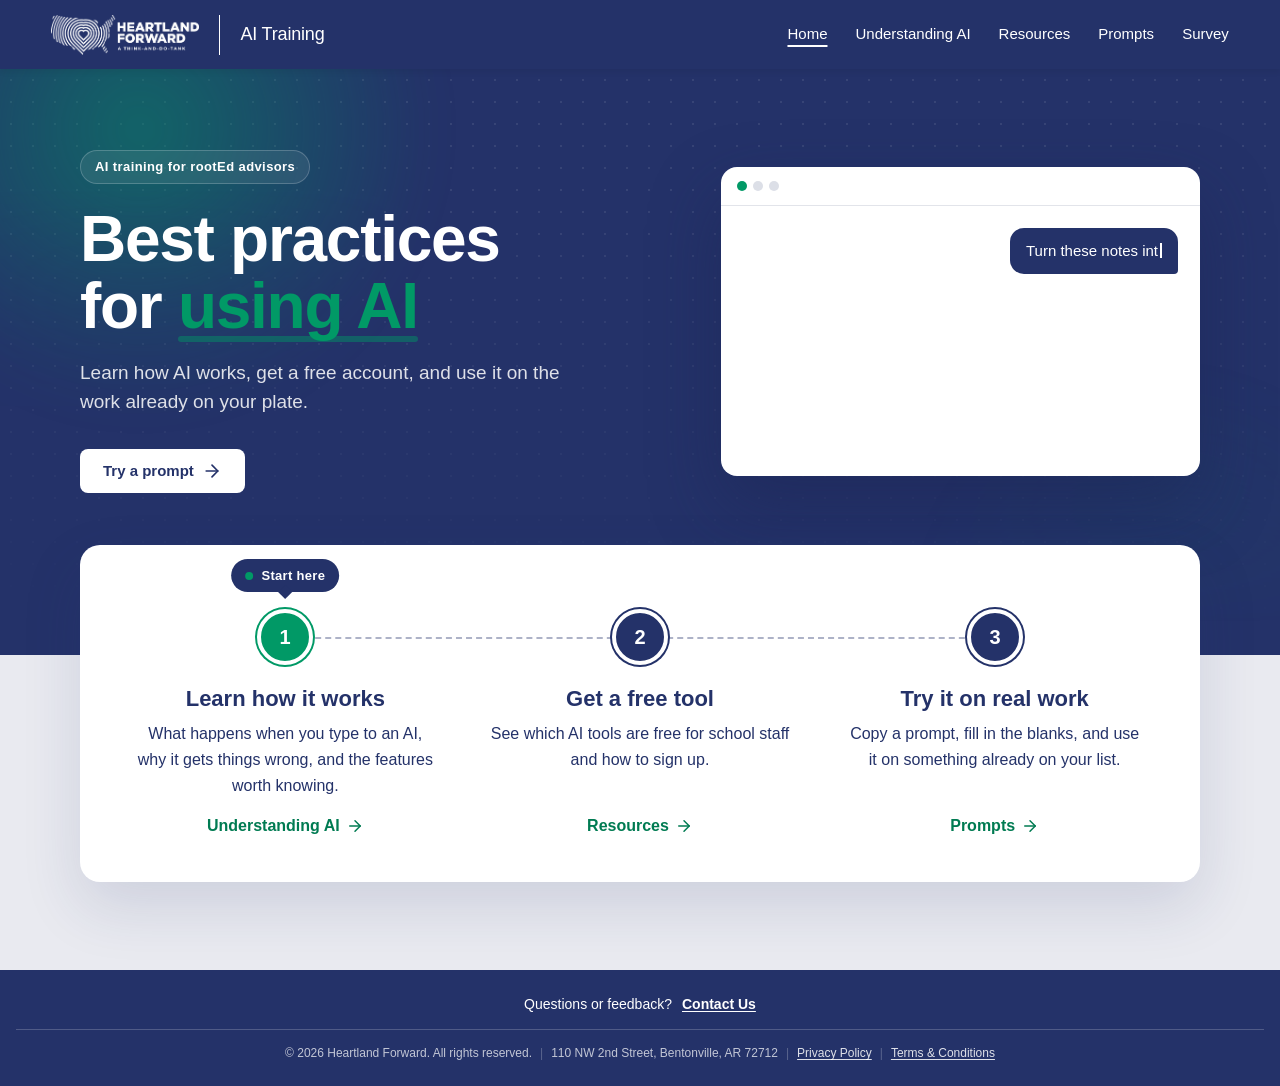
==== commit 5d4b6bb5: "feat: one "Start here" path on Home, prompts move to the Prompts page Home: - The three steps sit on" ====
--- a/index.html
+++ b/index.html
@@ -29,7 +29,6 @@
     <link rel="icon" href="images/branding/hf-logo.svg" type="image/svg+xml">
     <script src="js/header.js"></script>
     <script src="js/home.js"></script>
-    <script src="js/copy.js" defer></script>
 </head>
 <body>
     <main>
@@ -41,8 +40,7 @@
                     <h1>Best practices for <span class="hero-accent">using AI</span></h1>
                     <p>Learn how AI works, get a free account, and use it on the work already on your plate.</p>
                     <div class="hero-actions">
-                        <a class="btn btn-hero" href="#start-here">Start here<svg class="icon" viewBox="0 0 24 24" aria-hidden="true" focusable="false"><path d="M5 12h14"/><path d="m12 5 7 7-7 7"/></svg></a>
-                        <a class="btn btn-hero-ghost" href="#try-it">Try a prompt</a>
+                        <a class="btn btn-hero" href="pages/prompts.html">Try a prompt<svg class="icon" viewBox="0 0 24 24" aria-hidden="true" focusable="false"><path d="M5 12h14"/><path d="m12 5 7 7-7 7"/></svg></a>
                     </div>
                 </div>
                 <div class="chat-demo" role="img" aria-label="Example: an advisor asks an AI tool to turn rough notes into a message for families, and it writes a short, clear note.">
@@ -58,101 +56,34 @@
             </div>
         </section>
 
-        <section class="summary-section home-section" id="start-here">
-            <div class="container">
-                <div class="section-header reveal">
-                    <h2>Start <b>here</b></h2>
-                    <p>Three steps. Go at your own pace.</p>
-                </div>
-                <ol class="steps">
-                    <li class="reveal" style="--delay: 0ms">
-                        <a class="step-card card-hover" href="pages/how-ai-works.html">
-                            <span class="step-top">
-                                <span class="step-num" aria-hidden="true">1</span>
-                                <span class="step-icon"><svg class="icon" viewBox="0 0 24 24" aria-hidden="true" focusable="false"><path d="M2 3h6a4 4 0 0 1 4 4v14a3 3 0 0 0-3-3H2z"/><path d="M22 3h-6a4 4 0 0 0-4 4v14a3 3 0 0 1 3-3h7z"/></svg></span>
-                            </span>
-                            <h3><span class="visually-hidden">Step 1: </span>Learn how it works</h3>
+        <section class="home-start" aria-label="Start here">
+            <ol class="start-path">
+                    <li class="start-step is-first" style="--i: 1">
+                        <a href="pages/how-ai-works.html">
+                            <span class="start-pin"><span class="start-pin-dot" aria-hidden="true"></span>Start here</span>
+                            <span class="start-node" aria-hidden="true">1</span>
+                            <h2 class="start-title"><span class="visually-hidden">Step 1: </span>Learn how it works</h2>
                             <p>What happens when you type to an AI, why it gets things wrong, and the features worth knowing.</p>
                             <span class="link-arrow">Understanding AI<svg class="icon" viewBox="0 0 24 24" aria-hidden="true" focusable="false"><path d="M5 12h14"/><path d="m12 5 7 7-7 7"/></svg></span>
                         </a>
                     </li>
-                    <li class="reveal" style="--delay: 120ms">
-                        <a class="step-card card-hover" href="pages/resources.html">
-                            <span class="step-top">
-                                <span class="step-num" aria-hidden="true">2</span>
-                                <span class="step-icon"><svg class="icon" viewBox="0 0 24 24" aria-hidden="true" focusable="false"><path d="M2.586 17.414A2 2 0 0 0 2 18.828V21a1 1 0 0 0 1 1h3a1 1 0 0 0 1-1v-1a1 1 0 0 1 1-1h1a1 1 0 0 0 1-1v-1a1 1 0 0 1 1-1h.172a2 2 0 0 0 1.414-.586l.814-.814a6.5 6.5 0 1 0-4-4z"/><circle cx="16.5" cy="7.5" r=".5" fill="currentColor"/></svg></span>
-                            </span>
-                            <h3><span class="visually-hidden">Step 2: </span>Get a free tool</h3>
+                    <li class="start-step" style="--i: 2">
+                        <a href="pages/resources.html">
+                            <span class="start-node" aria-hidden="true">2</span>
+                            <h2 class="start-title"><span class="visually-hidden">Step 2: </span>Get a free tool</h2>
                             <p>See which AI tools are free for school staff and how to sign up.</p>
                             <span class="link-arrow">Resources<svg class="icon" viewBox="0 0 24 24" aria-hidden="true" focusable="false"><path d="M5 12h14"/><path d="m12 5 7 7-7 7"/></svg></span>
                         </a>
                     </li>
-                    <li class="reveal" style="--delay: 240ms">
-                        <a class="step-card card-hover" href="#try-it">
-                            <span class="step-top">
-                                <span class="step-num" aria-hidden="true">3</span>
-                                <span class="step-icon"><svg class="icon" viewBox="0 0 24 24" aria-hidden="true" focusable="false"><path d="M9.937 15.5A2 2 0 0 0 8.5 14.063l-6.135-1.582a.5.5 0 0 1 0-.962L8.5 9.936A2 2 0 0 0 9.937 8.5l1.582-6.135a.5.5 0 0 1 .963 0L14.063 8.5A2 2 0 0 0 15.5 9.937l6.135 1.581a.5.5 0 0 1 0 .964L15.5 14.063a2 2 0 0 0-1.437 1.437l-1.582 6.135a.5.5 0 0 1-.963 0z"/></svg></span>
-                            </span>
-                            <h3><span class="visually-hidden">Step 3: </span>Try it on real work</h3>
-                            <p>Copy a prompt below, fill in the blanks, and use it on something already on your list.</p>
-                            <span class="link-arrow">Pick a prompt<svg class="icon" viewBox="0 0 24 24" aria-hidden="true" focusable="false"><path d="M5 12h14"/><path d="m12 5 7 7-7 7"/></svg></span>
+                    <li class="start-step" style="--i: 3">
+                        <a href="pages/prompts.html">
+                            <span class="start-node" aria-hidden="true">3</span>
+                            <h2 class="start-title"><span class="visually-hidden">Step 3: </span>Try it on real work</h2>
+                            <p>Copy a prompt, fill in the blanks, and use it on something already on your list.</p>
+                            <span class="link-arrow">Prompts<svg class="icon" viewBox="0 0 24 24" aria-hidden="true" focusable="false"><path d="M5 12h14"/><path d="m12 5 7 7-7 7"/></svg></span>
                         </a>
                     </li>
-                </ol>
-            </div>
-        </section>
-
-        <section class="summary-section home-section" id="try-it">
-            <div class="container">
-                <div class="section-header reveal">
-                    <h2>Try it on <b>real work</b></h2>
-                    <p>Copy a prompt, paste it into your AI tool, and fill in the brackets.</p>
-                </div>
-                <div class="task-grid">
-                    <article class="task-card card-hover reveal" style="--delay: 0ms">
-                        <span class="icon-tile"><svg class="icon" viewBox="0 0 24 24" aria-hidden="true" focusable="false"><rect width="20" height="16" x="2" y="4" rx="2"/><path d="m22 7-8.97 5.7a1.94 1.94 0 0 1-2.06 0L2 7"/></svg></span>
-                        <h3>Write to families</h3>
-                        <p>Turn rough notes into a message families can act on.</p>
-                        <div class="prompt-block">
-                            <div class="prompt-block-head">
-                                <span>Prompt</span>
-                                <button type="button" class="copy-btn" data-copy="prompt-families" data-copy-name="write to families prompt" hidden></button>
-                            </div>
-                            <pre class="prompt-text" id="prompt-families">Rewrite these notes as a short message for families. Use plain language, keep it under 150 words, and put the date and what they need to do first. Leave a <span class="fill">[blank]</span> for anything I didn't give you.
-
-<span class="fill">[Paste your notes]</span></pre>
-                        </div>
-                        <a class="link-arrow task-more" href="pages/how-ai-works.html#prompts-content">Why clear prompts work<svg class="icon" viewBox="0 0 24 24" aria-hidden="true" focusable="false"><path d="M5 12h14"/><path d="m12 5 7 7-7 7"/></svg></a>
-                    </article>
-                    <article class="task-card card-hover reveal" style="--delay: 120ms">
-                        <span class="icon-tile"><svg class="icon" viewBox="0 0 24 24" aria-hidden="true" focusable="false"><path d="M16 20V4a2 2 0 0 0-2-2h-4a2 2 0 0 0-2 2v16"/><rect width="20" height="14" x="2" y="6" rx="2"/></svg></span>
-                        <h3>Reach out to employers</h3>
-                        <p>Draft an invite or follow-up for a speaker, site visit, or job shadow.</p>
-                        <div class="prompt-block">
-                            <div class="prompt-block-head">
-                                <span>Prompt</span>
-                                <button type="button" class="copy-btn" data-copy="prompt-employers" data-copy-name="reach out to employers prompt" hidden></button>
-                            </div>
-                            <pre class="prompt-text" id="prompt-employers">Write a short email inviting <span class="fill">[business name]</span> to <span class="fill">[speak at our career day]</span> at <span class="fill">[school]</span> on <span class="fill">[date]</span>. I'm with Heartland Forward's rootEd program. Keep it friendly, under 150 words, with one clear ask. Leave a <span class="fill">[blank]</span> for anything I didn't give you.</pre>
-                        </div>
-                        <a class="link-arrow task-more" href="pages/how-ai-works.html#projects-content">Save your context with Projects<svg class="icon" viewBox="0 0 24 24" aria-hidden="true" focusable="false"><path d="M5 12h14"/><path d="m12 5 7 7-7 7"/></svg></a>
-                    </article>
-                    <article class="task-card card-hover reveal" style="--delay: 240ms">
-                        <span class="icon-tile"><svg class="icon" viewBox="0 0 24 24" aria-hidden="true" focusable="false"><rect width="8" height="4" x="8" y="2" rx="1"/><path d="M16 4h2a2 2 0 0 1 2 2v14a2 2 0 0 1-2 2H6a2 2 0 0 1-2-2V6a2 2 0 0 1 2-2h2"/><path d="M12 11h4"/><path d="M12 16h4"/><path d="M8 11h.01"/><path d="M8 16h.01"/></svg></span>
-                        <h3>Prep for a student meeting</h3>
-                        <p>Sort your notes into good questions before you sit down.</p>
-                        <div class="prompt-block">
-                            <div class="prompt-block-head">
-                                <span>Prompt</span>
-                                <button type="button" class="copy-btn" data-copy="prompt-meeting" data-copy-name="prep for a student meeting prompt" hidden></button>
-                            </div>
-                            <pre class="prompt-text" id="prompt-meeting">I'm meeting with a student about <span class="fill">[topic]</span>. Here are my notes: <span class="fill">[paste notes, no names]</span>. Give me five questions worth asking, and point out anything I might be assuming.</pre>
-                        </div>
-                        <p class="task-note">Leave out names and personal details.</p>
-                        <a class="link-arrow task-more" href="pages/how-ai-works.html#agreement-trap-content">When AI just agrees with you<svg class="icon" viewBox="0 0 24 24" aria-hidden="true" focusable="false"><path d="M5 12h14"/><path d="m12 5 7 7-7 7"/></svg></a>
-                    </article>
-                </div>
-            </div>
+            </ol>
         </section>
     </main>
 <footer class="dashboard-footer">
--- a/css/style.css
+++ b/css/style.css
@@ -1746,7 +1746,7 @@
 .home-hero {
   position: relative;
   overflow: hidden;
-  padding: clamp(56px, 9vh, 104px) var(--band-gutter) clamp(64px, 10vh, 120px);
+  padding: clamp(56px, 9vh, 104px) var(--band-gutter) clamp(140px, 18vh, 190px);
   background: var(--navy);
   color: #fff;
   isolation: isolate;
@@ -1780,7 +1780,7 @@
   height: 640px;
   top: -260px;
   left: -180px;
-  background: radial-gradient(circle, rgba(16, 185, 129, 0.42), transparent 65%);
+  background: radial-gradient(circle, rgba(1, 153, 102, 0.5), transparent 65%);
 }
 
 .home-hero-glow::after {
@@ -1788,7 +1788,7 @@
   height: 560px;
   right: -160px;
   bottom: -260px;
-  background: radial-gradient(circle, rgba(96, 128, 235, 0.45), transparent 65%);
+  background: radial-gradient(circle, rgba(1, 153, 102, 0.28), transparent 65%);
 }
 
 @media (prefers-reduced-motion: no-preference) {
@@ -1851,7 +1851,7 @@
   font-size: 13px;
   font-weight: 700;
   letter-spacing: 0.4px;
-  color: #d7f2e8;
+  color: #fff;
 }
 
 .home-hero h1 {
@@ -1864,11 +1864,11 @@
   text-wrap: balance;
 }
 
-/* #34d399 on navy is 6.3:1 */
+/* Brand green on navy is 3.4:1, which passes for text this large */
 .hero-accent {
   position: relative;
   display: inline-block;
-  color: #34d399;
+  color: var(--green);
 }
 
 .hero-accent::after {
@@ -1879,7 +1879,7 @@
   bottom: -2px;
   height: 6px;
   border-radius: 3px;
-  background: rgba(52, 211, 153, 0.35);
+  background: rgba(1, 153, 102, 0.45);
   transform-origin: left;
 }
 
@@ -1888,7 +1888,7 @@
   margin: 0;
   font-size: 19px;
   line-height: 1.55;
-  color: #c9cfe6;
+  color: rgba(255, 255, 255, 0.85);
 }
 
 .home-hero .hero-actions {
@@ -1919,7 +1919,7 @@
 .chat-demo {
   border-radius: 16px;
   background: #fff;
-  box-shadow: 0 30px 70px rgba(10, 16, 45, 0.35);
+  box-shadow: 0 30px 70px rgba(26, 36, 81, 0.45);
   color: var(--navy);
 }
 
@@ -1938,7 +1938,7 @@
 }
 
 .chat-demo-bar span:first-child {
-  background: var(--green-light);
+  background: var(--green);
 }
 
 .chat-demo-body {
@@ -2039,13 +2039,20 @@
 
 /* ---- Home: steps and prompt cards ---- */
 
-/* Line the home bands up with the hero's 1120px column */
-.summary-section.home-section .container {
+/* The Prompts page's cards get the wider 1120px column */
+.summary-section .prompts-container {
   max-width: 1120px;
 }
 
-.home-section .section-header h2 {
-  font-size: 40px;
+.prompts-more {
+  margin: 32px 0 0;
+  font-size: 16px;
+  color: var(--text-light);
+}
+
+.prompts-more a {
+  font-weight: 700;
+  color: var(--green-text);
 }
 
 .step-top {
@@ -2105,6 +2112,256 @@
   font-size: 15px;
 }
 
+/* ---- Home: the "Start here" path ----
+   One white panel that rises over the bottom of the hero, with three
+   numbered stops on a dashed line. A "Start here" bubble marks the first
+   stop. On load the line draws and the stops pop in, one after another. */
+
+.home-start {
+  padding: 0 var(--band-gutter) 88px;
+  background: var(--page-gray);
+}
+
+.start-path {
+  position: relative;
+  z-index: 2;
+  display: grid;
+  grid-template-columns: repeat(3, minmax(0, 1fr));
+  gap: 24px;
+  max-width: 1120px;
+  margin: -110px auto 0;
+  padding: 64px 40px 40px;
+  border-radius: 20px;
+  background: var(--bg-card);
+  box-shadow: 0 24px 60px rgba(36, 50, 105, 0.14);
+  list-style: none;
+}
+
+/* The dashed line joining the three stops */
+.start-path::before {
+  content: "";
+  position: absolute;
+  top: 92px;
+  left: calc(40px + (100% - 128px) / 6);
+  right: calc(40px + (100% - 128px) / 6);
+  border-top: 2px dashed var(--rule-strong);
+  transform-origin: left;
+}
+
+.start-step a {
+  position: relative;
+  display: flex;
+  flex-direction: column;
+  align-items: center;
+  height: 100%;
+  padding: 0 8px 4px;
+  border-radius: var(--radius);
+  color: var(--text);
+  text-align: center;
+  text-decoration: none;
+}
+
+.start-node {
+  position: relative;
+  z-index: 1;
+  display: inline-flex;
+  align-items: center;
+  justify-content: center;
+  width: 56px;
+  height: 56px;
+  margin-bottom: 20px;
+  border: 4px solid var(--bg-card);
+  border-radius: 50%;
+  background: var(--navy);
+  font-size: 20px;
+  font-weight: 700;
+  color: #fff;
+  box-shadow: 0 0 0 2px var(--navy);
+  transition: transform var(--dur) var(--ease), background-color var(--dur) var(--ease),
+    box-shadow var(--dur) var(--ease);
+}
+
+/* Step 1 wears the brand green */
+.start-step.is-first .start-node {
+  background: var(--green);
+  box-shadow: 0 0 0 2px var(--green);
+}
+
+.start-step a:hover .start-node {
+  transform: scale(1.08);
+}
+
+.start-title {
+  margin: 0 0 8px;
+  font-size: 22px;
+  font-weight: 700;
+  line-height: 1.3;
+  color: var(--navy);
+}
+
+.start-step a:hover .start-title {
+  text-decoration: underline;
+  text-decoration-thickness: 2px;
+  text-underline-offset: 4px;
+}
+
+.start-step p {
+  flex: 1;
+  max-width: 300px;
+  margin: 0 0 16px;
+  font-size: 16px;
+  line-height: 1.6;
+}
+
+/* The "Start here" bubble over step 1, with a pointer down to the stop */
+.start-pin {
+  position: absolute;
+  top: -50px;
+  left: 50%;
+  display: inline-flex;
+  align-items: center;
+  gap: 8px;
+  padding: 7px 14px;
+  border-radius: var(--radius-badge);
+  background: var(--navy);
+  font-size: 13px;
+  font-weight: 700;
+  letter-spacing: 0.3px;
+  color: #fff;
+  white-space: nowrap;
+  transform: translateX(-50%);
+}
+
+.start-pin::after {
+  content: "";
+  position: absolute;
+  bottom: -5px;
+  left: 50%;
+  width: 10px;
+  height: 10px;
+  background: var(--navy);
+  transform: translateX(-50%) rotate(45deg);
+}
+
+.start-pin-dot {
+  width: 8px;
+  height: 8px;
+  border-radius: 50%;
+  background: var(--green);
+}
+
+@media (prefers-reduced-motion: no-preference) {
+  .start-path::before {
+    animation: path-draw 0.9s 0.2s var(--ease) both;
+  }
+
+  .start-node {
+    animation: node-pop 0.5s var(--ease) both;
+    animation-delay: calc(0.25s + var(--i) * 0.2s);
+  }
+
+  .start-pin {
+    animation: pin-bob 2.6s 1.2s ease-in-out infinite;
+  }
+
+  .start-pin-dot {
+    animation: pin-pulse 2s ease-out infinite;
+  }
+}
+
+@keyframes path-draw {
+  from {
+    transform: scaleX(0);
+  }
+}
+
+@keyframes node-pop {
+  from {
+    opacity: 0;
+    transform: scale(0.4);
+  }
+}
+
+@keyframes pin-bob {
+  50% {
+    transform: translate(-50%, -4px);
+  }
+}
+
+@keyframes pin-pulse {
+  0% {
+    box-shadow: 0 0 0 0 rgba(1, 153, 102, 0.7);
+  }
+
+  100% {
+    box-shadow: 0 0 0 8px rgba(1, 153, 102, 0);
+  }
+}
+
+/* Phones: the stops run down the page, joined by a line on the left */
+@media (max-width: 760px) {
+  .start-path {
+    grid-template-columns: 1fr;
+    gap: 28px;
+    margin-top: -90px;
+    padding: 64px 24px 32px;
+  }
+
+  /* One connector per step, from its stop down to the next one */
+  .start-path::before {
+    display: none;
+  }
+
+  .start-step:not(:last-child) a::after {
+    content: "";
+    position: absolute;
+    top: 56px;
+    bottom: -28px;
+    left: 27px;
+    border-left: 2px dashed var(--rule-strong);
+  }
+
+  .start-step a {
+    display: grid;
+    grid-template-columns: 56px minmax(0, 1fr);
+    column-gap: 18px;
+    align-items: start;
+    padding: 0;
+    text-align: left;
+  }
+
+  .start-node {
+    grid-row: span 3;
+    margin: 0;
+  }
+
+  .start-title {
+    margin-top: 12px;
+  }
+
+  .start-pin {
+    top: -46px;
+    left: 0;
+    transform: none;
+  }
+
+  .start-pin::after {
+    left: 28px;
+  }
+
+  @media (prefers-reduced-motion: no-preference) {
+    .start-pin {
+      animation-name: pin-bob-left;
+    }
+  }
+}
+
+@keyframes pin-bob-left {
+  50% {
+    transform: translateY(-4px);
+  }
+}
+
 /* Fade-up on scroll, set up by js/home.js */
 .js-reveal .reveal {
   opacity: 0;
@@ -2122,10 +2379,6 @@
   .home-hero-inner {
     grid-template-columns: 1fr;
     gap: 40px;
-  }
-
-  .home-section .section-header h2 {
-    font-size: 30px;
   }
 }
 
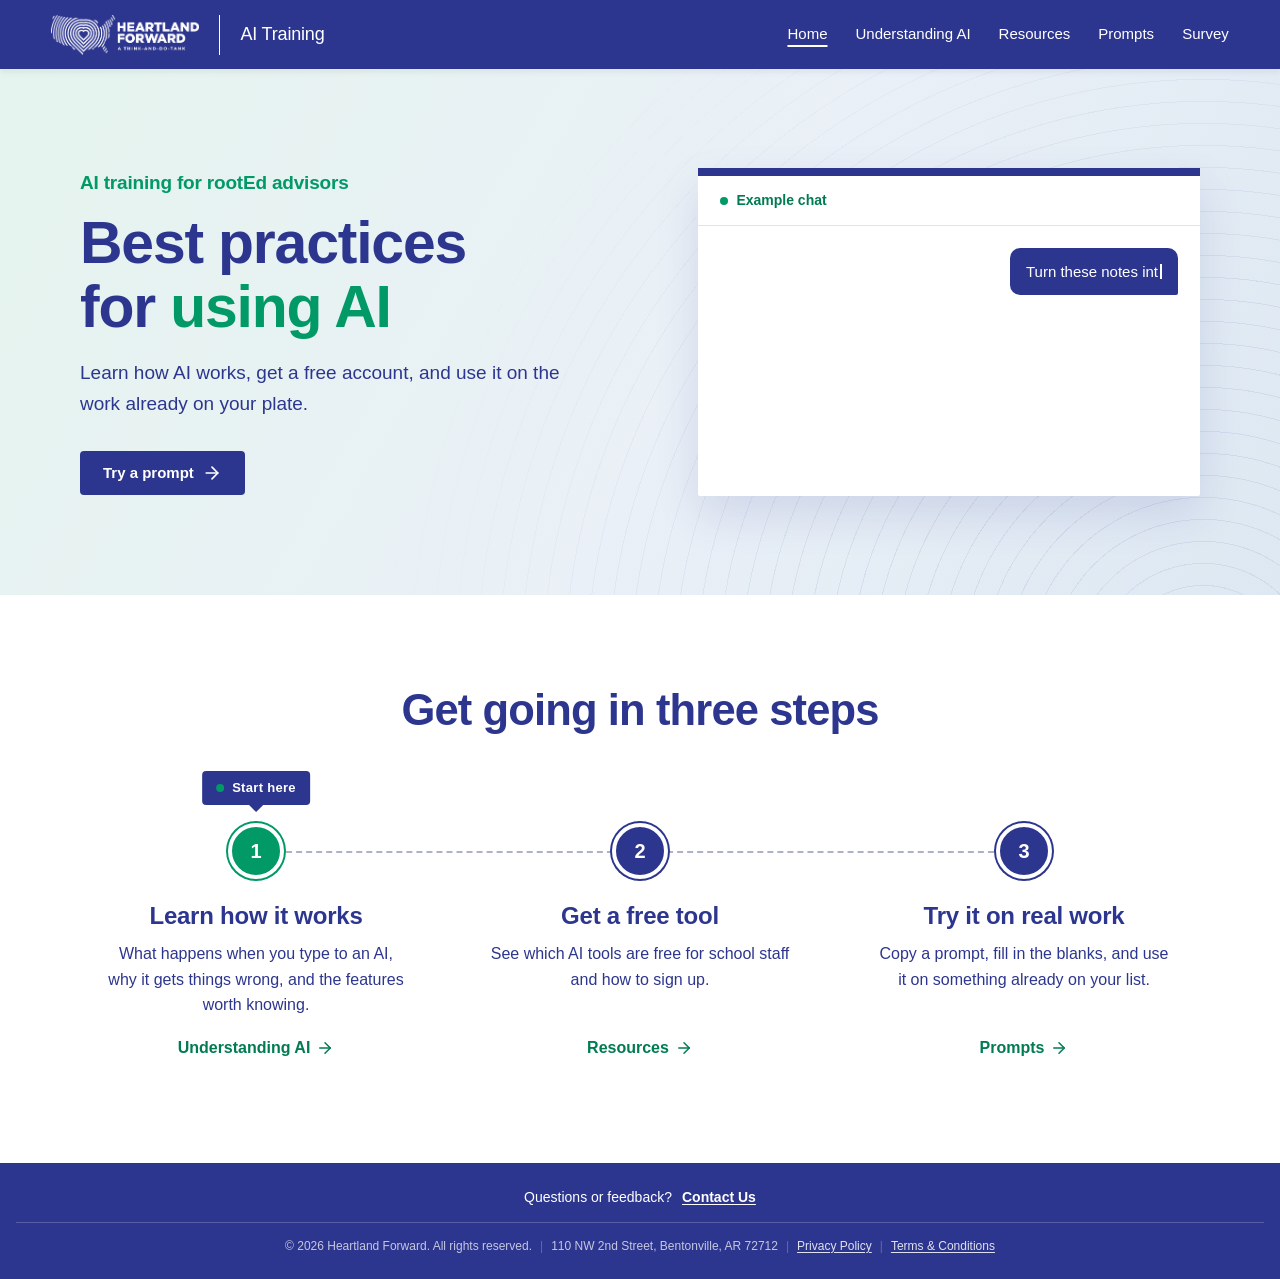
==== commit e2269c94: "feat: match the home page to heartlandforward.org - Site blue is now Heartland Forward's #2d368f (th" ====
--- a/index.html
+++ b/index.html
@@ -5,7 +5,7 @@
     <meta name="viewport" content="width=device-width, initial-scale=1.0">
     <meta name="description" content="AI Training Resources for Heartland Forward rootEd Advisors. Learn to use AI tools to enhance your advising work.">
     <title>AI Training - Heartland Forward</title>
-    <meta name="theme-color" content="#243269">
+    <meta name="theme-color" content="#2d368f">
     <!-- Link previews. Crawlers do not run JS and need absolute URLs, so these
          are static. images/og.png is rendered from scripts/og/og-image.html. -->
     <meta property="og:type" content="website">
@@ -44,7 +44,7 @@
                     </div>
                 </div>
                 <div class="chat-demo" role="img" aria-label="Example: an advisor asks an AI tool to turn rough notes into a message for families, and it writes a short, clear note.">
-                    <div class="chat-demo-bar" aria-hidden="true"><span></span><span></span><span></span></div>
+                    <div class="chat-demo-label" aria-hidden="true"><span></span>Example chat</div>
                     <div class="chat-demo-body" aria-hidden="true">
                         <div class="chat-bubble chat-user"><span class="chat-typed" data-text="Turn these notes into a short message for families: FAFSA night, Thursday 6pm, library, bring tax forms.">Turn these notes into a short message for families: FAFSA night, Thursday 6pm, library, bring tax forms.</span></div>
                         <div class="chat-bubble chat-ai">
@@ -56,13 +56,15 @@
             </div>
         </section>
 
-        <section class="home-start" aria-label="Start here">
+        <section class="home-start" aria-labelledby="home-start-heading">
+            <div class="home-start-inner">
+                <h2 class="home-start-heading" id="home-start-heading">Get going in three steps</h2>
             <ol class="start-path">
                     <li class="start-step is-first" style="--i: 1">
                         <a href="pages/how-ai-works.html">
                             <span class="start-pin"><span class="start-pin-dot" aria-hidden="true"></span>Start here</span>
                             <span class="start-node" aria-hidden="true">1</span>
-                            <h2 class="start-title"><span class="visually-hidden">Step 1: </span>Learn how it works</h2>
+                            <h3 class="start-title"><span class="visually-hidden">Step 1: </span>Learn how it works</h3>
                             <p>What happens when you type to an AI, why it gets things wrong, and the features worth knowing.</p>
                             <span class="link-arrow">Understanding AI<svg class="icon" viewBox="0 0 24 24" aria-hidden="true" focusable="false"><path d="M5 12h14"/><path d="m12 5 7 7-7 7"/></svg></span>
                         </a>
@@ -70,7 +72,7 @@
                     <li class="start-step" style="--i: 2">
                         <a href="pages/resources.html">
                             <span class="start-node" aria-hidden="true">2</span>
-                            <h2 class="start-title"><span class="visually-hidden">Step 2: </span>Get a free tool</h2>
+                            <h3 class="start-title"><span class="visually-hidden">Step 2: </span>Get a free tool</h3>
                             <p>See which AI tools are free for school staff and how to sign up.</p>
                             <span class="link-arrow">Resources<svg class="icon" viewBox="0 0 24 24" aria-hidden="true" focusable="false"><path d="M5 12h14"/><path d="m12 5 7 7-7 7"/></svg></span>
                         </a>
@@ -78,12 +80,13 @@
                     <li class="start-step" style="--i: 3">
                         <a href="pages/prompts.html">
                             <span class="start-node" aria-hidden="true">3</span>
-                            <h2 class="start-title"><span class="visually-hidden">Step 3: </span>Try it on real work</h2>
+                            <h3 class="start-title"><span class="visually-hidden">Step 3: </span>Try it on real work</h3>
                             <p>Copy a prompt, fill in the blanks, and use it on something already on your list.</p>
                             <span class="link-arrow">Prompts<svg class="icon" viewBox="0 0 24 24" aria-hidden="true" focusable="false"><path d="M5 12h14"/><path d="m12 5 7 7-7 7"/></svg></span>
                         </a>
                     </li>
             </ol>
+            </div>
         </section>
     </main>
 <footer class="dashboard-footer">
--- a/css/tokens.css
+++ b/css/tokens.css
@@ -7,14 +7,16 @@
  * MRI has no dark theme, so this site has none either.
  */
 :root {
-  --navy: #243269;
-  --navy-dark: #1a2451;
+  /* Heartland Forward's blue, as used across heartlandforward.org and in the
+     logo. (MRI and skilled-workforce use the darker #243269.) */
+  --navy: #2d368f;
+  --navy-dark: #232a72;
   --green: #019966;
   /* Text-safe green: #019966 is 3.65:1 on white, under AA for body text */
   --green-text: #007b52;
   --green-tint: #e6f5f0;
   --green-light: #10b981;
-  --text: #243269;
+  --text: #2d368f;
   /* Darkened from MRI's #7c84a5 (3.7:1 on white) to pass AA: 5.2:1 on
      white, 4.8:1 on --panel */
   --text-muted: #636b8f;
@@ -32,7 +34,7 @@
   --tab: #dee0e9;
   --tab-hover: #cfd3e0;
   /* Hierarchy comes from hairlines, not shadows */
-  --shadow-menu: 0 6px 18px rgba(36, 50, 105, 0.12);
+  --shadow-menu: 0 6px 18px rgba(45, 54, 143, 0.12);
   --radius: 12px;
   --radius-control: 8px;
   --radius-sm: 4px;
@@ -51,7 +53,7 @@
 
   /* ---- Site additions (not in MRI) ----
      Each text pair below is checked to 4.5:1 or better. */
-  /* Navy-tinted panel for "heads-up" callouts: navy text is 10.6:1 on it.
+  /* Navy-tinted panel for "heads-up" callouts: navy text is about 9:1 on it.
      (Avoid --text-muted on --page-gray: 4.34:1 fails AA; use --text-light.) */
   --navy-tint: #eef0f6;
   /* Caution and stop colors for the safe-to-paste guide. The -text values
--- a/css/style.css
+++ b/css/style.css
@@ -1739,21 +1739,18 @@
 }
 
 /* ---- Home: hero ----
-   Navy, continuous with the header, with two slow green and blue glows and
-   a faint dot grid behind the text. A chat window on the right shows what
-   using AI looks like (js/home.js types it out once). */
+   After heartlandforward.org: a soft mint-to-blue wash, blue type under a
+   green eyebrow, near-square corners, and room to breathe. Faint rings in
+   the corner echo the contour lines in the logo. The chat window slides in
+   and types out an example once (js/home.js). */
 
 .home-hero {
   position: relative;
   overflow: hidden;
-  padding: clamp(56px, 9vh, 104px) var(--band-gutter) clamp(140px, 18vh, 190px);
-  background: var(--navy);
-  color: #fff;
+  padding: clamp(64px, 11vh, 120px) var(--band-gutter);
+  background: linear-gradient(120deg, #e5f4ee 0%, #eaf0f7 55%, #dde8f2 100%);
+  color: var(--navy);
   isolation: isolate;
-}
-
-.home-hero :focus-visible {
-  outline-color: #fff;
 }
 
 .home-hero-glow {
@@ -1761,134 +1758,49 @@
   inset: 0;
   z-index: -1;
   pointer-events: none;
-  background-image: radial-gradient(rgba(255, 255, 255, 0.09) 1px, transparent 1px);
-  background-size: 22px 22px;
-  -webkit-mask-image: linear-gradient(to bottom, #000 20%, transparent 95%);
-  mask-image: linear-gradient(to bottom, #000 20%, transparent 95%);
-}
-
-.home-hero-glow::before,
-.home-hero-glow::after {
-  content: "";
-  position: absolute;
-  border-radius: 50%;
-  filter: blur(20px);
-}
-
-.home-hero-glow::before {
-  width: 640px;
-  height: 640px;
-  top: -260px;
-  left: -180px;
-  background: radial-gradient(circle, rgba(1, 153, 102, 0.5), transparent 65%);
-}
-
-.home-hero-glow::after {
-  width: 560px;
-  height: 560px;
-  right: -160px;
-  bottom: -260px;
-  background: radial-gradient(circle, rgba(1, 153, 102, 0.28), transparent 65%);
-}
-
-@media (prefers-reduced-motion: no-preference) {
-  .home-hero-glow::before {
-    animation: glow-drift-a 16s ease-in-out infinite alternate;
-  }
-
-  .home-hero-glow::after {
-    animation: glow-drift-b 19s ease-in-out infinite alternate;
-  }
-
-  .chat-demo {
-    animation: float 7s ease-in-out infinite;
-  }
-
-  .hero-accent::after {
-    animation: underline-in 0.9s 0.3s var(--ease) both;
-  }
-}
-
-@keyframes glow-drift-a {
-  to {
-    transform: translate(90px, 70px) scale(1.12);
-  }
-}
-
-@keyframes glow-drift-b {
-  to {
-    transform: translate(-80px, -50px) scale(1.08);
-  }
-}
-
-@keyframes float {
-  50% {
-    transform: translateY(-8px);
-  }
-}
-
-@keyframes underline-in {
-  from {
-    transform: scaleX(0);
-  }
+  background: repeating-radial-gradient(circle at 94% 115%, rgba(45, 54, 143, 0.08) 0 1px, transparent 1px 22px);
+  -webkit-mask-image: radial-gradient(circle at 94% 115%, #000 0, #000 30%, transparent 62%);
+  mask-image: radial-gradient(circle at 94% 115%, #000 0, #000 30%, transparent 62%);
 }
 
 .home-hero-inner {
   display: grid;
-  grid-template-columns: minmax(0, 1.1fr) minmax(0, 0.9fr);
-  gap: 56px;
+  grid-template-columns: minmax(0, 1.05fr) minmax(0, 0.95fr);
+  gap: 64px;
   align-items: center;
   max-width: 1120px;
   margin: 0 auto;
 }
 
+/* Their eyebrow: brand green, bold, about 19px (large text, so 3:1 is enough) */
 .hero-kicker {
-  display: inline-flex;
-  padding: 6px 14px;
-  border: 1px solid rgba(255, 255, 255, 0.2);
-  border-radius: var(--radius-badge);
-  background: rgba(255, 255, 255, 0.08);
-  font-size: 13px;
-  font-weight: 700;
-  letter-spacing: 0.4px;
-  color: #fff;
+  display: block;
+  font-size: 19px;
+  font-weight: 700;
+  letter-spacing: -0.01em;
+  color: var(--green);
 }
 
 .home-hero h1 {
-  margin: 22px 0 18px;
-  font-size: clamp(2.5rem, 5vw, 64px);
-  font-weight: 700;
-  line-height: 1.05;
+  margin: 14px 0 20px;
+  font-size: clamp(2.5rem, 4.6vw, 60px);
+  font-weight: 700;
+  line-height: 1.08;
   letter-spacing: -0.02em;
-  color: #fff;
+  color: var(--navy);
   text-wrap: balance;
 }
 
-/* Brand green on navy is 3.4:1, which passes for text this large */
 .hero-accent {
-  position: relative;
-  display: inline-block;
   color: var(--green);
-}
-
-.hero-accent::after {
-  content: "";
-  position: absolute;
-  left: 0;
-  right: 0;
-  bottom: -2px;
-  height: 6px;
-  border-radius: 3px;
-  background: rgba(1, 153, 102, 0.45);
-  transform-origin: left;
 }
 
 .home-hero-text > p {
   max-width: 520px;
   margin: 0;
   font-size: 19px;
-  line-height: 1.55;
-  color: rgba(255, 255, 255, 0.85);
+  line-height: 1.6;
+  color: var(--navy);
 }
 
 .home-hero .hero-actions {
@@ -1897,47 +1809,45 @@
 }
 
 .btn-hero {
+  border-radius: 4px;
+  background: var(--navy);
+  color: #fff;
+}
+
+.btn-hero:hover {
+  background: var(--navy-dark);
+}
+
+/* The chat window: white, near-square, with their 8px blue bar on top */
+.chat-demo {
+  border-radius: 2px;
   background: #fff;
-  color: var(--navy);
-}
-
-.btn-hero:hover {
-  background: var(--green-tint);
-}
-
-.btn-hero-ghost {
-  border-color: rgba(255, 255, 255, 0.5);
-  color: #fff;
-}
-
-.btn-hero-ghost:hover {
-  border-color: #fff;
-  background: rgba(255, 255, 255, 0.08);
-}
-
-/* The chat window */
-.chat-demo {
-  border-radius: 16px;
-  background: #fff;
-  box-shadow: 0 30px 70px rgba(26, 36, 81, 0.45);
-  color: var(--navy);
-}
-
-.chat-demo-bar {
-  display: flex;
-  gap: 6px;
-  padding: 14px 16px;
+  box-shadow: 0 18px 44px rgba(45, 54, 143, 0.13);
+  color: var(--navy);
+}
+
+.chat-demo::before {
+  content: "";
+  display: block;
+  height: 8px;
+  background: var(--navy);
+}
+
+.chat-demo-label {
+  display: flex;
+  align-items: center;
+  gap: 8px;
+  padding: 14px 22px;
   border-bottom: 1px solid var(--border);
-}
-
-.chat-demo-bar span {
-  width: 10px;
-  height: 10px;
+  font-size: 14px;
+  font-weight: 700;
+  color: var(--green-text);
+}
+
+.chat-demo-label span {
+  width: 8px;
+  height: 8px;
   border-radius: 50%;
-  background: var(--rule);
-}
-
-.chat-demo-bar span:first-child {
   background: var(--green);
 }
 
@@ -1952,22 +1862,22 @@
 .chat-bubble {
   max-width: 88%;
   padding: 12px 16px;
-  border-radius: 14px;
   font-size: 15px;
-  line-height: 1.5;
+  line-height: 1.55;
 }
 
 .chat-user {
   align-self: flex-end;
-  border-bottom-right-radius: 4px;
+  border-radius: 10px 10px 2px 10px;
   background: var(--navy);
   color: #fff;
 }
 
 .chat-ai {
   align-self: flex-start;
-  border-bottom-left-radius: 4px;
-  background: var(--green-tint);
+  border-left: 3px solid var(--green);
+  border-radius: 2px 10px 10px 2px;
+  background: rgba(45, 54, 143, 0.06);
   color: var(--navy);
 }
 
@@ -2037,6 +1947,19 @@
   }
 }
 
+@media (prefers-reduced-motion: no-preference) {
+  .chat-demo {
+    animation: chat-in 0.7s 0.1s var(--ease) both;
+  }
+}
+
+@keyframes chat-in {
+  from {
+    opacity: 0;
+    transform: translateY(18px);
+  }
+}
+
 /* ---- Home: steps and prompt cards ---- */
 
 /* The Prompts page's cards get the wider 1120px column */
@@ -2055,43 +1978,6 @@
   color: var(--green-text);
 }
 
-.step-top {
-  display: flex;
-  align-items: center;
-  justify-content: space-between;
-  margin-bottom: 20px;
-}
-
-.step-top .step-num {
-  width: 40px;
-  height: 40px;
-  margin: 0;
-  background: var(--navy);
-  color: #fff;
-}
-
-.step-icon {
-  display: inline-flex;
-  color: var(--green-text);
-}
-
-.step-icon .icon {
-  width: 26px;
-  height: 26px;
-}
-
-.steps > li {
-  display: flex;
-}
-
-.steps .step-card {
-  width: 100%;
-}
-
-.step-card:hover .step-num {
-  background: var(--green-text);
-}
-
 .task-card .prompt-block {
   margin: 0 0 12px;
 }
@@ -2113,37 +1999,47 @@
 }
 
 /* ---- Home: the "Start here" path ----
-   One white panel that rises over the bottom of the hero, with three
-   numbered stops on a dashed line. A "Start here" bubble marks the first
-   stop. On load the line draws and the stops pop in, one after another. */
+   A full-width white band under the hero. Three numbered stops sit on a
+   dashed line, and a "Start here" bubble marks the first. On load the line
+   draws and the stops pop in, one after another. */
 
 .home-start {
-  padding: 0 var(--band-gutter) 88px;
-  background: var(--page-gray);
+  padding: clamp(72px, 10vh, 112px) var(--band-gutter) clamp(80px, 11vh, 120px);
+  background: var(--bg);
+}
+
+.home-start-inner {
+  max-width: 1120px;
+  margin: 0 auto;
+}
+
+.home-start-heading {
+  margin: 0 0 88px;
+  font-size: clamp(2rem, 3.4vw, 44px);
+  font-weight: 700;
+  line-height: 1.15;
+  letter-spacing: -0.02em;
+  text-align: center;
+  color: var(--navy);
 }
 
 .start-path {
   position: relative;
-  z-index: 2;
   display: grid;
   grid-template-columns: repeat(3, minmax(0, 1fr));
-  gap: 24px;
-  max-width: 1120px;
-  margin: -110px auto 0;
-  padding: 64px 40px 40px;
-  border-radius: 20px;
-  background: var(--bg-card);
-  box-shadow: 0 24px 60px rgba(36, 50, 105, 0.14);
+  gap: 32px;
+  margin: 0;
+  padding: 0;
   list-style: none;
 }
 
-/* The dashed line joining the three stops */
+/* The dashed line joining the three stops, from the first center to the last */
 .start-path::before {
   content: "";
   position: absolute;
-  top: 92px;
-  left: calc(40px + (100% - 128px) / 6);
-  right: calc(40px + (100% - 128px) / 6);
+  top: 28px;
+  left: calc((100% - 64px) / 6);
+  right: calc((100% - 64px) / 6);
   border-top: 2px dashed var(--rule-strong);
   transform-origin: left;
 }
@@ -2155,7 +2051,6 @@
   align-items: center;
   height: 100%;
   padding: 0 8px 4px;
-  border-radius: var(--radius);
   color: var(--text);
   text-align: center;
   text-decoration: none;
@@ -2169,19 +2064,17 @@
   justify-content: center;
   width: 56px;
   height: 56px;
-  margin-bottom: 20px;
-  border: 4px solid var(--bg-card);
+  margin-bottom: 22px;
+  border: 4px solid var(--bg);
   border-radius: 50%;
   background: var(--navy);
   font-size: 20px;
   font-weight: 700;
   color: #fff;
   box-shadow: 0 0 0 2px var(--navy);
-  transition: transform var(--dur) var(--ease), background-color var(--dur) var(--ease),
-    box-shadow var(--dur) var(--ease);
-}
-
-/* Step 1 wears the brand green */
+  transition: transform var(--dur) var(--ease);
+}
+
 .start-step.is-first .start-node {
   background: var(--green);
   box-shadow: 0 0 0 2px var(--green);
@@ -2192,10 +2085,11 @@
 }
 
 .start-title {
-  margin: 0 0 8px;
-  font-size: 22px;
-  font-weight: 700;
-  line-height: 1.3;
+  margin: 0 0 10px;
+  font-size: 24px;
+  font-weight: 700;
+  line-height: 1.25;
+  letter-spacing: -0.01em;
   color: var(--navy);
 }
 
@@ -2208,7 +2102,7 @@
 .start-step p {
   flex: 1;
   max-width: 300px;
-  margin: 0 0 16px;
+  margin: 0 0 18px;
   font-size: 16px;
   line-height: 1.6;
 }
@@ -2216,13 +2110,13 @@
 /* The "Start here" bubble over step 1, with a pointer down to the stop */
 .start-pin {
   position: absolute;
-  top: -50px;
+  top: -52px;
   left: 50%;
   display: inline-flex;
   align-items: center;
   gap: 8px;
   padding: 7px 14px;
-  border-radius: var(--radius-badge);
+  border-radius: 4px;
   background: var(--navy);
   font-size: 13px;
   font-weight: 700;
@@ -2298,16 +2192,18 @@
   }
 }
 
-/* Phones: the stops run down the page, joined by a line on the left */
+/* Phones: the stops run down the page, joined by short connectors */
 @media (max-width: 760px) {
+  .home-start-heading {
+    margin-bottom: 72px;
+    text-align: left;
+  }
+
   .start-path {
     grid-template-columns: 1fr;
-    gap: 28px;
-    margin-top: -90px;
-    padding: 64px 24px 32px;
-  }
-
-  /* One connector per step, from its stop down to the next one */
+    gap: 32px;
+  }
+
   .start-path::before {
     display: none;
   }
@@ -2316,7 +2212,7 @@
     content: "";
     position: absolute;
     top: 56px;
-    bottom: -28px;
+    bottom: -32px;
     left: 27px;
     border-left: 2px dashed var(--rule-strong);
   }
@@ -2340,7 +2236,7 @@
   }
 
   .start-pin {
-    top: -46px;
+    top: -48px;
     left: 0;
     transform: none;
   }
@@ -2390,8 +2286,16 @@
 
   .home-hero {
     background: #fff;
-    color: var(--navy);
-  }
+  }
+}
+
+/* ---- Brand blue overrides ----
+   footer.css and base.css are copied verbatim from skilled-workforce and
+   hard-code #243269. The site now uses Heartland Forward's #2d368f, so the
+   two places those files paint show up here instead. */
+
+.dashboard-footer {
+  background: var(--navy);
 }
 
 /* ---- Responsive ---- */
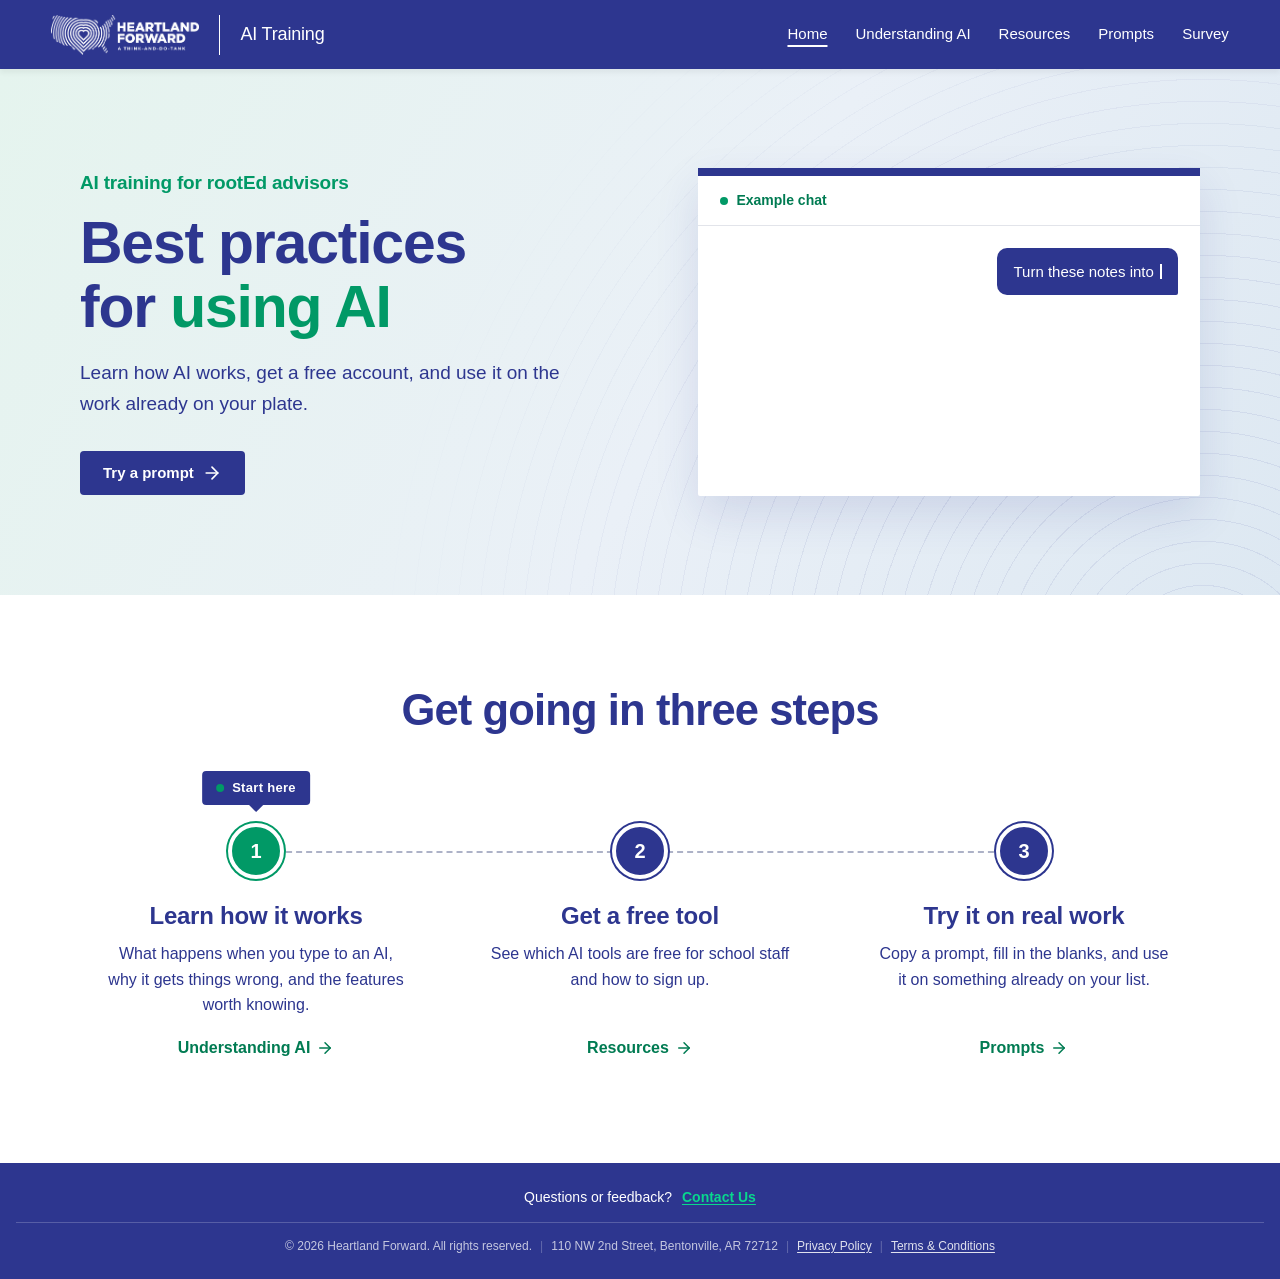
==== commit 77d8fa94: "feat: carry the Heartland Forward look across every page - Page headers on Resources, Understanding " ====
--- a/index.html
+++ b/index.html
@@ -28,7 +28,7 @@
     <link rel="stylesheet" href="css/style.css">
     <link rel="icon" href="images/branding/hf-logo.svg" type="image/svg+xml">
     <script src="js/header.js"></script>
-    <script src="js/home.js"></script>
+    <script src="js/motion.js"></script>
 </head>
 <body>
     <main>
--- a/css/tokens.css
+++ b/css/tokens.css
@@ -67,6 +67,12 @@
   /* Motion: short and quiet, and turned off for reduced-motion users */
   --dur: 180ms;
   --ease: cubic-bezier(0.2, 0.7, 0.3, 1);
+  /* Heartland Forward panels: their light blue tint behind cards (their site
+     uses #2d368f at 5% to 8% on white). Navy text is 9.4:1 on --hf-panel. */
+  --hf-panel: #f4f5fa;
+  --hf-panel-hover: #ebedf6;
+  /* The soft wash behind page headers, after their featured panels */
+  --hf-wash: linear-gradient(120deg, #e5f4ee 0%, #eaf0f7 55%, #dde8f2 100%);
   /* Width of the "On this page" sidebar on long pages */
   --toc-width: 236px;
 }
--- a/css/style.css
+++ b/css/style.css
@@ -1520,6 +1520,37 @@
   color: var(--navy);
 }
 
+/* Prompt cards on the Prompts page */
+.prompt-notes > div:only-child {
+  grid-column: 1 / -1;
+}
+
+.prompt-notes dd ul {
+  margin: 0;
+  padding-left: 18px;
+}
+
+.prompt-notes dd li {
+  margin-bottom: 4px;
+}
+
+.prompt-notes dd li:last-child {
+  margin-bottom: 0;
+}
+
+.prompt-notes dd a,
+.prose-section .prompt-warning a {
+  font-weight: 700;
+  color: var(--green-text);
+}
+
+.prose-section .prompt-warning {
+  padding: 10px 14px;
+  border-left: 3px solid var(--navy);
+  background: var(--navy-tint);
+  font-size: 15px;
+}
+
 /* ---- Safe-to-paste guide ---- */
 
 .safety-grid {
@@ -1742,13 +1773,13 @@
    After heartlandforward.org: a soft mint-to-blue wash, blue type under a
    green eyebrow, near-square corners, and room to breathe. Faint rings in
    the corner echo the contour lines in the logo. The chat window slides in
-   and types out an example once (js/home.js). */
+   and types out an example once (js/motion.js). */
 
 .home-hero {
   position: relative;
   overflow: hidden;
   padding: clamp(64px, 11vh, 120px) var(--band-gutter);
-  background: linear-gradient(120deg, #e5f4ee 0%, #eaf0f7 55%, #dde8f2 100%);
+  background: var(--hf-wash);
   color: var(--navy);
   isolation: isolate;
 }
@@ -1909,7 +1940,7 @@
   }
 }
 
-/* States set by js/home.js. Without them the finished chat simply shows. */
+/* States set by js/motion.js. Without them the finished chat simply shows. */
 .chat-demo.is-animated .chat-ai {
   opacity: 0;
   transform: translateY(8px);
@@ -2258,18 +2289,6 @@
   }
 }
 
-/* Fade-up on scroll, set up by js/home.js */
-.js-reveal .reveal {
-  opacity: 0;
-  transform: translateY(18px);
-  transition: opacity 0.6s var(--ease), transform 0.6s var(--ease);
-  transition-delay: var(--delay, 0ms);
-}
-
-.js-reveal .reveal.is-visible {
-  opacity: 1;
-  transform: none;
-}
 
 @media (max-width: 900px) {
   .home-hero-inner {
@@ -2296,6 +2315,125 @@
 
 .dashboard-footer {
   background: var(--navy);
+}
+
+/* ---- Understanding AI: tokens diagram ----
+   Built in HTML so it stays sharp at any size: text, then token chips, then
+   the numbers the model reads. Steps sit side by side and stack on phones. */
+
+.token-flow {
+  margin: 8px 0 20px;
+}
+
+.tf-steps {
+  display: grid;
+  grid-template-columns: minmax(0, 1fr) 28px minmax(0, 1.3fr) 28px minmax(0, 1fr);
+  align-items: stretch;
+  gap: 10px;
+}
+
+.tf-step {
+  display: flex;
+  flex-direction: column;
+  gap: 8px;
+}
+
+.tf-label {
+  font-size: var(--text-floor);
+  font-weight: 700;
+  letter-spacing: 1px;
+  text-transform: uppercase;
+  color: var(--green-text);
+}
+
+.tf-box {
+  flex: 1;
+  display: flex;
+  flex-wrap: wrap;
+  align-content: center;
+  gap: 6px;
+  padding: 16px;
+  border: 1px solid var(--border);
+  border-top: 4px solid var(--navy);
+  border-radius: 2px;
+  background: var(--bg);
+  font-size: 17px;
+  line-height: 1.5;
+  color: var(--navy);
+}
+
+.tf-text {
+  font-weight: 700;
+}
+
+.tf-chips span,
+.tf-nums span {
+  padding: 3px 7px;
+  border-radius: 3px;
+  font-family: var(--font-mono);
+  font-size: 15px;
+  white-space: pre;
+}
+
+.tf-chips span:nth-child(odd) {
+  background: var(--green-tint);
+}
+
+.tf-chips span:nth-child(even) {
+  background: rgba(45, 54, 143, 0.1);
+}
+
+.tf-nums span {
+  background: var(--panel);
+}
+
+/* Arrow between steps: a line with a head, pointing right (down on phones) */
+.tf-arrow {
+  position: relative;
+  align-self: center;
+  height: 2px;
+  margin-top: 22px;
+  background: var(--rule-strong);
+}
+
+.tf-arrow::after {
+  content: "";
+  position: absolute;
+  top: 50%;
+  right: -1px;
+  width: 9px;
+  height: 9px;
+  border-top: 2px solid var(--rule-strong);
+  border-right: 2px solid var(--rule-strong);
+  transform: translateY(-50%) rotate(45deg);
+}
+
+.token-flow figcaption {
+  margin-top: 12px;
+  font-size: 14px;
+  line-height: 1.5;
+  color: var(--text-light);
+}
+
+@media (max-width: 900px) {
+  .tf-steps {
+    grid-template-columns: 1fr;
+  }
+
+  .tf-arrow {
+    justify-self: center;
+    width: 2px;
+    height: 24px;
+    margin: 0;
+  }
+
+  .tf-arrow::after {
+    top: auto;
+    right: auto;
+    bottom: -1px;
+    left: 50%;
+    transform: translateX(-50%) rotate(135deg);
+  }
 }
 
 /* ---- Responsive ---- */
@@ -2392,3 +2530,318 @@
     word-break: break-all;
   }
 }
+
+/* ============================================
+   HEARTLAND FORWARD STYLE, SITE-WIDE
+   The look of heartlandforward.org, carried from the home hero to every
+   page: white pages, a soft mint-to-blue wash behind page headers, a green
+   eyebrow over bold blue type, light blue-tint panels with a blue bar on
+   top (green when a card is open), near-square corners, and quiet motion.
+   ============================================ */
+
+main,
+.summary-section {
+  background: var(--bg);
+}
+
+/* ---- Page headers ---- */
+
+.page-masthead {
+  position: relative;
+  overflow: hidden;
+  padding: clamp(56px, 9vh, 96px) var(--band-gutter) clamp(52px, 8vh, 84px);
+  background: var(--hf-wash);
+  text-align: left;
+  isolation: isolate;
+}
+
+/* Faint rings in the corner, after the contour lines in the logo */
+.page-masthead::after {
+  content: "";
+  position: absolute;
+  inset: 0;
+  z-index: -1;
+  pointer-events: none;
+  background: repeating-radial-gradient(circle at 96% 120%, rgba(45, 54, 143, 0.08) 0 1px, transparent 1px 22px);
+  -webkit-mask-image: radial-gradient(circle at 96% 120%, #000 0, #000 30%, transparent 65%);
+  mask-image: radial-gradient(circle at 96% 120%, #000 0, #000 30%, transparent 65%);
+}
+
+.page-masthead-inner {
+  display: flex;
+  align-items: center;
+  justify-content: space-between;
+  gap: 40px;
+  max-width: calc(var(--toc-width) + 40px + var(--card-max));
+  margin: 0 auto;
+}
+
+/* Pages without the sidebar line their header up with the narrower column */
+main:not(:has(.page-with-toc)) .page-masthead-inner {
+  max-width: var(--card-max);
+}
+
+.masthead-eyebrow,
+.hero-kicker {
+  display: block;
+  font-size: 19px;
+  font-weight: 700;
+  letter-spacing: -0.01em;
+  color: var(--green);
+}
+
+.page-masthead h1 {
+  max-width: none;
+  margin: 12px 0 16px;
+  font-size: clamp(2.4rem, 4.4vw, 56px);
+  font-weight: 700;
+  line-height: 1.08;
+  letter-spacing: -0.02em;
+  color: var(--navy);
+  text-wrap: balance;
+}
+
+.page-masthead p {
+  max-width: 640px;
+  margin: 0;
+  font-size: 19px;
+  line-height: 1.6;
+  color: var(--navy);
+}
+
+.page-masthead .masthead-updated {
+  margin-top: 16px;
+  font-size: 14px;
+  color: var(--text-light);
+}
+
+/* Green outline icon in a white tile with the blue bar, like the impact
+   area cards on heartlandforward.org */
+.masthead-icon {
+  display: inline-flex;
+  flex-shrink: 0;
+  align-items: center;
+  justify-content: center;
+  width: 132px;
+  height: 132px;
+  border-top: 8px solid var(--navy);
+  border-radius: 2px;
+  background: var(--bg);
+  box-shadow: 0 18px 40px rgba(45, 54, 143, 0.12);
+  color: var(--green);
+}
+
+.masthead-icon .icon {
+  width: 56px;
+  height: 56px;
+  stroke-width: 1.6;
+}
+
+@media (prefers-reduced-motion: no-preference) {
+  .page-masthead-text > * {
+    animation: rise-in 0.6s var(--ease) both;
+  }
+
+  .page-masthead-text > :nth-child(2) {
+    animation-delay: 0.06s;
+  }
+
+  .page-masthead-text > :nth-child(3) {
+    animation-delay: 0.12s;
+  }
+
+  .page-masthead-text > :nth-child(4) {
+    animation-delay: 0.18s;
+  }
+
+  .masthead-icon {
+    animation: rise-in 0.7s 0.15s var(--ease) both, float 7s 1s ease-in-out infinite;
+  }
+}
+
+@keyframes rise-in {
+  from {
+    opacity: 0;
+    transform: translateY(14px);
+  }
+}
+
+@keyframes float {
+  50% {
+    transform: translateY(-6px);
+  }
+}
+
+/* ---- Section headings ---- */
+
+.summary-section .section-header h2,
+.feature-band h2 {
+  font-size: clamp(28px, 2.8vw, 36px);
+  font-weight: 700;
+  line-height: 1.2;
+  letter-spacing: -0.02em;
+}
+
+.summary-section .section-header p {
+  color: var(--text-light);
+}
+
+/* ---- Cards ---- */
+
+.metrics-section,
+.chart-card {
+  border-top: 6px solid var(--navy);
+  border-radius: 2px;
+  background: var(--hf-panel);
+  transition: border-color var(--dur) var(--ease), background-color var(--dur) var(--ease);
+}
+
+.metrics-section:not(.collapsed) {
+  border-top-color: var(--green);
+}
+
+.metrics-section.collapsed:hover {
+  background: var(--hf-panel-hover);
+}
+
+.metrics-section-header h2,
+.metrics-section-header h3,
+.metrics-section h3,
+.card-stack .metrics-section-header h3 {
+  font-size: 22px;
+  font-weight: 700;
+  letter-spacing: -0.01em;
+}
+
+.metrics-section-header b {
+  font-weight: inherit;
+}
+
+/* Things that sit inside a tinted card go white so they still stand out */
+.metrics-section .prompt-block,
+.metrics-section .prompt-notes > div,
+.metrics-section .resource-card,
+.metrics-section .try-it,
+.metrics-section .callout-tip,
+.prose-section .prompt-warning {
+  background: var(--bg);
+}
+
+.metrics-section .resource-card {
+  border: 1px solid var(--border);
+  border-top: 4px solid var(--green);
+  border-radius: 2px;
+}
+
+.metrics-section .prompt-block,
+.metrics-section .prompt-notes > div,
+.metrics-section .callout,
+.metrics-section .try-it {
+  border-radius: 2px;
+}
+
+.prompt-block-head {
+  background: var(--bg);
+}
+
+.prompt-text {
+  background: var(--hf-panel);
+  border-radius: 0 0 2px 2px;
+}
+
+.callout {
+  border-radius: 2px;
+}
+
+.btn,
+.copy-btn,
+.chip-link {
+  border-radius: 4px;
+}
+
+.toc a.is-active {
+  border-left-color: var(--green);
+}
+
+/* The survey form sits on white inside its card */
+.chart-card .airtable-embed {
+  background: var(--bg);
+}
+
+/* ---- Footer: their bright green link on blue (5.5:1) ---- */
+
+.dashboard-footer .footer-email-link {
+  color: #08d88d;
+}
+
+/* ---- Fade-up on scroll (js/motion.js sets html.js-reveal) ---- */
+
+.js-reveal .reveal,
+.js-reveal .summary-section .section-header,
+.js-reveal .card-stack > .metrics-section,
+.js-reveal .page-with-toc .container > .callout,
+.js-reveal .summary-section .chart-card,
+.js-reveal .home-start-heading,
+.js-reveal .prompts-more {
+  opacity: 0;
+  transform: translateY(16px);
+  transition: opacity 0.55s var(--ease), transform 0.55s var(--ease),
+    border-color var(--dur) var(--ease), background-color var(--dur) var(--ease);
+  transition-delay: var(--delay, 0ms), var(--delay, 0ms), 0ms, 0ms;
+}
+
+.js-reveal .is-visible {
+  opacity: 1 !important;
+  transform: none !important;
+}
+
+/* Set by js/motion.js two seconds after load, in case the browser never ran
+   the entrance animations (see the note there). */
+.motion-done .page-masthead-text > *,
+.motion-done .masthead-icon,
+.motion-done .chat-demo,
+.motion-done .start-node,
+.motion-done .start-path::before {
+  animation: none;
+}
+
+.motion-done .is-visible {
+  transition: border-color var(--dur) var(--ease), background-color var(--dur) var(--ease) !important;
+}
+
+/* ---- Small screens ---- */
+
+/* The folded "On this page" bar sits on white now, so it takes the panel tint */
+@media (max-width: 1000px) {
+  .toc {
+    border-left: 4px solid var(--green);
+    border-radius: 2px;
+    background: var(--hf-panel);
+  }
+}
+
+@media (max-width: 760px) {
+  .masthead-icon {
+    display: none;
+  }
+
+  .page-masthead p {
+    font-size: 17px;
+  }
+}
+
+@media print {
+  .page-masthead {
+    background: #fff;
+  }
+
+  .page-masthead::after,
+  .masthead-icon {
+    display: none;
+  }
+
+  .js-reveal * {
+    opacity: 1 !important;
+    transform: none !important;
+  }
+}
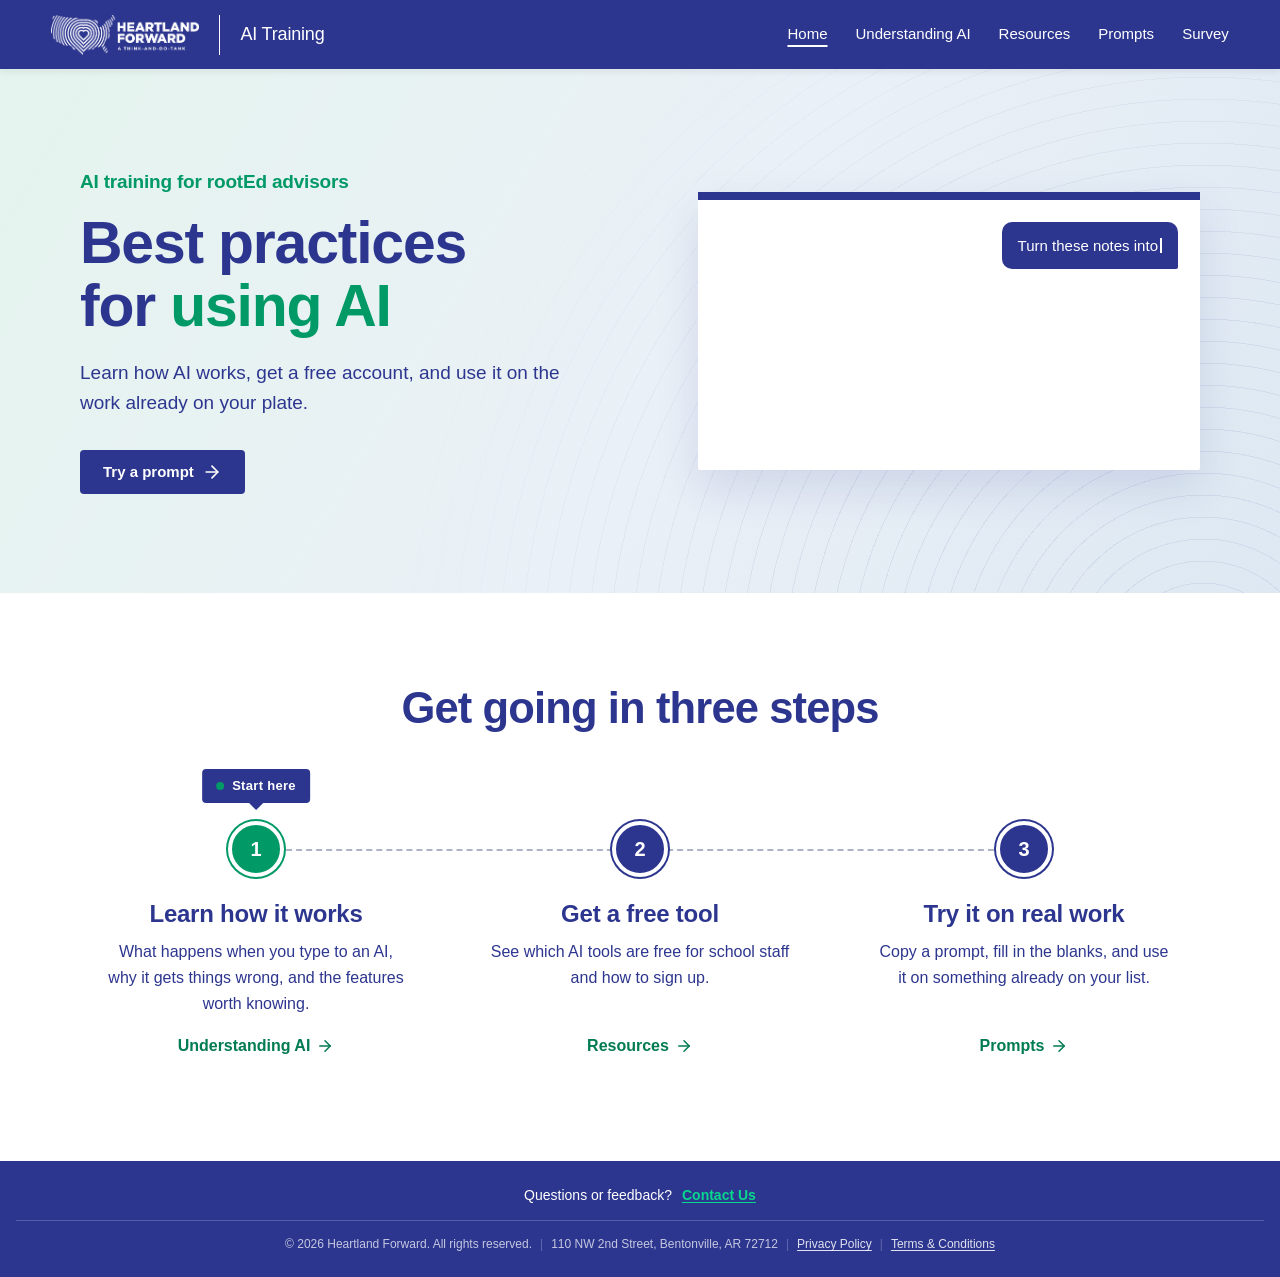
==== commit 1c60f8c7: "fix: drop the "Example chat" label from the home chat window Co-Authored-By: Claude Opus 5.5 <norepl" ====
--- a/index.html
+++ b/index.html
@@ -44,7 +44,6 @@
                     </div>
                 </div>
                 <div class="chat-demo" role="img" aria-label="Example: an advisor asks an AI tool to turn rough notes into a message for families, and it writes a short, clear note.">
-                    <div class="chat-demo-label" aria-hidden="true"><span></span>Example chat</div>
                     <div class="chat-demo-body" aria-hidden="true">
                         <div class="chat-bubble chat-user"><span class="chat-typed" data-text="Turn these notes into a short message for families: FAFSA night, Thursday 6pm, library, bring tax forms.">Turn these notes into a short message for families: FAFSA night, Thursday 6pm, library, bring tax forms.</span></div>
                         <div class="chat-bubble chat-ai">
--- a/css/style.css
+++ b/css/style.css
@@ -1864,24 +1864,6 @@
   background: var(--navy);
 }
 
-.chat-demo-label {
-  display: flex;
-  align-items: center;
-  gap: 8px;
-  padding: 14px 22px;
-  border-bottom: 1px solid var(--border);
-  font-size: 14px;
-  font-weight: 700;
-  color: var(--green-text);
-}
-
-.chat-demo-label span {
-  width: 8px;
-  height: 8px;
-  border-radius: 50%;
-  background: var(--green);
-}
-
 .chat-demo-body {
   display: flex;
   flex-direction: column;
